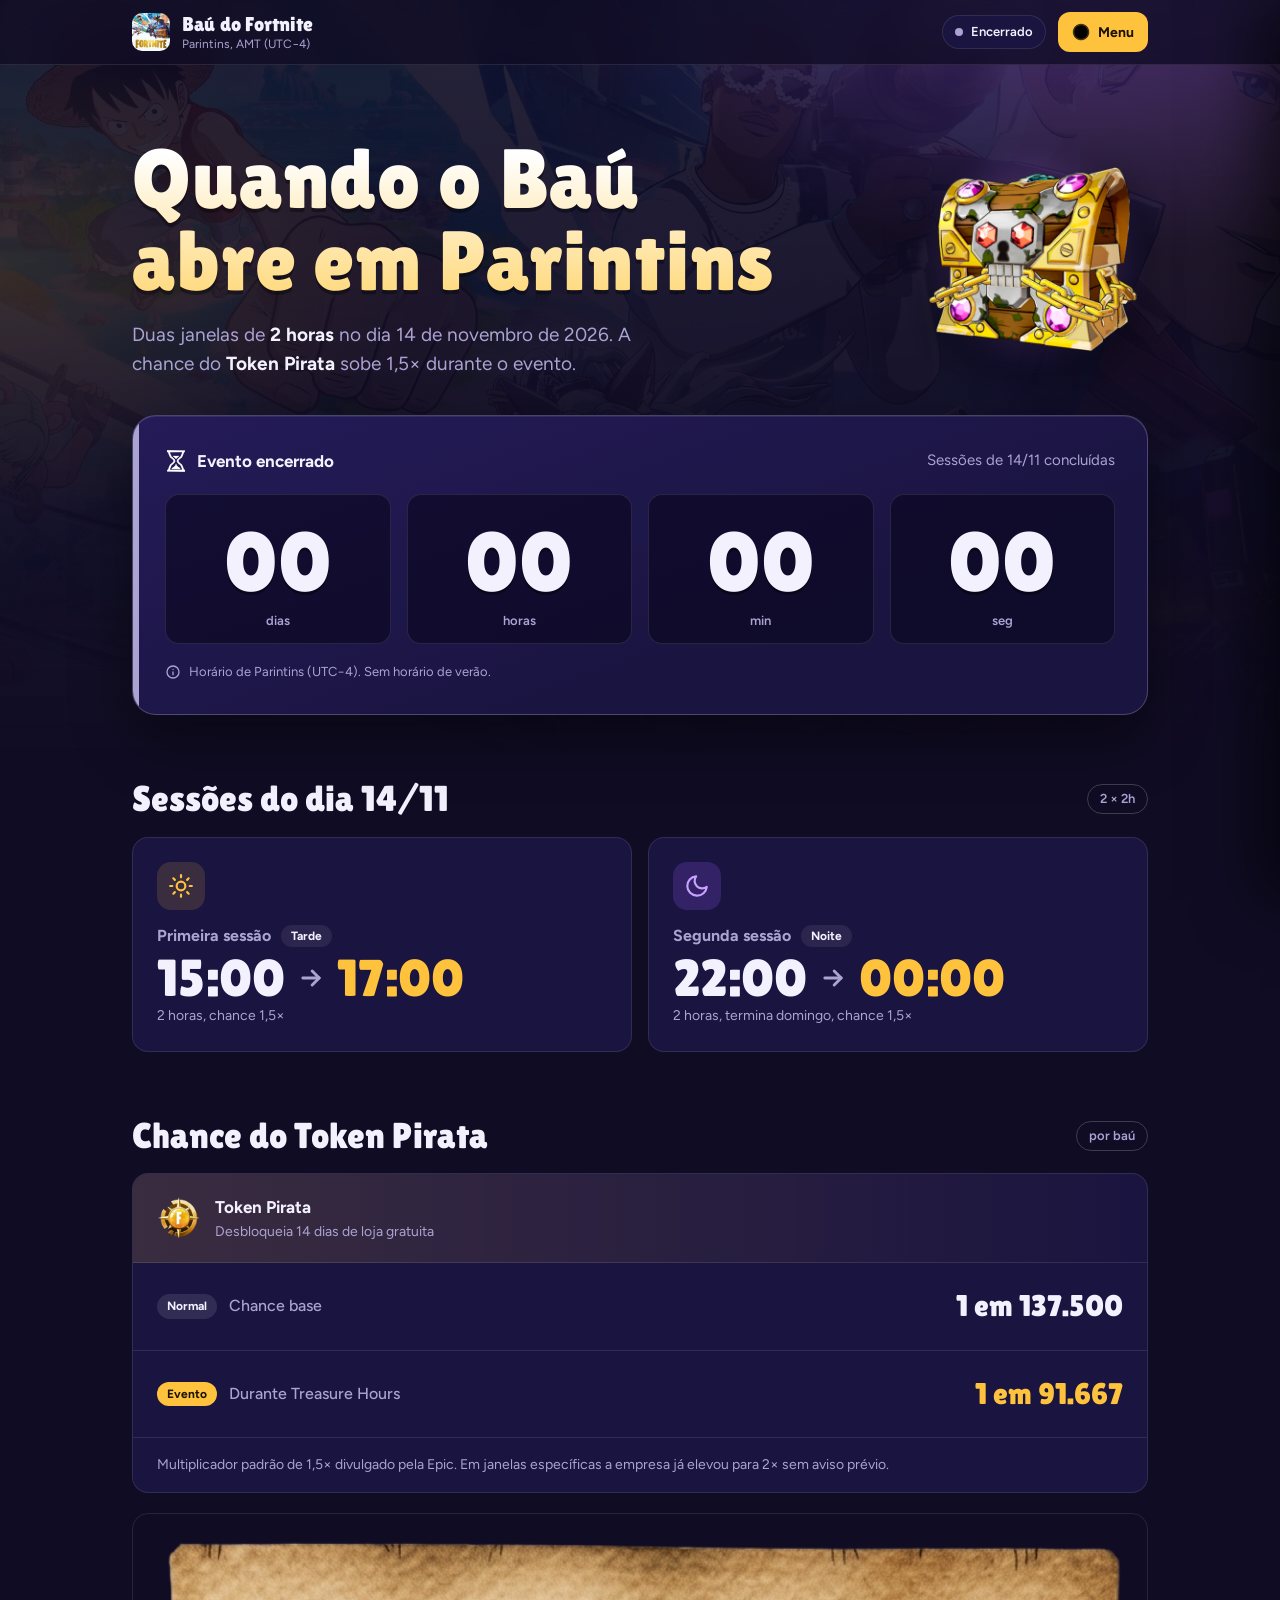
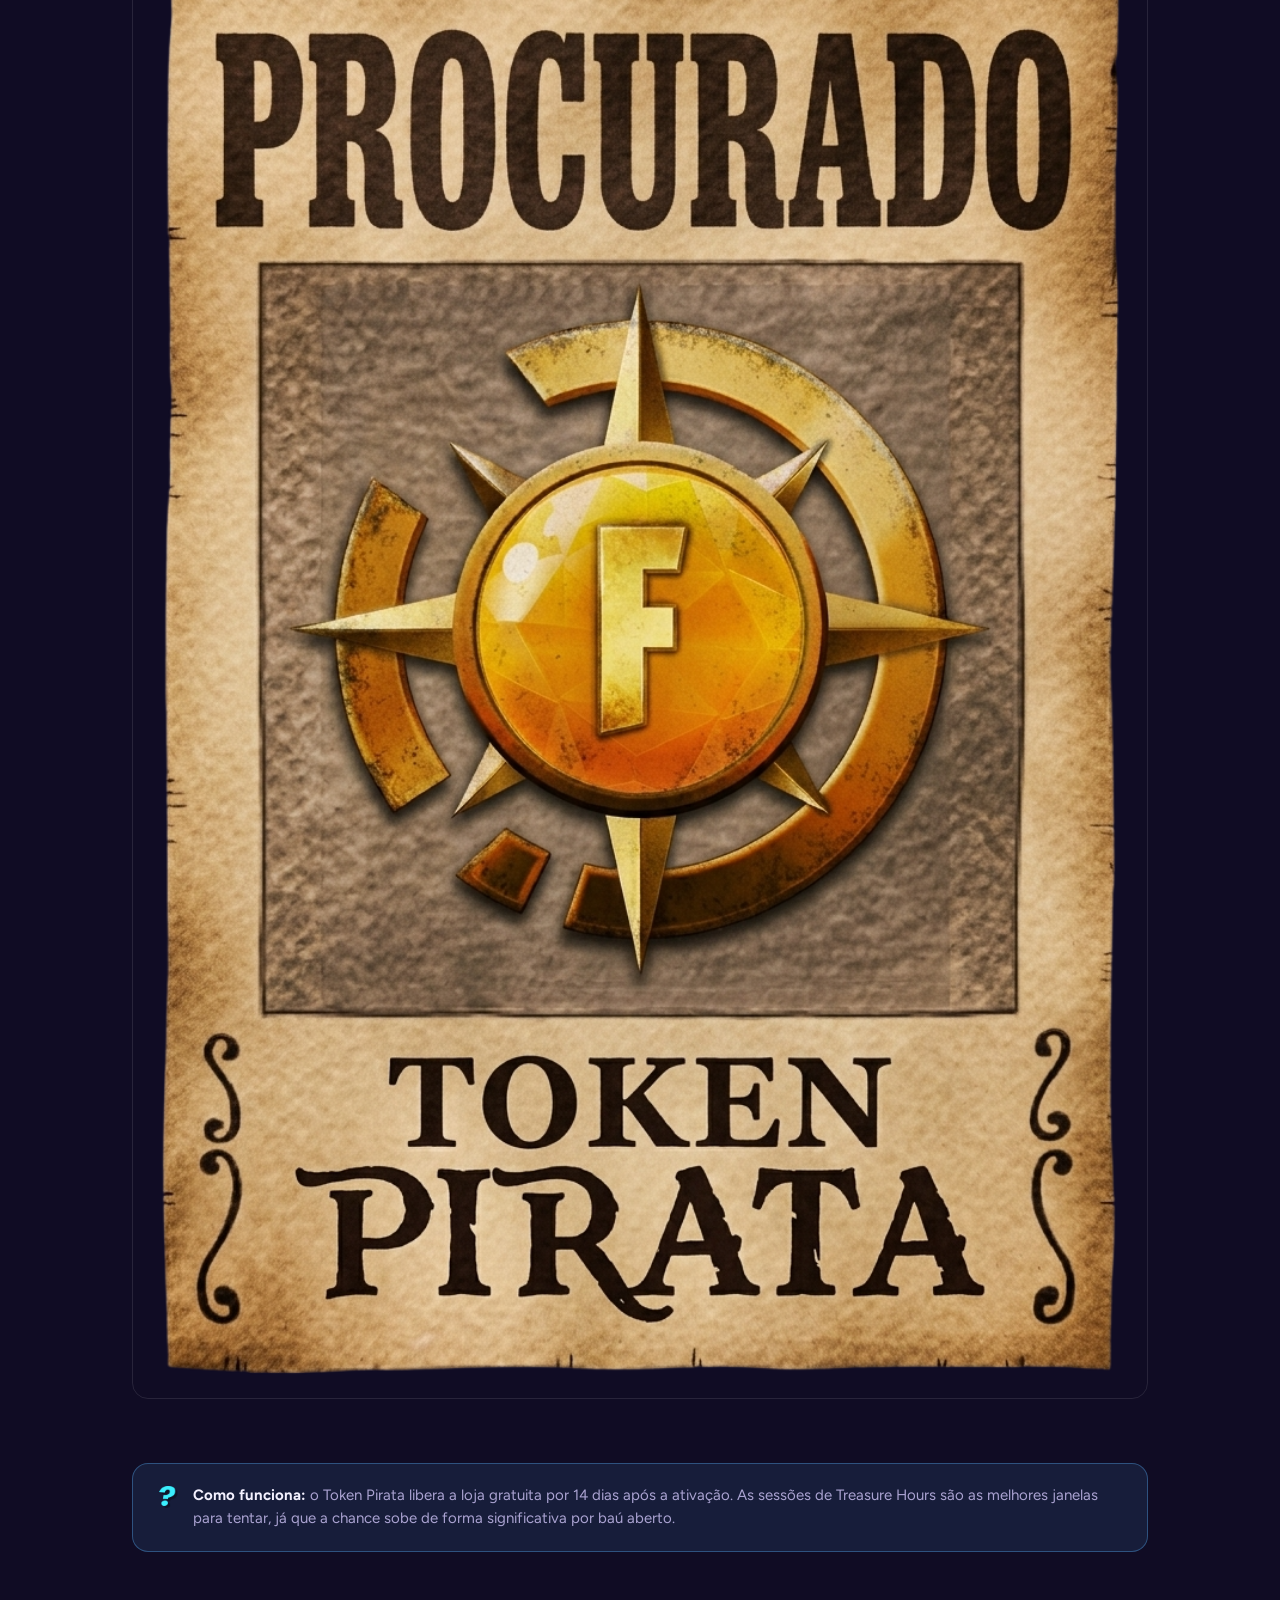
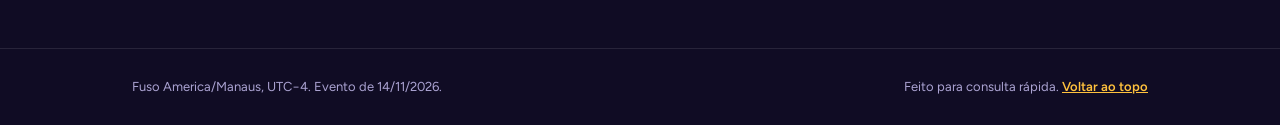
==== index.html @ 921da8bb "Subindo todos os arquivos do site" ====
<!DOCTYPE html>
<html lang="pt-BR">
<head>
<meta charset="UTF-8">
<meta name="viewport" content="width=device-width, initial-scale=1.0, viewport-fit=cover">
<title>Baú do Fortnite — Treasure Hours em Parintins</title>
<link rel="icon" type="image/x-icon" href="icone.ico">
<link rel="icon" type="image/png" href="icone.jpg">
<link rel="apple-touch-icon" href="icone.jpg">
<meta name="theme-color" content="#100C24">
<meta name="description" content="Horários do Baú do Fortnite (Treasure Hours) no fuso de Parintins, com contagem regressiva e chances do Token Pirata.">
<link rel="preconnect" href="https://fonts.googleapis.com">
<link rel="preconnect" href="https://fonts.gstatic.com" crossorigin>
<link href="https://fonts.googleapis.com/css2?family=Figtree:wght@400;500;600;700&family=Lilita+One&display=swap" rel="stylesheet">
<style>
* { margin: 0; padding: 0; box-sizing: border-box; }

:root {
    --bg: #100C24;
    --panel: #1A1440;
    --panel-2: #241B58;
    --line: rgba(255, 255, 255, 0.1);
    --line-strong: rgba(255, 255, 255, 0.2);
    --text: #F4F1FF;
    --muted: #ABA3D2;
    --gold: #FFC23D;
    --gold-deep: #E39A0B;
    --violet: #9B5CFF;
    --live: #3DDC97;
    --blue: #5BB5FF;
    --display: 'Lilita One', 'Figtree', system-ui, sans-serif;
    --body: 'Figtree', system-ui, -apple-system, 'Segoe UI', sans-serif;
    --r: 16px;
    --drawer-w: 360px;
}

html { scroll-behavior: smooth; scroll-padding-top: 80px; }
body {
    font-family: var(--body);
    font-size: 16px;
    line-height: 1.55;
    background: var(--bg);
    color: var(--text);
    min-height: 100dvh;
    -webkit-font-smoothing: antialiased;
    overflow-x: hidden;
}
body.drawer-open { overflow: hidden; }
img { max-width: 100%; }
:focus-visible { outline: 3px solid var(--gold); outline-offset: 2px; }

/* Icones PNG: os arquivos tem cores diferentes (brancos, pretos, azul).
   Tudo e normalizado para branco (brightness(0) deixa preto, invert deixa branco). */
.ic { filter: brightness(0) invert(1); display: block; flex-shrink: 0; }
.ic-dark { filter: brightness(0); }

/* Fundo */
.parallax-wrap { position: fixed; inset: 0; z-index: -3; overflow: hidden; pointer-events: none; }
.parallax-layer {
    position: absolute; top: -10%; left: 0; right: 0; height: 120%;
    background: url('background.jpg') center / cover no-repeat;
    opacity: 0.22; will-change: transform;
}
.parallax-layer.no-image { background: none; opacity: 1; }
.parallax-tint {
    position: fixed; inset: 0; z-index: -2; pointer-events: none;
    background:
        radial-gradient(900px 500px at 85% -5%, rgba(155, 92, 255, 0.35), transparent 60%),
        radial-gradient(700px 420px at 0% 30%, rgba(255, 194, 61, 0.12), transparent 60%),
        linear-gradient(180deg, rgba(16, 12, 36, 0.55), var(--bg) 85%);
}
@media (max-width: 768px) {
    .parallax-layer { transform: none !important; top: 0; height: 100%; opacity: 0.14; }
}

.container { width: 100%; max-width: 1080px; margin: 0 auto; padding: 0 clamp(16px, 4vw, 32px); }

/* Header */
.site-header {
    position: sticky; top: 0; z-index: 40;
    background: rgba(16, 12, 36, 0.78);
    backdrop-filter: blur(14px); -webkit-backdrop-filter: blur(14px);
    border-bottom: 1px solid var(--line);
    padding-top: env(safe-area-inset-top, 0px);
}
.header-inner { display: flex; align-items: center; gap: 12px; height: 64px; }
.header-logo { width: 38px; height: 38px; border-radius: 10px; object-fit: cover; flex-shrink: 0; }
.header-title { font-family: var(--display); font-size: 20px; line-height: 1.1; letter-spacing: 0.01em; }
.header-sub { font-size: 12px; color: var(--muted); line-height: 1.2; margin-top: 2px; }
.header-status {
    margin-left: auto; display: flex; align-items: center; gap: 8px;
    font-size: 13px; font-weight: 600; color: var(--text);
    padding: 6px 12px; border-radius: 999px;
    background: var(--panel); border: 1px solid var(--line);
    white-space: nowrap;
}
.status-dot { width: 8px; height: 8px; border-radius: 50%; background: var(--live); box-shadow: 0 0 0 0 rgba(61, 220, 151, 0.6); animation: pulse 1.8s infinite; }
.status-dot.waiting { background: var(--gold); box-shadow: none; animation: none; }
.status-dot.ended { background: var(--muted); box-shadow: none; animation: none; }
@keyframes pulse { 70% { box-shadow: 0 0 0 8px rgba(61, 220, 151, 0); } 100% { box-shadow: 0 0 0 0 rgba(61, 220, 151, 0); } }

.drawer-toggle {
    display: flex; align-items: center; gap: 8px;
    height: 40px; padding: 0 14px; border-radius: 12px;
    background: var(--gold); color: #1B1200; border: 0;
    font: 700 14px var(--body); cursor: pointer;
    transition: transform 0.15s ease, background 0.15s ease;
}
.drawer-toggle:hover { background: #FFD066; }
.drawer-toggle:active { transform: scale(0.96); }
.drawer-toggle img { filter: brightness(0); }

/* Hero */
.hero {
    display: grid; grid-template-columns: 1fr auto; align-items: center; gap: 24px;
    padding: clamp(32px, 7vw, 72px) 0 clamp(20px, 4vw, 36px);
}
.hero-title {
    font-family: var(--display); font-weight: 400;
    font-size: clamp(40px, 8vw, 84px); line-height: 0.98; letter-spacing: 0.01em;
    text-wrap: balance;
    background: linear-gradient(180deg, #FFFFFF 10%, #FFD878 100%);
    -webkit-background-clip: text; background-clip: text; color: transparent;
    filter: drop-shadow(0 4px 0 rgba(0, 0, 0, 0.35));
}
.hero-desc { margin-top: 18px; max-width: 46ch; font-size: clamp(16px, 2.2vw, 19px); color: var(--muted); }
.hero-desc strong { color: var(--text); font-weight: 700; }

.bau-trigger {
    position: relative; background: none; border: 0; cursor: pointer;
    width: clamp(120px, 24vw, 230px); aspect-ratio: 1;
    display: grid; place-items: center; border-radius: 50%;
    -webkit-tap-highlight-color: transparent;
}
.bau-trigger::before {
    content: ''; position: absolute; inset: 6%; border-radius: 50%; z-index: -1;
    background: radial-gradient(circle, rgba(255, 194, 61, 0.55), rgba(155, 92, 255, 0.25) 60%, transparent 72%);
    filter: blur(14px);
}
.hero-bau { width: 100%; height: 100%; object-fit: contain; filter: drop-shadow(0 14px 24px rgba(0, 0, 0, 0.5)); transition: transform 0.2s ease; }
.bau-trigger:hover .hero-bau { transform: scale(1.05) rotate(-2deg); }
.bau-trigger.shake { animation: shake 0.35s; }
@keyframes shake { 20% { transform: translateX(-6px) rotate(-4deg); } 50% { transform: translateX(6px) rotate(4deg); } 80% { transform: translateX(-3px); } }
.bau-click-badge {
    position: absolute; top: 4%; right: 4%; min-width: 30px; height: 30px; padding: 0 8px;
    display: grid; place-items: center; border-radius: 999px;
    background: var(--violet); color: #fff; font: 700 14px var(--body);
    opacity: 0; transform: scale(0.6); transition: 0.2s ease;
}
.bau-click-badge.visible { opacity: 1; transform: scale(1); }

/* Timer */
.timer {
    position: relative; border-radius: 24px; padding: clamp(20px, 4vw, 32px);
    background: linear-gradient(160deg, var(--panel-2), var(--panel) 70%);
    border: 1px solid var(--line-strong);
    box-shadow: 0 24px 60px rgba(0, 0, 0, 0.45), inset 0 1px 0 rgba(255, 255, 255, 0.08);
    overflow: hidden;
}
.timer::before {
    content: ''; position: absolute; left: 0; top: 0; bottom: 0; width: 6px; background: var(--gold);
}
.timer[data-state="live"]::before { background: var(--live); }
.timer[data-state="ended"]::before { background: var(--muted); }
.timer-header { display: flex; flex-wrap: wrap; justify-content: space-between; align-items: center; gap: 8px 16px; margin-bottom: 20px; }
.timer-label { display: flex; align-items: center; gap: 10px; font-size: 17px; font-weight: 700; }
.timer-target { color: var(--muted); font-size: 15px; }
.timer-target strong { color: var(--gold); font-weight: 700; }
.timer[data-state="live"] .timer-target strong { color: var(--live); }

.timer-grid { display: grid; grid-template-columns: repeat(4, 1fr); gap: clamp(8px, 2vw, 16px); }
.timer-cell {
    text-align: center; padding: clamp(14px, 3vw, 24px) 4px 12px;
    background: rgba(8, 5, 24, 0.55); border: 1px solid var(--line); border-radius: 14px;
}
.timer-value {
    font-family: var(--display); font-size: clamp(38px, 9vw, 84px); line-height: 1;
    font-variant-numeric: tabular-nums; color: var(--text);
    text-shadow: 0 3px 0 rgba(0, 0, 0, 0.4);
}
.timer[data-state="live"] .timer-value { color: var(--live); }
.timer-value.tick { animation: tick 0.3s ease; }
@keyframes tick { 0% { transform: translateY(-6px); opacity: 0.4; } 100% { transform: none; opacity: 1; } }
.timer-unit { margin-top: 8px; font-size: 13px; font-weight: 600; color: var(--muted); }
.timer-footnote { display: flex; align-items: center; gap: 8px; margin-top: 18px; font-size: 13px; color: var(--muted); }
.timer-footnote svg { width: 16px; height: 16px; flex-shrink: 0; fill: none; stroke: currentColor; stroke-width: 2; stroke-linecap: round; stroke-linejoin: round; }

/* Secoes */
.section { padding-top: clamp(36px, 6vw, 64px); }
.section-header { display: flex; align-items: center; gap: 12px; margin-bottom: 18px; }
.section-title { font-family: var(--display); font-weight: 400; font-size: clamp(26px, 4.5vw, 36px); line-height: 1.1; }
.section-meta { margin-left: auto; font-size: 13px; font-weight: 600; color: var(--muted); padding: 4px 12px; border: 1px solid var(--line-strong); border-radius: 999px; }

/* Sessoes */
.session-list { display: grid; grid-template-columns: repeat(2, 1fr); gap: 16px; }
.session {
    position: relative; display: flex; flex-direction: column; gap: 14px;
    padding: 24px; border-radius: var(--r);
    background: var(--panel); border: 1px solid var(--line);
    transition: border-color 0.2s ease, box-shadow 0.2s ease;
}
.session[data-active="true"] { border-color: var(--live); box-shadow: 0 0 0 1px var(--live), 0 0 36px rgba(61, 220, 151, 0.22); }
.session-icon-wrap { width: 48px; height: 48px; border-radius: 14px; display: grid; place-items: center; background: rgba(255, 194, 61, 0.14); color: var(--gold); }
.session:nth-child(2) .session-icon-wrap { background: rgba(155, 92, 255, 0.2); color: #C7A2FF; }
.session[data-active="true"] .session-icon-wrap { background: rgba(61, 220, 151, 0.16); color: var(--live); }
.session-icon-wrap svg { width: 26px; height: 26px; fill: none; stroke: currentColor; stroke-width: 2; stroke-linecap: round; stroke-linejoin: round; }
.session-name { display: flex; align-items: center; gap: 10px; font-weight: 700; font-size: 16px; color: var(--muted); }
.session-badge { font-size: 12px; font-weight: 700; padding: 2px 10px; border-radius: 999px; background: rgba(255, 255, 255, 0.08); color: var(--text); }
.session-time { display: flex; align-items: center; gap: 12px; font-family: var(--display); font-size: clamp(36px, 6vw, 52px); line-height: 1.05; margin-top: 2px; }
.session-time .sep svg { width: 28px; height: 28px; fill: none; stroke: var(--muted); stroke-width: 2.5; stroke-linecap: round; stroke-linejoin: round; display: block; }
.session-time .end { color: var(--gold); }
.session[data-active="true"] .session-time .end { color: var(--live); }
.session-note { font-size: 14px; color: var(--muted); }

/* Chances */
.chances { border-radius: var(--r); background: var(--panel); border: 1px solid var(--line); overflow: hidden; }
.token-preview { display: flex; align-items: center; gap: 14px; padding: 20px 24px; background: linear-gradient(90deg, rgba(255, 194, 61, 0.14), transparent); border-bottom: 1px solid var(--line); }
.token-preview img { width: 44px; height: 44px; object-fit: contain; }
.token-preview-text { display: flex; flex-direction: column; font-size: 14px; color: var(--muted); }
.token-preview-text strong { font-size: 17px; color: var(--text); }
.chances-row { display: flex; align-items: center; justify-content: space-between; gap: 16px; padding: 20px 24px; border-bottom: 1px solid var(--line); }
.chances-label { display: flex; align-items: center; gap: 12px; color: var(--muted); font-weight: 500; }
.chances-badge { font-size: 12px; font-weight: 700; padding: 3px 10px; border-radius: 999px; background: rgba(255, 255, 255, 0.1); color: var(--text); }
.chances-badge.event { background: var(--gold); color: #1B1200; }
.chances-value { font-family: var(--display); font-size: clamp(22px, 4vw, 30px); white-space: nowrap; }
.chances-value.highlight { color: var(--gold); }
.chances-note { padding: 16px 24px; font-size: 14px; color: var(--muted); }
.figure { margin-top: 20px; }
.figure.hidden { display: none; }
.figure img { display: block; width: 100%; border-radius: var(--r); border: 1px solid var(--line); }

.info { display: flex; gap: 14px; padding: 20px 24px; border-radius: var(--r); background: rgba(91, 181, 255, 0.1); border: 1px solid rgba(91, 181, 255, 0.35); font-size: 15px; color: var(--muted); }
.info img { width: 22px; height: 22px; margin-top: 2px; flex-shrink: 0; }
.info strong { color: var(--text); }

/* Rodape */
.site-footer { margin-top: clamp(48px, 8vw, 96px); border-top: 1px solid var(--line); padding: 28px 0 calc(28px + env(safe-area-inset-bottom, 0px)); font-size: 13px; color: var(--muted); }
.footer-inner { display: flex; flex-wrap: wrap; justify-content: space-between; gap: 8px 24px; }
.site-footer a { color: var(--gold); font-weight: 600; }

/* Gaveta */
.drawer-overlay { position: fixed; inset: 0; z-index: 50; background: rgba(5, 3, 15, 0.65); backdrop-filter: blur(3px); opacity: 0; transition: opacity 0.25s ease; }
.drawer-overlay.open { opacity: 1; }
.drawer-overlay[hidden] { display: none; }
.drawer {
    position: fixed; top: 0; right: 0; bottom: 0; z-index: 60;
    width: min(var(--drawer-w), 92vw);
    background: var(--panel); border-left: 1px solid var(--line-strong);
    box-shadow: -20px 0 60px rgba(0, 0, 0, 0.6);
    transform: translateX(100%); transition: transform 0.28s cubic-bezier(0.2, 0.8, 0.2, 1);
    display: flex; flex-direction: column;
    padding-top: env(safe-area-inset-top, 0px); padding-bottom: env(safe-area-inset-bottom, 0px);
}
.drawer.open { transform: none; }
.drawer-header { display: flex; align-items: center; gap: 12px; padding: 18px 20px; border-bottom: 1px solid var(--line); }
.drawer-title { font-family: var(--display); font-size: 22px; }
.drawer-close { margin-left: auto; width: 40px; height: 40px; border-radius: 12px; border: 1px solid var(--line-strong); background: transparent; color: var(--text); font-size: 24px; line-height: 1; cursor: pointer; }
.drawer-close:hover { background: rgba(255, 255, 255, 0.08); }
.drawer-body { flex: 1; overflow-y: auto; padding: 20px; }
.drawer-section-title { font-size: 13px; font-weight: 700; color: var(--muted); margin: 8px 4px 12px; }
.drawer-section-title:not(:first-child) { margin-top: 28px; }
.drawer-card { border-radius: 14px; border: 1px solid var(--line); background: rgba(8, 5, 24, 0.5); overflow: hidden; margin-bottom: 14px; }
.drawer-card-header { display: flex; align-items: center; gap: 8px; padding: 12px 14px; font-weight: 700; font-size: 14px; }
.drawer-map { display: block; width: 100%; }
.drawer-links { display: flex; flex-direction: column; gap: 8px; }
.drawer-link {
    display: flex; align-items: center; gap: 14px; width: 100%; text-align: left;
    padding: 12px 14px; border-radius: 14px; border: 1px solid var(--line);
    background: rgba(255, 255, 255, 0.03); color: var(--text); text-decoration: none;
    font: 600 15px var(--body); cursor: pointer;
    transition: background 0.15s ease, border-color 0.15s ease;
}
.drawer-link:hover { background: rgba(255, 255, 255, 0.08); border-color: var(--line-strong); }
.drawer-icon-box { width: 38px; height: 38px; border-radius: 11px; display: grid; place-items: center; background: var(--panel-2); flex-shrink: 0; transition: background 0.15s ease; }
.drawer-icon-box .ic { width: 18px; height: 18px; }
.drawer-link-text { flex: 1; }
.drawer-link-meta { font-size: 12px; font-weight: 600; color: var(--muted); }
.drawer-link[aria-pressed="true"] { border-color: var(--gold); }
.drawer-link[aria-pressed="true"] .drawer-icon-box { background: var(--gold); }
.drawer-link[aria-pressed="true"] .ic, .drawer-link.done .ic { filter: brightness(0); }
.drawer-link[aria-pressed="true"] .drawer-link-meta { color: var(--gold); }
.drawer-link.done .drawer-icon-box { background: var(--live); }

.drawer-toast {
    position: fixed; left: 50%; bottom: calc(24px + env(safe-area-inset-bottom, 0px)); z-index: 90;
    transform: translate(-50%, 20px); opacity: 0; pointer-events: none;
    background: var(--gold); color: #1B1200; font-weight: 700; font-size: 14px;
    padding: 12px 20px; border-radius: 999px; box-shadow: 0 10px 30px rgba(0, 0, 0, 0.5);
    transition: 0.25s ease; max-width: 90vw; text-align: center;
}
.drawer-toast.show { opacity: 1; transform: translate(-50%, 0); }

/* Lightbox e modal */
.lightbox, .bau-modal { position: fixed; inset: 0; z-index: 100; display: none; align-items: center; justify-content: center; padding: 20px; background: rgba(5, 3, 15, 0.88); }
.lightbox.open, .bau-modal.open { display: flex; }
.lightbox img { max-width: 100%; max-height: 90dvh; border-radius: 12px; }
.lightbox-close { position: absolute; top: calc(16px + env(safe-area-inset-top, 0px)); right: 16px; width: 44px; height: 44px; border-radius: 50%; border: 0; background: var(--gold); color: #1B1200; font-size: 26px; cursor: pointer; }
.bau-modal-content { width: min(420px, 100%); border-radius: 24px; overflow: hidden; background: var(--panel-2); border: 1px solid var(--line-strong); box-shadow: 0 30px 80px rgba(0, 0, 0, 0.6); }
.bau-modal-image { display: block; width: 100%; max-height: 260px; object-fit: cover; }
.bau-modal-body { padding: 24px; }
.bau-modal-title { font-family: var(--display); font-size: 28px; line-height: 1.1; }
.bau-modal-text { margin-top: 10px; color: var(--muted); }
.bau-modal-btn { margin-top: 20px; width: 100%; height: 48px; border: 0; border-radius: 14px; background: var(--gold); color: #1B1200; font: 700 16px var(--body); cursor: pointer; }
.bau-modal-btn:hover { background: #FFD066; }

@media (max-width: 640px) {
    .header-sub { display: none; }
    .hero { grid-template-columns: 1fr; }
    .bau-trigger { order: -1; width: 120px; }
    .session-list { grid-template-columns: 1fr; }
    .chances-row { flex-direction: column; align-items: flex-start; gap: 8px; }
    .drawer-toggle-label { display: none; }
    .drawer-toggle { padding: 0 12px; }
}
@media (prefers-reduced-motion: reduce) {
    html { scroll-behavior: auto; }
    *, *::before, *::after { animation-duration: 0.01ms !important; animation-iteration-count: 1 !important; transition-duration: 0.01ms !important; }
    .parallax-layer { transform: none !important; }
}
</style>
</head>
<body id="top">

<div class="parallax-wrap" aria-hidden="true"><div class="parallax-layer" id="parallaxLayer"></div></div>
<div class="parallax-tint" aria-hidden="true"></div>

<header class="site-header">
    <div class="container">
        <div class="header-inner">
            <img src="icone.jpg" alt="" class="header-logo" width="38" height="38" onerror="this.style.display='none'">
            <div>
                <div class="header-title">Baú do Fortnite</div>
                <div class="header-sub">Parintins, AMT (UTC−4)</div>
            </div>
            <div class="header-status">
                <span class="status-dot waiting" id="headerDot"></span>
                <span id="headerStatus">Aguardando</span>
            </div>
            <button class="drawer-toggle" id="drawerToggle" type="button" aria-label="Abrir menu lateral" aria-expanded="false" aria-controls="drawer">
                <img src="barra_lateral.png" alt="" width="18" height="18" onerror="this.style.display='none'">
                <span class="drawer-toggle-label">Menu</span>
            </button>
        </div>
    </div>
</header>

<main class="site-main">
    <div class="container">

        <section class="hero">
            <div class="hero-content">
                <h1 class="hero-title">Quando o Baú abre em Parintins</h1>
                <p class="hero-desc">
                    Duas janelas de <strong>2 horas</strong> no dia 14 de novembro de 2026.
                    A chance do <strong>Token Pirata</strong> sobe 1,5× durante o evento.
                </p>
            </div>
            <button class="bau-trigger" id="bauTrigger" type="button" aria-label="Abrir baú surpresa">
                <img src="bau_1.png" alt="" class="hero-bau" width="230" height="230" onerror="this.parentElement.style.display='none'">
                <span class="bau-click-badge" id="bauClickBadge">0</span>
            </button>
        </section>

        <section class="timer-section" aria-label="Contagem regressiva">
            <div class="timer" id="timer" data-state="waiting">
                <div class="timer-header">
                    <div class="timer-label">
                        <img class="ic" src="temporizador.png" alt="" width="22" height="22" onerror="this.style.display='none'">
                        <span id="timerLabel">Próxima sessão em</span>
                    </div>
                    <div class="timer-target" id="timerTarget">14/11 às <strong>15:00</strong></div>
                </div>
                <div class="timer-grid" role="timer" aria-live="off">
                    <div class="timer-cell"><div class="timer-value" id="tmDays">00</div><div class="timer-unit">dias</div></div>
                    <div class="timer-cell"><div class="timer-value" id="tmHours">00</div><div class="timer-unit">horas</div></div>
                    <div class="timer-cell"><div class="timer-value" id="tmMinutes">00</div><div class="timer-unit">min</div></div>
                    <div class="timer-cell"><div class="timer-value" id="tmSeconds">00</div><div class="timer-unit">seg</div></div>
                </div>
                <div class="timer-footnote">
                    <svg viewBox="0 0 24 24" aria-hidden="true"><circle cx="12" cy="12" r="9"/><path d="M12 16v-4"/><path d="M12 8h.01"/></svg>
                    <span>Horário de Parintins (UTC−4). Sem horário de verão.</span>
                </div>
            </div>
        </section>

        <section class="section" aria-labelledby="sessions-title">
            <div class="section-header">
                <h2 class="section-title" id="sessions-title">Sessões do dia 14/11</h2>
                <span class="section-meta">2 × 2h</span>
            </div>
            <div class="session-list">
                <div class="session" id="session1" data-active="false">
                    <div class="session-icon-wrap">
                        <svg viewBox="0 0 24 24" aria-hidden="true"><circle cx="12" cy="12" r="4"/><path d="M12 2v2"/><path d="M12 20v2"/><path d="M4.93 4.93l1.41 1.41"/><path d="M17.66 17.66l1.41 1.41"/><path d="M2 12h2"/><path d="M20 12h2"/><path d="M4.93 19.07l1.41-1.41"/><path d="M17.66 6.34l1.41-1.41"/></svg>
                    </div>
                    <div class="session-content">
                        <div class="session-name">Primeira sessão <span class="session-badge">Tarde</span></div>
                        <div class="session-time">15:00 <span class="sep"><svg viewBox="0 0 24 24" aria-hidden="true"><path d="M5 12h14"/><path d="M13 6l6 6-6 6"/></svg></span> <span class="end">17:00</span></div>
                        <div class="session-note">2 horas, chance 1,5×</div>
                    </div>
                </div>
                <div class="session" id="session2" data-active="false">
                    <div class="session-icon-wrap">
                        <svg viewBox="0 0 24 24" aria-hidden="true"><path d="M21 12.8A9 9 0 1 1 11.2 3a7 7 0 0 0 9.8 9.8Z"/></svg>
                    </div>
                    <div class="session-content">
                        <div class="session-name">Segunda sessão <span class="session-badge">Noite</span></div>
                        <div class="session-time">22:00 <span class="sep"><svg viewBox="0 0 24 24" aria-hidden="true"><path d="M5 12h14"/><path d="M13 6l6 6-6 6"/></svg></span> <span class="end">00:00</span></div>
                        <div class="session-note">2 horas, termina domingo, chance 1,5×</div>
                    </div>
                </div>
            </div>
        </section>

        <section class="section" aria-labelledby="chances-title">
            <div class="section-header">
                <h2 class="section-title" id="chances-title">Chance do Token Pirata</h2>
                <span class="section-meta">por baú</span>
            </div>
            <div class="chances">
                <div class="token-preview" id="tokenPreview">
                    <img src="token.png" alt="" width="44" height="44" onerror="this.parentElement.style.display='none'">
                    <div class="token-preview-text">
                        <strong>Token Pirata</strong>
                        <span>Desbloqueia 14 dias de loja gratuita</span>
                    </div>
                </div>
                <div class="chances-row">
                    <div class="chances-label"><span class="chances-badge">Normal</span> Chance base</div>
                    <div class="chances-value">1 em 137.500</div>
                </div>
                <div class="chances-row">
                    <div class="chances-label"><span class="chances-badge event">Evento</span> Durante Treasure Hours</div>
                    <div class="chances-value highlight">1 em 91.667</div>
                </div>
                <div class="chances-note">
                    Multiplicador padrão de 1,5× divulgado pela Epic. Em janelas específicas a empresa já elevou para 2× sem aviso prévio.
                </div>
            </div>
            <figure class="figure hidden" id="figureCartas">
                <img src="cartas_token_procurado.png" alt="Cartaz de procurado do Token Pirata" loading="lazy" data-zoomable onerror="this.parentElement.style.display='none'">
            </figure>
        </section>

        <section class="section">
            <div class="info">
                <img src="interrogação.png" alt="" width="22" height="22" onerror="this.style.display='none'">
                <div><strong>Como funciona:</strong> o Token Pirata libera a loja gratuita por 14 dias após a ativação. As sessões de Treasure Hours são as melhores janelas para tentar, já que a chance sobe de forma significativa por baú aberto.</div>
            </div>
        </section>

    </div>
</main>

<div class="drawer-overlay" id="drawerOverlay" hidden></div>

<aside class="drawer" id="drawer" role="dialog" aria-modal="true" aria-labelledby="drawerTitle" aria-hidden="true">
    <div class="drawer-header">
        <img class="ic" src="barra_lateral.png" alt="" width="20" height="20" onerror="this.style.display='none'">
        <span class="drawer-title" id="drawerTitle">Menu do baú</span>
        <button class="drawer-close" id="drawerClose" type="button" aria-label="Fechar menu">&times;</button>
    </div>
    <div class="drawer-body">
        <div class="drawer-section-title">Ferramentas</div>

        <div class="drawer-card">
            <div class="drawer-card-header">Mapa da temporada</div>
            <img src="mapa_temporada.png" alt="Mapa da temporada atual do Fortnite" class="drawer-map" data-zoomable onerror="this.parentElement.style.display='none'">
        </div>

        <div class="drawer-links">
            <a href="#sessions-title" class="drawer-link" data-drawer-link>
                <span class="drawer-icon-box"><img class="ic" src="calendario.png" alt="" width="18" height="18" onerror="this.style.display='none'"></span>
                <span class="drawer-link-text">Sessões do dia</span>
                <span class="drawer-link-meta">2 janelas</span>
            </a>
            <a href="#chances-title" class="drawer-link" data-drawer-link>
                <span class="drawer-icon-box"><img class="ic" src="checklist.png" alt="" width="18" height="18" onerror="this.style.display='none'"></span>
                <span class="drawer-link-text">Chances do Token</span>
                <span class="drawer-link-meta">1,5×</span>
            </a>
        </div>

        <div class="drawer-section-title">Funcionalidades</div>

        <div class="drawer-links">
            <button class="drawer-link drawer-action" id="notifBtn" type="button" aria-pressed="false">
                <span class="drawer-icon-box"><img class="ic" src="notificação.png" alt="" width="18" height="18" onerror="this.style.display='none'"></span>
                <span class="drawer-link-text">Ativar notificações</span>
                <span class="drawer-link-meta" id="notifStatus">desligado</span>
            </button>
            <button class="drawer-link drawer-action" id="squadBtn" type="button">
                <span class="drawer-icon-box"><img class="ic" src="squad.png" alt="" width="18" height="18" onerror="this.style.display='none'"></span>
                <span class="drawer-link-text">Convidar squad</span>
                <span class="drawer-link-meta">compartilhar</span>
            </button>
            <button class="drawer-link drawer-action" id="likeBtn" type="button" aria-pressed="false">
                <span class="drawer-icon-box"><img class="ic" src="like.png" alt="" width="18" height="18" onerror="this.style.display='none'"></span>
                <span class="drawer-link-text">Curtir a página</span>
                <span class="drawer-link-meta" id="likeCount">0</span>
            </button>
            <button class="drawer-link drawer-action" id="playBtn" type="button">
                <span class="drawer-icon-box"><img class="ic" src="jogar.png" alt="" width="18" height="18" onerror="this.style.display='none'"></span>
                <span class="drawer-link-text">Abrir Fortnite</span>
                <span class="drawer-link-meta">jogar agora</span>
            </button>
            <button class="drawer-link drawer-action" id="helpBtn" type="button">
                <span class="drawer-icon-box"><img class="ic" src="interrogação.png" alt="" width="18" height="18" onerror="this.style.display='none'"></span>
                <span class="drawer-link-text">Como funciona</span>
                <span class="drawer-link-meta">ajuda</span>
            </button>
            <button class="drawer-link drawer-action" id="checkinBtn" type="button" aria-pressed="false">
                <span class="drawer-icon-box"><img class="ic" src="temporizador.png" alt="" width="18" height="18" onerror="this.style.display='none'"></span>
                <span class="drawer-link-text">Marcar presença</span>
                <span class="drawer-link-meta">check-in</span>
            </button>
        </div>
    </div>
</aside>

<div class="drawer-toast" id="drawerToast" role="status" aria-live="polite"></div>

<footer class="site-footer">
    <div class="container">
        <div class="footer-inner">
            <span>Fuso America/Manaus, UTC−4. Evento de 14/11/2026.</span>
            <span>Feito para consulta rápida. <a href="#top">Voltar ao topo</a></span>
        </div>
    </div>
</footer>

<div class="lightbox" id="lightbox" role="dialog" aria-label="Imagem ampliada" aria-hidden="true">
    <button class="lightbox-close" id="lightboxClose" aria-label="Fechar">&times;</button>
    <img src="" alt="" id="lightboxImg">
</div>

<div class="bau-modal" id="bauModal" role="dialog" aria-modal="true" aria-labelledby="bauModalTitle" aria-hidden="true">
    <div class="bau-modal-content">
        <img src="voce_nao_encontrou_nada.png" alt="" class="bau-modal-image" id="bauModalImage" onerror="this.style.display='none'">
        <div class="bau-modal-body">
            <div class="bau-modal-title" id="bauModalTitle">Você não encontrou nada ainda</div>
            <p class="bau-modal-text">O baú estava vazio. Tente nas próximas sessões, a chance do Token Pirata sobe 1,5× durante o evento.</p>
            <button class="bau-modal-btn" id="bauModalClose" type="button">Fechar</button>
        </div>
    </div>
</div>

<script>
(function () {
    'use strict';

    // PARALLAX
    (function initParallax() {
        var layer = document.getElementById('parallaxLayer');
        if (!layer) return;
        var img = new Image();
        img.onerror = function () { layer.classList.add('no-image'); };
        img.src = 'background.jpg';
        var prefersReduced = window.matchMedia('(prefers-reduced-motion: reduce)').matches;
        var isMobile = window.matchMedia('(max-width: 768px)').matches;
        if (prefersReduced || isMobile) return;
        var ticking = false;
        function update() {
            var y = window.scrollY || window.pageYOffset;
            var offset = Math.min(y * 0.15, window.innerHeight * 0.5);
            layer.style.transform = 'translate3d(0, ' + (-offset) + 'px, 0)';
            ticking = false;
        }
        window.addEventListener('scroll', function () {
            if (!ticking) { window.requestAnimationFrame(update); ticking = true; }
        }, { passive: true });
        update();
    })();

    // IMAGENS OPCIONAIS
    var probe = new Image();
    probe.onload = function () {
        var f = document.getElementById('figureCartas');
        if (f) f.classList.remove('hidden');
    };
    probe.src = 'cartas_token_procurado.png';

    // GAVETA
    var drawer = document.getElementById('drawer');
    var drawerOverlay = document.getElementById('drawerOverlay');
    var drawerToggle = document.getElementById('drawerToggle');
    var drawerClose = document.getElementById('drawerClose');
    var drawerToast = document.getElementById('drawerToast');
    var toastTimer = null;
    var lastFocused = null;

    function showToast(msg) {
        if (!drawerToast) return;
        drawerToast.textContent = msg;
        drawerToast.classList.add('show');
        if (toastTimer) clearTimeout(toastTimer);
        toastTimer = setTimeout(function () { drawerToast.classList.remove('show'); }, 2200);
    }

    function openDrawer() {
        lastFocused = document.activeElement;
        drawerOverlay.hidden = false;
        void drawerOverlay.offsetWidth;
        drawer.classList.add('open');
        drawerOverlay.classList.add('open');
        drawer.setAttribute('aria-hidden', 'false');
        drawerToggle.setAttribute('aria-expanded', 'true');
        document.body.classList.add('drawer-open');
        setTimeout(function () { drawerClose.focus(); }, 50);
    }

    function closeDrawer() {
        drawer.classList.remove('open');
        drawerOverlay.classList.remove('open');
        drawer.setAttribute('aria-hidden', 'true');
        drawerToggle.setAttribute('aria-expanded', 'false');
        document.body.classList.remove('drawer-open');
        setTimeout(function () {
            if (!drawer.classList.contains('open')) drawerOverlay.hidden = true;
        }, 260);
        if (lastFocused && typeof lastFocused.focus === 'function') lastFocused.focus();
    }

    drawerToggle.addEventListener('click', function () {
        if (drawer.classList.contains('open')) closeDrawer(); else openDrawer();
    });
    drawerClose.addEventListener('click', closeDrawer);
    drawerOverlay.addEventListener('click', closeDrawer);
    document.addEventListener('keydown', function (e) {
        if (e.key === 'Escape' && drawer.classList.contains('open')) closeDrawer();
    });
    document.querySelectorAll('[data-drawer-link]').forEach(function (link) {
        link.addEventListener('click', closeDrawer);
    });

    // ACOES DA GAVETA
    var notifBtn = document.getElementById('notifBtn');
    var notifStatus = document.getElementById('notifStatus');
    notifBtn.addEventListener('click', function () {
        if (!('Notification' in window)) { showToast('Seu navegador não suporta notificações.'); return; }
        if (Notification.permission === 'granted') {
            var enabled = notifBtn.getAttribute('aria-pressed') !== 'true';
            notifBtn.setAttribute('aria-pressed', enabled ? 'true' : 'false');
            notifStatus.textContent = enabled ? 'ligado' : 'desligado';
            showToast(enabled ? 'Notificações ativadas.' : 'Notificações desativadas.');
            return;
        }
        Notification.requestPermission().then(function (perm) {
            if (perm === 'granted') {
                notifBtn.setAttribute('aria-pressed', 'true');
                notifStatus.textContent = 'ligado';
                showToast('Notificações ativadas.');
            } else {
                showToast('Permissão negada.');
            }
        });
    });

    document.getElementById('squadBtn').addEventListener('click', function () {
        var url = window.location.href;
        var text = 'Treasure Hours do Baú do Fortnite em Parintins. Confere os horários: ' + url;
        if (navigator.share) {
            navigator.share({ title: 'Baú do Fortnite', text: text, url: url }).catch(function () {});
        } else if (navigator.clipboard && navigator.clipboard.writeText) {
            navigator.clipboard.writeText(text).then(function () {
                showToast('Link copiado para convidar o squad.');
            }).catch(function () { showToast('Não foi possível copiar o link.'); });
        } else {
            showToast(url);
        }
    });

    var likeBtn = document.getElementById('likeBtn');
    var likeCountEl = document.getElementById('likeCount');
    var STORAGE_LIKE = 'bau_fortnite_liked';
    try {
        if (localStorage.getItem(STORAGE_LIKE) === '1') {
            likeBtn.setAttribute('aria-pressed', 'true');
            likeCountEl.textContent = '1';
        }
    } catch (e) {}
    likeBtn.addEventListener('click', function () {
        var liked = likeBtn.getAttribute('aria-pressed') !== 'true';
        likeBtn.setAttribute('aria-pressed', liked ? 'true' : 'false');
        likeCountEl.textContent = liked ? '1' : '0';
        try { localStorage.setItem(STORAGE_LIKE, liked ? '1' : '0'); } catch (e) {}
        showToast(liked ? 'Valeu pela curtida.' : 'Curtida removida.');
    });

    document.getElementById('playBtn').addEventListener('click', function () {
        showToast('Abrindo o Fortnite...');
        setTimeout(function () { window.open('https://www.fortnite.com/', '_blank', 'noopener'); }, 400);
    });

    document.getElementById('helpBtn').addEventListener('click', function () {
        closeDrawer();
        var chances = document.getElementById('chances-title');
        if (chances) chances.scrollIntoView({ behavior: 'smooth', block: 'start' });
        showToast('Veja a seção Chance do Token Pirata.');
    });

    var checkinBtn = document.getElementById('checkinBtn');
    var STORAGE_CHECKIN = 'bau_fortnite_checkin';
    try {
        if (localStorage.getItem(STORAGE_CHECKIN) === '1') {
            checkinBtn.setAttribute('aria-pressed', 'true');
            checkinBtn.classList.add('done');
        }
    } catch (e) {}
    checkinBtn.addEventListener('click', function () {
        var done = checkinBtn.getAttribute('aria-pressed') !== 'true';
        checkinBtn.setAttribute('aria-pressed', done ? 'true' : 'false');
        checkinBtn.classList.toggle('done', done);
        try { localStorage.setItem(STORAGE_CHECKIN, done ? '1' : '0'); } catch (e) {}
        showToast(done ? 'Presença marcada.' : 'Check-in desfeito.');
    });

    // LIGHTBOX
    var lightbox = document.getElementById('lightbox');
    var lightboxImg = document.getElementById('lightboxImg');
    function openLightbox(src, alt) {
        lightboxImg.src = src;
        lightboxImg.alt = alt || '';
        lightbox.classList.add('open');
        lightbox.setAttribute('aria-hidden', 'false');
        document.body.style.overflow = 'hidden';
    }
    function closeLightbox() {
        lightbox.classList.remove('open');
        lightbox.setAttribute('aria-hidden', 'true');
        document.body.style.overflow = '';
    }
    document.querySelectorAll('[data-zoomable]').forEach(function (el) {
        el.addEventListener('click', function () { openLightbox(el.src, el.alt); });
        el.style.cursor = 'zoom-in';
    });
    document.getElementById('lightboxClose').addEventListener('click', closeLightbox);
    lightbox.addEventListener('click', function (e) { if (e.target === lightbox) closeLightbox(); });
    document.addEventListener('keydown', function (e) {
        if (e.key === 'Escape' && lightbox.classList.contains('open')) closeLightbox();
    });

    // BAU (EASTER EGG)
    var bauTrigger = document.getElementById('bauTrigger');
    var bauClickBadge = document.getElementById('bauClickBadge');
    var bauModal = document.getElementById('bauModal');
    var bauModalClose = document.getElementById('bauModalClose');
    var clickCount = 0;
    var REQUIRED_CLICKS = 5;
    var resetTimer = null;

    function resetBadge() {
        clickCount = 0;
        bauClickBadge.classList.remove('visible');
        bauClickBadge.textContent = '0';
    }
    function openBauModal() {
        bauModal.classList.add('open');
        bauModal.setAttribute('aria-hidden', 'false');
        document.body.style.overflow = 'hidden';
        bauModalClose.focus();
    }
    function closeBauModal() {
        bauModal.classList.remove('open');
        bauModal.setAttribute('aria-hidden', 'true');
        document.body.style.overflow = '';
        resetBadge();
        if (resetTimer) clearTimeout(resetTimer);
    }
    bauTrigger.addEventListener('click', function () {
        clickCount++;
        bauClickBadge.textContent = clickCount;
        bauClickBadge.classList.add('visible');
        bauTrigger.classList.remove('shake');
        void bauTrigger.offsetWidth;
        bauTrigger.classList.add('shake');
        if (navigator.vibrate) navigator.vibrate(30);
        if (resetTimer) clearTimeout(resetTimer);
        resetTimer = setTimeout(resetBadge, 2000);
        if (clickCount >= REQUIRED_CLICKS) openBauModal();
    });
    bauModalClose.addEventListener('click', closeBauModal);
    bauModal.addEventListener('click', function (e) { if (e.target === bauModal) closeBauModal(); });
    document.addEventListener('keydown', function (e) {
        if (e.key === 'Escape' && bauModal.classList.contains('open')) closeBauModal();
    });

    // TIMER
    var sessoes = [
        { id: 'session1', inicio: new Date(2026, 10, 14, 15, 0, 0), fim: new Date(2026, 10, 14, 17, 0, 0), rotuloInicio: '15:00', rotuloFim: '17:00' },
        { id: 'session2', inicio: new Date(2026, 10, 14, 22, 0, 0), fim: new Date(2026, 10, 15, 0, 0, 0), rotuloInicio: '22:00', rotuloFim: '00:00' }
    ];

    var el = {
        timer: document.getElementById('timer'),
        label: document.getElementById('timerLabel'),
        target: document.getElementById('timerTarget'),
        days: document.getElementById('tmDays'),
        hours: document.getElementById('tmHours'),
        minutes: document.getElementById('tmMinutes'),
        seconds: document.getElementById('tmSeconds'),
        headerDot: document.getElementById('headerDot'),
        headerStatus: document.getElementById('headerStatus')
    };

    var ultimoSegundo = -1;
    var estadoAnterior = null;

    function pad(n) { return n < 10 ? '0' + n : String(n); }

    function tickAnim(node) {
        node.classList.remove('tick');
        void node.offsetWidth;
        node.classList.add('tick');
    }

    function setState(state) {
        el.timer.setAttribute('data-state', state);
        var dotClass = 'status-dot';
        if (state === 'waiting') dotClass += ' waiting';
        if (state === 'ended') dotClass += ' ended';
        el.headerDot.className = dotClass;
        if (state === 'live') el.headerStatus.textContent = 'Ao vivo';
        else if (state === 'waiting') el.headerStatus.textContent = 'Aguardando';
        else el.headerStatus.textContent = 'Encerrado';
    }

    function atualizar() {
        var agora = new Date();
        var proxima = null;
        var ativa = null;

        for (var i = 0; i < sessoes.length; i++) {
            var s = sessoes[i];
            if (agora >= s.inicio && agora < s.fim) { ativa = s; break; }
            if (agora < s.inicio && !proxima) proxima = s;
        }

        for (var j = 0; j < sessoes.length; j++) {
            var node = document.getElementById(sessoes[j].id);
            if (node) node.setAttribute('data-active', 'false');
        }

        var alvo, estado;

        if (ativa) {
            alvo = ativa.fim;
            estado = 'live';
            var ativoNode = document.getElementById(ativa.id);
            if (ativoNode) ativoNode.setAttribute('data-active', 'true');
            el.label.textContent = 'Sessão em andamento, termina em';
            el.target.innerHTML = '14/11 às <strong>' + ativa.rotuloFim + '</strong>';
        } else if (proxima) {
            alvo = proxima.inicio;
            estado = 'waiting';
            el.label.textContent = 'Próxima sessão em';
            el.target.innerHTML = '14/11 às <strong>' + proxima.rotuloInicio + '</strong>';
        } else {
            estado = 'ended';
            el.label.textContent = 'Evento encerrado';
            el.target.innerHTML = 'Sessões de 14/11 concluídas';
            el.days.textContent = el.hours.textContent = el.minutes.textContent = el.seconds.textContent = '00';
            setState(estado);
            return;
        }

        setState(estado);

        if (estadoAnterior !== null && estadoAnterior !== estado && estado === 'live') {
            if (navigator.vibrate) navigator.vibrate([200, 100, 200]);
        }
        estadoAnterior = estado;

        var total = Math.floor(Math.max(0, alvo.getTime() - agora.getTime()) / 1000);
        var dias = Math.min(99, Math.floor(total / 86400));
        el.days.textContent = pad(dias);
        el.hours.textContent = pad(Math.floor((total % 86400) / 3600));
        el.minutes.textContent = pad(Math.floor((total % 3600) / 60));
        var seg = total % 60;
        if (seg !== ultimoSegundo) {
            el.seconds.textContent = pad(seg);
            tickAnim(el.seconds);
            ultimoSegundo = seg;
        }
    }

    atualizar();
    setInterval(atualizar, 1000);
})();
</script>
</body>
</html>
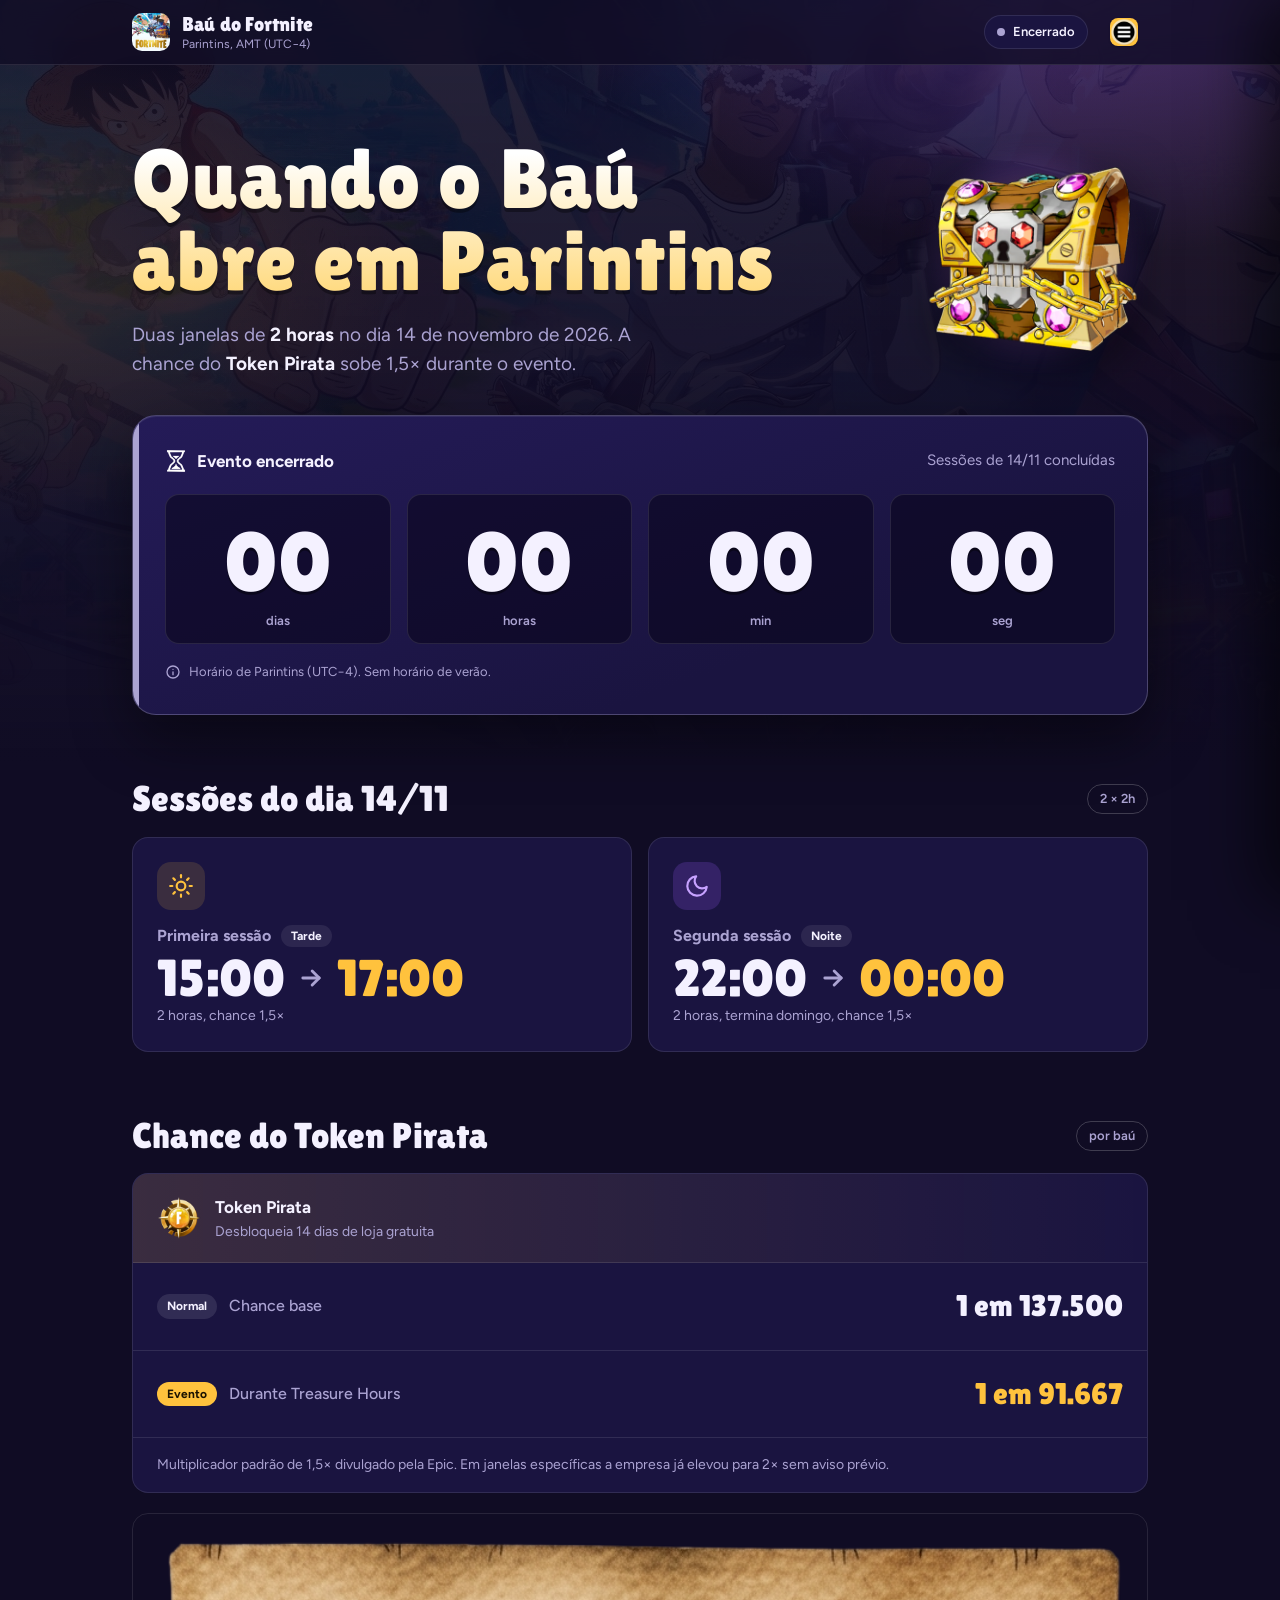
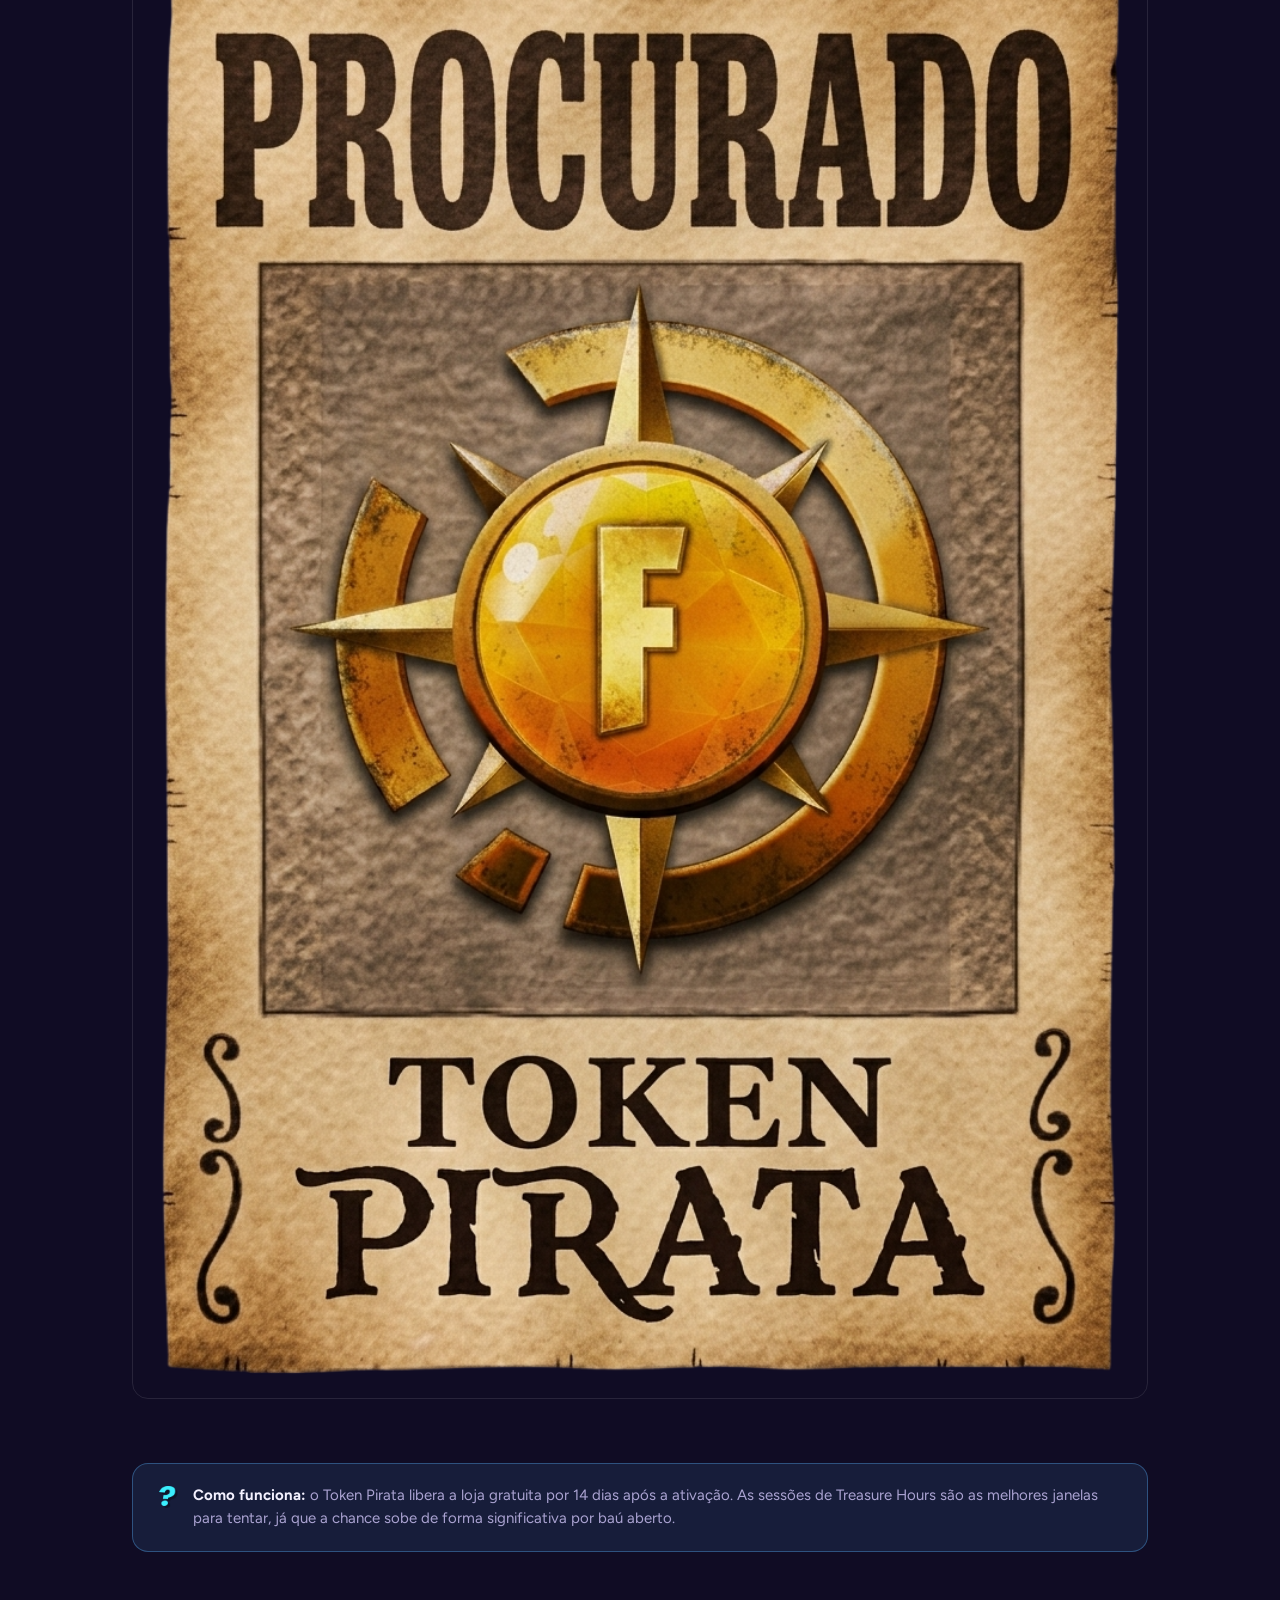
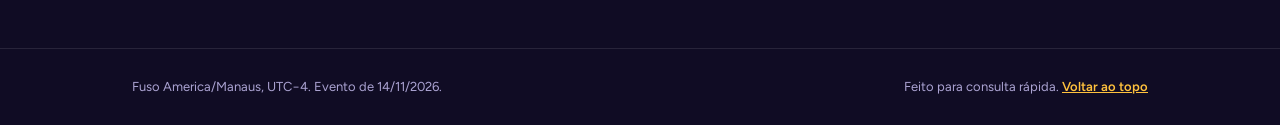
==== commit 2d48bc81: "Ajusta header: status Aguardando com ponto pulsante e menu ao lado" ====
--- a/index.html
+++ b/index.html
@@ -49,10 +49,29 @@
 img { max-width: 100%; }
 :focus-visible { outline: 3px solid var(--gold); outline-offset: 2px; }
 
-/* Icones PNG: os arquivos tem cores diferentes (brancos, pretos, azul).
-   Tudo e normalizado para branco (brightness(0) deixa preto, invert deixa branco). */
+/* Icones PNG: normalizados para branco por padrao */
 .ic { filter: brightness(0) invert(1); display: block; flex-shrink: 0; }
 .ic-dark { filter: brightness(0); }
+
+/* MOLDURA AMARELA do icone: para icones pretos com simbolos brancos */
+.icon-plate {
+    display: inline-grid;
+    place-items: center;
+    width: 28px;
+    height: 28px;
+    border-radius: 8px;
+    background: var(--gold);
+    flex-shrink: 0;
+    box-shadow: 0 1px 2px rgba(0, 0, 0, 0.25);
+    overflow: hidden;
+}
+.icon-plate img {
+    width: 100%;
+    height: 100%;
+    object-fit: contain;
+    display: block;
+    filter: none;
+}
 
 /* Fundo */
 .parallax-wrap { position: fixed; inset: 0; z-index: -3; overflow: hidden; pointer-events: none; }
@@ -87,6 +106,8 @@
 .header-logo { width: 38px; height: 38px; border-radius: 10px; object-fit: cover; flex-shrink: 0; }
 .header-title { font-family: var(--display); font-size: 20px; line-height: 1.1; letter-spacing: 0.01em; }
 .header-sub { font-size: 12px; color: var(--muted); line-height: 1.2; margin-top: 2px; }
+
+/* Status "Aguardando" com fundo do painel e pontinho piscando */
 .header-status {
     margin-left: auto; display: flex; align-items: center; gap: 8px;
     font-size: 13px; font-weight: 600; color: var(--text);
@@ -94,21 +115,35 @@
     background: var(--panel); border: 1px solid var(--line);
     white-space: nowrap;
 }
-.status-dot { width: 8px; height: 8px; border-radius: 50%; background: var(--live); box-shadow: 0 0 0 0 rgba(61, 220, 151, 0.6); animation: pulse 1.8s infinite; }
-.status-dot.waiting { background: var(--gold); box-shadow: none; animation: none; }
-.status-dot.ended { background: var(--muted); box-shadow: none; animation: none; }
-@keyframes pulse { 70% { box-shadow: 0 0 0 8px rgba(61, 220, 151, 0); } 100% { box-shadow: 0 0 0 0 rgba(61, 220, 151, 0); } }
-
+.status-dot {
+    width: 8px; height: 8px; border-radius: 50%;
+    background: var(--gold);
+    animation: pulse-gold 1.8s infinite;
+}
+.status-dot.live { background: var(--live); animation: pulse-live 1.8s infinite; }
+.status-dot.ended { background: var(--muted); animation: none; box-shadow: none; }
+@keyframes pulse-gold {
+    0%   { box-shadow: 0 0 0 0 rgba(255, 194, 61, 0.65); }
+    70%  { box-shadow: 0 0 0 8px rgba(255, 194, 61, 0); }
+    100% { box-shadow: 0 0 0 0 rgba(255, 194, 61, 0); }
+}
+@keyframes pulse-live {
+    0%   { box-shadow: 0 0 0 0 rgba(61, 220, 151, 0.65); }
+    70%  { box-shadow: 0 0 0 8px rgba(61, 220, 151, 0); }
+    100% { box-shadow: 0 0 0 0 rgba(61, 220, 151, 0); }
+}
+
+/* Botao do menu: sem fundo (transparente), so o icone na moldura amarela */
 .drawer-toggle {
     display: flex; align-items: center; gap: 8px;
-    height: 40px; padding: 0 14px; border-radius: 12px;
-    background: var(--gold); color: #1B1200; border: 0;
+    height: 40px; padding: 0 10px; border-radius: 999px;
+    background: transparent; color: var(--text);
+    border: 0;
     font: 700 14px var(--body); cursor: pointer;
     transition: transform 0.15s ease, background 0.15s ease;
 }
-.drawer-toggle:hover { background: #FFD066; }
+.drawer-toggle:hover { background: rgba(255, 255, 255, 0.08); }
 .drawer-toggle:active { transform: scale(0.96); }
-.drawer-toggle img { filter: brightness(0); }
 
 /* Hero */
 .hero {
@@ -309,8 +344,8 @@
     .bau-trigger { order: -1; width: 120px; }
     .session-list { grid-template-columns: 1fr; }
     .chances-row { flex-direction: column; align-items: flex-start; gap: 8px; }
-    .drawer-toggle-label { display: none; }
-    .drawer-toggle { padding: 0 12px; }
+    .drawer-toggle { padding: 0 8px; }
+    .header-status span:last-child { display: none; }
 }
 @media (prefers-reduced-motion: reduce) {
     html { scroll-behavior: auto; }
@@ -333,12 +368,13 @@
                 <div class="header-sub">Parintins, AMT (UTC−4)</div>
             </div>
             <div class="header-status">
-                <span class="status-dot waiting" id="headerDot"></span>
+                <span class="status-dot" id="headerDot"></span>
                 <span id="headerStatus">Aguardando</span>
             </div>
             <button class="drawer-toggle" id="drawerToggle" type="button" aria-label="Abrir menu lateral" aria-expanded="false" aria-controls="drawer">
-                <img src="barra_lateral.png" alt="" width="18" height="18" onerror="this.style.display='none'">
-                <span class="drawer-toggle-label">Menu</span>
+                <span class="icon-plate">
+                    <img src="barra_lateral.png" alt="" width="28" height="28" onerror="this.parentElement.style.display='none'">
+                </span>
             </button>
         </div>
     </div>
@@ -456,7 +492,9 @@
 
 <aside class="drawer" id="drawer" role="dialog" aria-modal="true" aria-labelledby="drawerTitle" aria-hidden="true">
     <div class="drawer-header">
-        <img class="ic" src="barra_lateral.png" alt="" width="20" height="20" onerror="this.style.display='none'">
+        <span class="icon-plate">
+            <img src="barra_lateral.png" alt="" width="28" height="28" onerror="this.parentElement.style.display='none'">
+        </span>
         <span class="drawer-title" id="drawerTitle">Menu do baú</span>
         <button class="drawer-close" id="drawerClose" type="button" aria-label="Fechar menu">&times;</button>
     </div>
@@ -817,7 +855,7 @@
     function setState(state) {
         el.timer.setAttribute('data-state', state);
         var dotClass = 'status-dot';
-        if (state === 'waiting') dotClass += ' waiting';
+        if (state === 'live') dotClass += ' live';
         if (state === 'ended') dotClass += ' ended';
         el.headerDot.className = dotClass;
         if (state === 'live') el.headerStatus.textContent = 'Ao vivo';
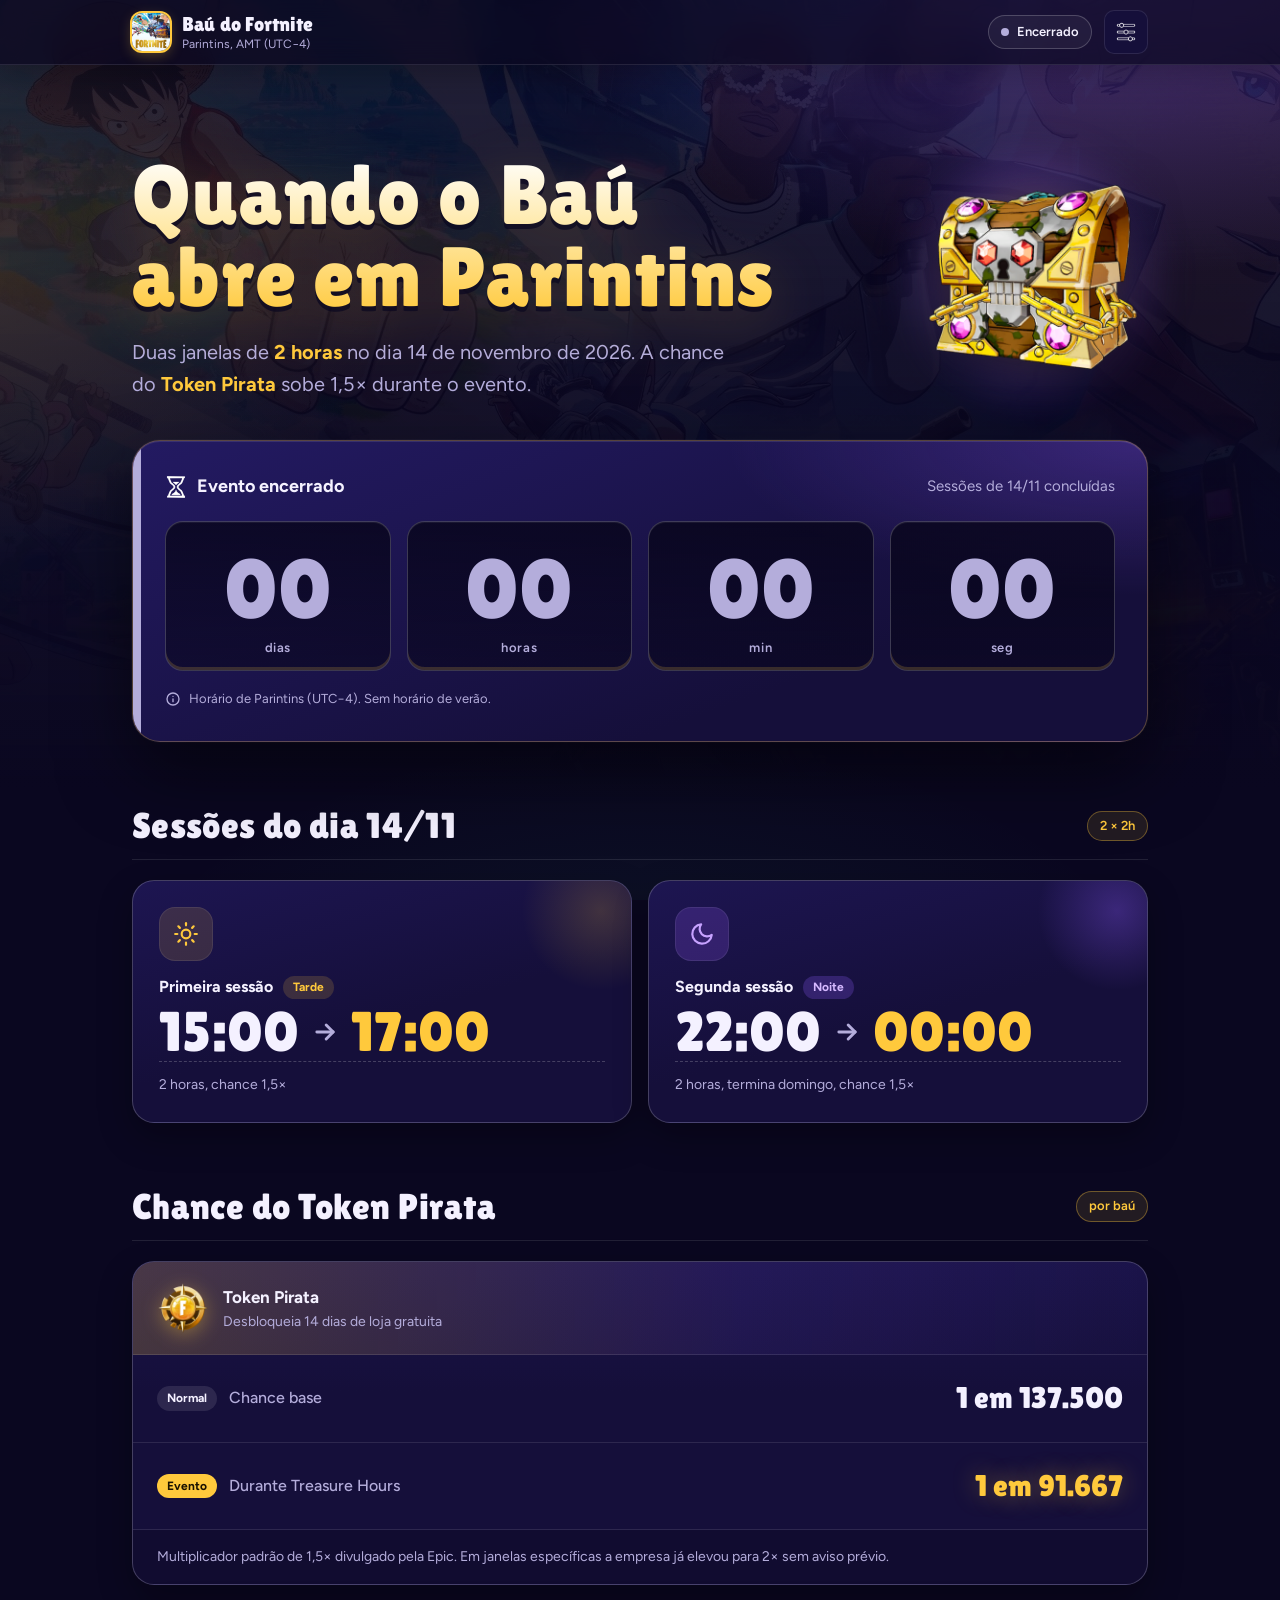
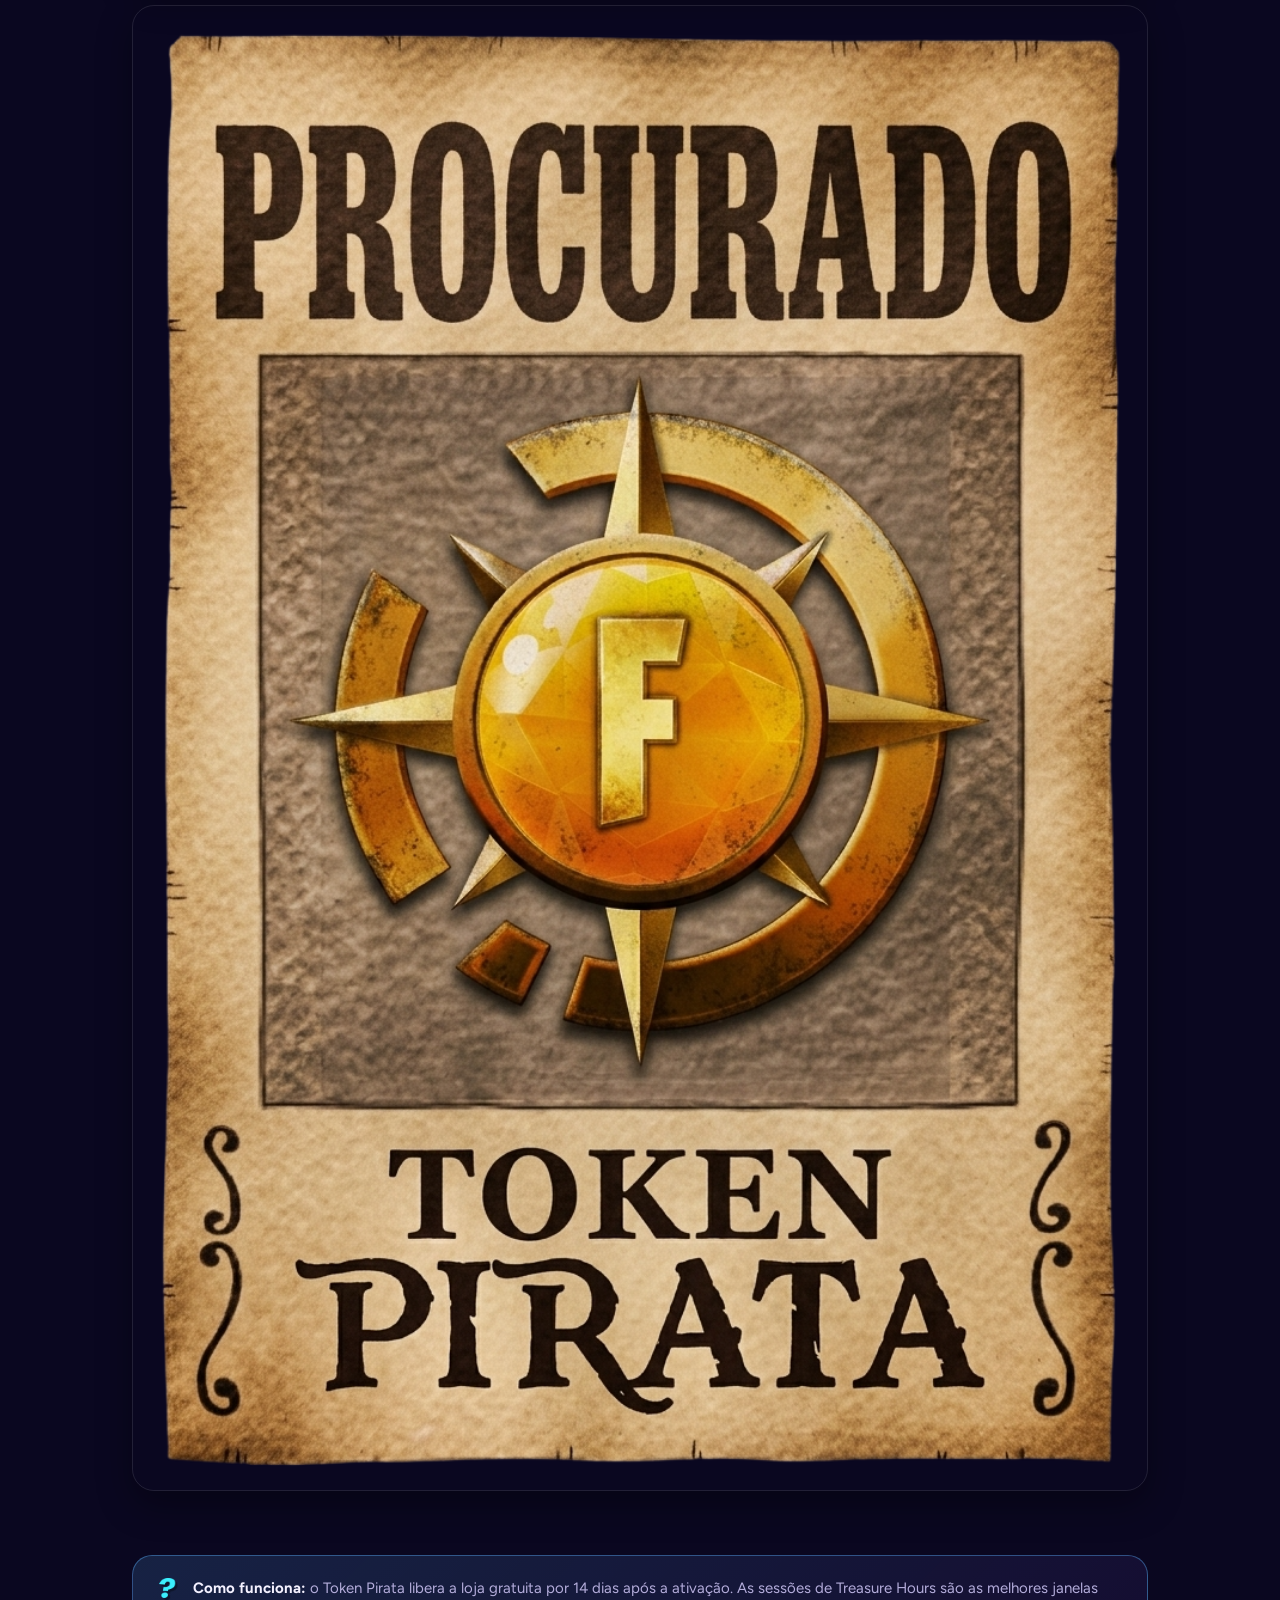
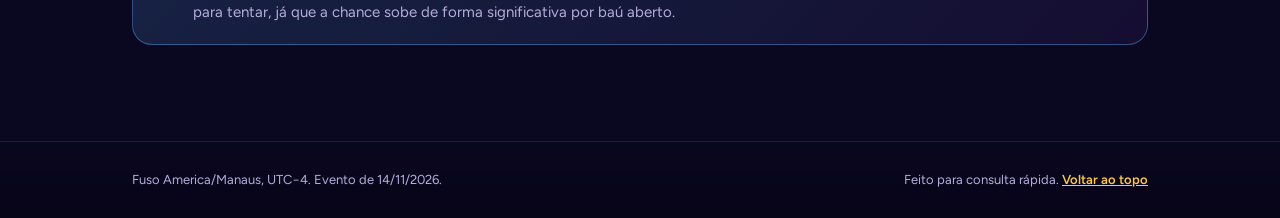
==== commit 7492c2ff: "Atualiza layout quadrado, novo icone de fechar e assets" ====
--- a/index.html
+++ b/index.html
@@ -5,10 +5,15 @@
 <meta name="viewport" content="width=device-width, initial-scale=1.0, viewport-fit=cover">
 <title>Baú do Fortnite — Treasure Hours em Parintins</title>
 <link rel="icon" type="image/x-icon" href="icone.ico">
-<link rel="icon" type="image/png" href="icone.jpg">
+<link rel="icon" type="image/jpeg" href="icone.jpg">
 <link rel="apple-touch-icon" href="icone.jpg">
-<meta name="theme-color" content="#100C24">
+<meta name="theme-color" content="#0A0720">
+<meta name="color-scheme" content="dark">
 <meta name="description" content="Horários do Baú do Fortnite (Treasure Hours) no fuso de Parintins, com contagem regressiva e chances do Token Pirata.">
+<meta property="og:type" content="website">
+<meta property="og:locale" content="pt_BR">
+<meta property="og:title" content="Baú do Fortnite — Treasure Hours em Parintins">
+<meta property="og:description" content="Horários do Baú do Fortnite no fuso de Parintins, com contagem regressiva e chances do Token Pirata.">
 <link rel="preconnect" href="https://fonts.googleapis.com">
 <link rel="preconnect" href="https://fonts.gstatic.com" crossorigin>
 <link href="https://fonts.googleapis.com/css2?family=Figtree:wght@400;500;600;700&family=Lilita+One&display=swap" rel="stylesheet">
@@ -16,25 +21,26 @@
 * { margin: 0; padding: 0; box-sizing: border-box; }
 
 :root {
-    --bg: #100C24;
-    --panel: #1A1440;
-    --panel-2: #241B58;
+    --bg: #0A0720;
+    --panel: #150F3A;
+    --panel-2: #231A62;
     --line: rgba(255, 255, 255, 0.1);
     --line-strong: rgba(255, 255, 255, 0.2);
     --text: #F4F1FF;
-    --muted: #ABA3D2;
-    --gold: #FFC23D;
+    --muted: #B4ADDB;
+    --gold: #FFC93C;
     --gold-deep: #E39A0B;
-    --violet: #9B5CFF;
+    --violet: #8E5BFF;
     --live: #3DDC97;
     --blue: #5BB5FF;
     --display: 'Lilita One', 'Figtree', system-ui, sans-serif;
     --body: 'Figtree', system-ui, -apple-system, 'Segoe UI', sans-serif;
     --r: 16px;
     --drawer-w: 360px;
-}
-
-html { scroll-behavior: smooth; scroll-padding-top: 80px; }
+    color-scheme: dark;
+}
+
+html { scroll-behavior: smooth; scroll-padding-top: calc(80px + env(safe-area-inset-top, 0px)); -webkit-text-size-adjust: 100%; }
 body {
     font-family: var(--body);
     font-size: 16px;
@@ -53,24 +59,24 @@
 .ic { filter: brightness(0) invert(1); display: block; flex-shrink: 0; }
 .ic-dark { filter: brightness(0); }
 
-/* MOLDURA AMARELA do icone: para icones pretos com simbolos brancos */
-.icon-plate {
+/* Containers quadrados de icone: fundo do painel, borda sutil, icone branco */
+.icon-square {
     display: inline-grid;
     place-items: center;
-    width: 28px;
-    height: 28px;
-    border-radius: 8px;
-    background: var(--gold);
+    width: 44px;
+    height: 44px;
+    border-radius: 10px;
+    background: var(--panel);
+    border: 1px solid var(--line);
     flex-shrink: 0;
-    box-shadow: 0 1px 2px rgba(0, 0, 0, 0.25);
     overflow: hidden;
 }
-.icon-plate img {
-    width: 100%;
-    height: 100%;
+.icon-square img {
+    width: 24px;
+    height: 24px;
     object-fit: contain;
     display: block;
-    filter: none;
+    filter: brightness(0) invert(1);
 }
 
 /* Fundo */
@@ -133,17 +139,22 @@
     100% { box-shadow: 0 0 0 0 rgba(61, 220, 151, 0); }
 }
 
-/* Botao do menu: sem fundo (transparente), so o icone na moldura amarela */
+/* Botao do menu: quadrado, mesma cor do badge "Aguardando", icone branco */
 .drawer-toggle {
-    display: flex; align-items: center; gap: 8px;
-    height: 40px; padding: 0 10px; border-radius: 999px;
-    background: transparent; color: var(--text);
-    border: 0;
+    display: flex; align-items: center; justify-content: center;
+    height: 44px; min-width: 44px; padding: 0 10px; border-radius: 10px;
+    background: var(--panel); color: var(--text);
+    border: 1px solid var(--line);
     font: 700 14px var(--body); cursor: pointer;
-    transition: transform 0.15s ease, background 0.15s ease;
-}
-.drawer-toggle:hover { background: rgba(255, 255, 255, 0.08); }
+    transition: transform 0.15s ease, background 0.15s ease, border-color 0.15s ease;
+    flex-shrink: 0;
+}
+.drawer-toggle:hover { background: var(--panel-2); border-color: var(--line-strong); }
 .drawer-toggle:active { transform: scale(0.96); }
+.drawer-toggle img {
+    width: 22px; height: 22px; object-fit: contain; display: block;
+    filter: brightness(0) invert(1);
+}
 
 /* Hero */
 .hero {
@@ -158,7 +169,7 @@
     -webkit-background-clip: text; background-clip: text; color: transparent;
     filter: drop-shadow(0 4px 0 rgba(0, 0, 0, 0.35));
 }
-.hero-desc { margin-top: 18px; max-width: 46ch; font-size: clamp(16px, 2.2vw, 19px); color: var(--muted); }
+.hero-desc { margin-top: 18px; max-width: 46ch; text-wrap: pretty; font-size: clamp(16px, 2.2vw, 19px); color: var(--muted); }
 .hero-desc strong { color: var(--text); font-weight: 700; }
 
 .bau-trigger {
@@ -173,7 +184,7 @@
     filter: blur(14px);
 }
 .hero-bau { width: 100%; height: 100%; object-fit: contain; filter: drop-shadow(0 14px 24px rgba(0, 0, 0, 0.5)); transition: transform 0.2s ease; }
-.bau-trigger:hover .hero-bau { transform: scale(1.05) rotate(-2deg); }
+@media (hover: hover) { .bau-trigger:hover .hero-bau { transform: scale(1.05) rotate(-2deg); } }
 .bau-trigger.shake { animation: shake 0.35s; }
 @keyframes shake { 20% { transform: translateX(-6px) rotate(-4deg); } 50% { transform: translateX(6px) rotate(4deg); } 80% { transform: translateX(-3px); } }
 .bau-click-badge {
@@ -282,16 +293,27 @@
     width: min(var(--drawer-w), 92vw);
     background: var(--panel); border-left: 1px solid var(--line-strong);
     box-shadow: -20px 0 60px rgba(0, 0, 0, 0.6);
-    transform: translateX(100%); transition: transform 0.28s cubic-bezier(0.2, 0.8, 0.2, 1);
+    transform: translateX(100%); visibility: hidden;
+    transition: transform 0.28s cubic-bezier(0.2, 0.8, 0.2, 1), visibility 0s linear 0.28s;
     display: flex; flex-direction: column;
     padding-top: env(safe-area-inset-top, 0px); padding-bottom: env(safe-area-inset-bottom, 0px);
 }
-.drawer.open { transform: none; }
+.drawer.open { transform: none; visibility: visible; transition-delay: 0s; }
 .drawer-header { display: flex; align-items: center; gap: 12px; padding: 18px 20px; border-bottom: 1px solid var(--line); }
 .drawer-title { font-family: var(--display); font-size: 22px; }
-.drawer-close { margin-left: auto; width: 40px; height: 40px; border-radius: 12px; border: 1px solid var(--line-strong); background: transparent; color: var(--text); font-size: 24px; line-height: 1; cursor: pointer; }
-.drawer-close:hover { background: rgba(255, 255, 255, 0.08); }
-.drawer-body { flex: 1; overflow-y: auto; padding: 20px; }
+.drawer-close {
+    margin-left: auto; width: 44px; height: 44px; padding: 0;
+    border-radius: 10px; border: 1px solid var(--line);
+    background: var(--panel); color: var(--text); cursor: pointer;
+    display: grid; place-items: center;
+    transition: background 0.15s ease, border-color 0.15s ease;
+}
+.drawer-close:hover { background: var(--panel-2); border-color: var(--line-strong); }
+.drawer-close img {
+    width: 24px; height: 24px; object-fit: contain; display: block;
+    filter: brightness(0) invert(1);
+}
+.drawer-body { flex: 1; overflow-y: auto; overscroll-behavior: contain; padding: 20px; }
 .drawer-section-title { font-size: 13px; font-weight: 700; color: var(--muted); margin: 8px 4px 12px; }
 .drawer-section-title:not(:first-child) { margin-top: 28px; }
 .drawer-card { border-radius: 14px; border: 1px solid var(--line); background: rgba(8, 5, 24, 0.5); overflow: hidden; margin-bottom: 14px; }
@@ -329,7 +351,19 @@
 .lightbox, .bau-modal { position: fixed; inset: 0; z-index: 100; display: none; align-items: center; justify-content: center; padding: 20px; background: rgba(5, 3, 15, 0.88); }
 .lightbox.open, .bau-modal.open { display: flex; }
 .lightbox img { max-width: 100%; max-height: 90dvh; border-radius: 12px; }
-.lightbox-close { position: absolute; top: calc(16px + env(safe-area-inset-top, 0px)); right: 16px; width: 44px; height: 44px; border-radius: 50%; border: 0; background: var(--gold); color: #1B1200; font-size: 26px; cursor: pointer; }
+.lightbox-close {
+    position: absolute; top: calc(16px + env(safe-area-inset-top, 0px)); right: 16px;
+    width: 44px; height: 44px; border-radius: 10px; border: 1px solid var(--line);
+    background: var(--panel); color: var(--text); cursor: pointer;
+    display: grid; place-items: center;
+    transition: background 0.15s ease, border-color 0.15s ease;
+    padding: 0;
+}
+.lightbox-close:hover { background: var(--panel-2); border-color: var(--line-strong); }
+.lightbox-close img {
+    width: 24px; height: 24px; object-fit: contain; display: block;
+    filter: brightness(0) invert(1);
+}
 .bau-modal-content { width: min(420px, 100%); border-radius: 24px; overflow: hidden; background: var(--panel-2); border: 1px solid var(--line-strong); box-shadow: 0 30px 80px rgba(0, 0, 0, 0.6); }
 .bau-modal-image { display: block; width: 100%; max-height: 260px; object-fit: cover; }
 .bau-modal-body { padding: 24px; }
@@ -345,12 +379,132 @@
     .session-list { grid-template-columns: 1fr; }
     .chances-row { flex-direction: column; align-items: flex-start; gap: 8px; }
     .drawer-toggle { padding: 0 8px; }
-    .header-status span:last-child { display: none; }
+    .header-status span:last-child { position: absolute; width: 1px; height: 1px; overflow: hidden; clip: rect(0 0 0 0); white-space: nowrap; }
 }
 @media (prefers-reduced-motion: reduce) {
     html { scroll-behavior: auto; }
     *, *::before, *::after { animation-duration: 0.01ms !important; animation-iteration-count: 1 !important; transition-duration: 0.01ms !important; }
     .parallax-layer { transform: none !important; }
+}
+
+/* ===== REFINAMENTOS VISUAIS ===== */
+::selection { background: var(--gold); color: #1B1200; }
+body { background: var(--bg); }
+.parallax-tint {
+    background:
+        radial-gradient(1000px 560px at 88% -8%, rgba(142, 91, 255, 0.42), transparent 62%),
+        radial-gradient(760px 480px at -4% 28%, rgba(255, 201, 60, 0.14), transparent 62%),
+        radial-gradient(900px 500px at 50% 115%, rgba(61, 220, 151, 0.07), transparent 60%),
+        linear-gradient(180deg, rgba(10, 7, 32, 0.5), var(--bg) 88%);
+}
+
+.site-header { background: rgba(10, 7, 32, 0.72); box-shadow: 0 8px 30px rgba(0, 0, 0, 0.25); }
+.header-logo { box-shadow: 0 0 0 2px var(--gold), 0 4px 14px rgba(255, 201, 60, 0.3); }
+.header-status { background: rgba(255, 255, 255, 0.05); border-color: var(--line-strong); }
+
+.hero { padding: clamp(36px, 8vw, 88px) 0 clamp(24px, 4vw, 40px); }
+.hero-title {
+    background: linear-gradient(180deg, #FFFFFF 0%, #FFE9A8 45%, #FFC93C 100%);
+    -webkit-background-clip: text; background-clip: text; color: transparent;
+    filter: drop-shadow(0 5px 0 rgba(10, 7, 32, 0.7)) drop-shadow(0 12px 28px rgba(255, 201, 60, 0.18));
+}
+.hero-desc { font-size: clamp(16px, 2.2vw, 20px); line-height: 1.6; }
+.hero-desc strong { color: var(--gold); }
+.bau-trigger::before {
+    inset: -4%;
+    background: radial-gradient(circle, rgba(255, 201, 60, 0.6), rgba(142, 91, 255, 0.3) 55%, transparent 72%);
+    filter: blur(22px);
+    animation: bau-glow 3.6s ease-in-out infinite;
+}
+@keyframes bau-glow { 0%, 100% { opacity: 0.75; transform: scale(0.96); } 50% { opacity: 1; transform: scale(1.06); } }
+.hero-bau { animation: bau-float 4.2s ease-in-out infinite; }
+@keyframes bau-float { 0%, 100% { translate: 0 0; } 50% { translate: 0 -8px; } }
+.bau-click-badge { background: var(--gold); color: #1B1200; box-shadow: 0 4px 12px rgba(0, 0, 0, 0.4); }
+
+.timer {
+    border-radius: 28px;
+    background:
+        radial-gradient(600px 220px at 100% 0%, rgba(142, 91, 255, 0.28), transparent 70%),
+        linear-gradient(160deg, var(--panel-2), var(--panel) 72%);
+    border: 1px solid rgba(255, 201, 60, 0.28);
+    box-shadow: 0 30px 70px rgba(0, 0, 0, 0.5), 0 0 0 1px rgba(255, 255, 255, 0.03), inset 0 1px 0 rgba(255, 255, 255, 0.1);
+}
+.timer[data-state="live"] { border-color: rgba(61, 220, 151, 0.5); box-shadow: 0 30px 70px rgba(0, 0, 0, 0.5), 0 0 60px rgba(61, 220, 151, 0.18); }
+.timer::before { width: 8px; background: linear-gradient(180deg, var(--gold), var(--gold-deep)); }
+.timer[data-state="live"]::before { background: linear-gradient(180deg, #6BF0B6, var(--live)); }
+.timer-label { font-size: 18px; }
+.timer-cell {
+    background: linear-gradient(180deg, rgba(6, 4, 22, 0.75), rgba(6, 4, 22, 0.5));
+    border: 1px solid var(--line-strong);
+    border-radius: 18px;
+    box-shadow: inset 0 -3px 0 rgba(255, 201, 60, 0.18), inset 0 1px 0 rgba(255, 255, 255, 0.06);
+}
+.timer-value {
+    background: linear-gradient(180deg, #FFFFFF 15%, #FFD66B 100%);
+    -webkit-background-clip: text; background-clip: text; color: transparent;
+    text-shadow: none; filter: drop-shadow(0 3px 0 rgba(0, 0, 0, 0.45));
+}
+.timer[data-state="live"] .timer-value { background: linear-gradient(180deg, #D8FFEC 10%, var(--live) 100%); -webkit-background-clip: text; background-clip: text; color: transparent; }
+.timer[data-state="ended"] .timer-value { background: none; color: var(--muted); filter: none; }
+.timer-unit { font-size: 13px; letter-spacing: 0.04em; }
+.timer-bar { height: 6px; margin-top: 20px; border-radius: 999px; background: rgba(255, 255, 255, 0.08); overflow: hidden; }
+.timer-bar span { display: block; height: 100%; width: 0; border-radius: inherit; background: linear-gradient(90deg, #6BF0B6, var(--live)); transition: width 1s linear; }
+.timer[data-state="waiting"] .timer-bar, .timer[data-state="ended"] .timer-bar { display: none; }
+
+.section-title { letter-spacing: 0.01em; }
+.section-header { padding-bottom: 14px; border-bottom: 1px solid var(--line); margin-bottom: 20px; }
+.section-meta { background: rgba(255, 201, 60, 0.1); border-color: rgba(255, 201, 60, 0.35); color: var(--gold); }
+
+.session {
+    padding: 26px; border-radius: 22px; overflow: hidden;
+    background: linear-gradient(165deg, var(--panel-2) -40%, var(--panel) 55%);
+    border: 1px solid var(--line-strong);
+    box-shadow: 0 14px 34px rgba(0, 0, 0, 0.3);
+}
+.session::after {
+    content: ''; position: absolute; right: -50px; top: -50px; width: 160px; height: 160px; border-radius: 50%;
+    background: radial-gradient(circle, rgba(255, 201, 60, 0.18), transparent 70%); pointer-events: none;
+}
+.session:nth-child(2)::after { background: radial-gradient(circle, rgba(142, 91, 255, 0.3), transparent 70%); }
+.session[data-active="true"]::after { background: radial-gradient(circle, rgba(61, 220, 151, 0.28), transparent 70%); }
+.session-icon-wrap { width: 54px; height: 54px; border-radius: 16px; box-shadow: inset 0 0 0 1px rgba(255, 255, 255, 0.08); }
+.session-name { color: var(--text); }
+.session-badge { background: rgba(255, 201, 60, 0.16); color: var(--gold); }
+.session:nth-child(2) .session-badge { background: rgba(142, 91, 255, 0.24); color: #D5B9FF; }
+.session-time { font-size: clamp(38px, 6vw, 56px); }
+.session-note { padding-top: 12px; border-top: 1px dashed var(--line-strong); }
+
+.chances { border-radius: 22px; border: 1px solid var(--line-strong); background: linear-gradient(180deg, var(--panel-2) -60%, var(--panel) 40%); box-shadow: 0 14px 34px rgba(0, 0, 0, 0.3); }
+.token-preview { background: linear-gradient(90deg, rgba(255, 201, 60, 0.2), rgba(142, 91, 255, 0.08) 60%, transparent); }
+.token-preview img { width: 52px; height: 52px; filter: drop-shadow(0 4px 10px rgba(255, 201, 60, 0.4)); }
+.chances-row:last-of-type { background: linear-gradient(90deg, rgba(255, 201, 60, 0.08), transparent 70%); }
+.chances-value.highlight { text-shadow: 0 0 24px rgba(255, 201, 60, 0.4); }
+.chances-note { background: rgba(0, 0, 0, 0.18); }
+.figure img { border-radius: 22px; box-shadow: 0 14px 34px rgba(0, 0, 0, 0.35); transition: transform 0.2s ease; }
+@media (hover: hover) { .figure img:hover { transform: scale(1.01); } }
+
+.info { border-radius: 20px; background: linear-gradient(135deg, rgba(91, 181, 255, 0.16), rgba(142, 91, 255, 0.08)); border-color: rgba(91, 181, 255, 0.4); line-height: 1.6; }
+
+.site-footer { background: linear-gradient(180deg, transparent, rgba(0, 0, 0, 0.25)); }
+
+.drawer { background: linear-gradient(180deg, var(--panel-2) -30%, var(--panel) 30%); }
+.drawer-card, .drawer-link { border-radius: 16px; }
+.drawer-link:hover { transform: translateX(-2px); }
+.drawer-link[aria-pressed="true"] { background: rgba(255, 201, 60, 0.08); }
+.drawer-link.done { border-color: var(--live); background: rgba(61, 220, 151, 0.08); }
+.drawer-toast { box-shadow: 0 10px 30px rgba(0, 0, 0, 0.5), 0 0 0 2px rgba(10, 7, 32, 0.6); }
+.bau-modal-content { border-radius: 28px; border-color: rgba(255, 201, 60, 0.35); }
+.bau-modal-btn { box-shadow: 0 4px 0 var(--gold-deep); transition: transform 0.1s ease, box-shadow 0.1s ease; }
+.bau-modal-btn:active { transform: translateY(3px); box-shadow: 0 1px 0 var(--gold-deep); }
+.lightbox, .bau-modal { backdrop-filter: blur(6px); background: rgba(5, 3, 15, 0.82); }
+
+@media (max-width: 640px) {
+    .timer { border-radius: 22px; }
+    .timer-cell { border-radius: 14px; }
+    .session { padding: 22px; }
+}
+@media (prefers-reduced-motion: reduce) {
+    .hero-bau, .bau-trigger::before { animation: none; }
 }
 </style>
 </head>
@@ -372,9 +526,7 @@
                 <span id="headerStatus">Aguardando</span>
             </div>
             <button class="drawer-toggle" id="drawerToggle" type="button" aria-label="Abrir menu lateral" aria-expanded="false" aria-controls="drawer">
-                <span class="icon-plate">
-                    <img src="barra_lateral.png" alt="" width="28" height="28" onerror="this.parentElement.style.display='none'">
-                </span>
+                <img src="barra_lateral.png" alt="" width="22" height="22" onerror="this.style.display='none';this.parentElement.textContent='☰'">
             </button>
         </div>
     </div>
@@ -406,12 +558,13 @@
                     </div>
                     <div class="timer-target" id="timerTarget">14/11 às <strong>15:00</strong></div>
                 </div>
-                <div class="timer-grid" role="timer" aria-live="off">
+                <div class="timer-grid" role="timer" aria-live="off" aria-label="Tempo restante">
                     <div class="timer-cell"><div class="timer-value" id="tmDays">00</div><div class="timer-unit">dias</div></div>
                     <div class="timer-cell"><div class="timer-value" id="tmHours">00</div><div class="timer-unit">horas</div></div>
                     <div class="timer-cell"><div class="timer-value" id="tmMinutes">00</div><div class="timer-unit">min</div></div>
                     <div class="timer-cell"><div class="timer-value" id="tmSeconds">00</div><div class="timer-unit">seg</div></div>
                 </div>
+                <div class="timer-bar" aria-hidden="true"><span id="timerBar"></span></div>
                 <div class="timer-footnote">
                     <svg viewBox="0 0 24 24" aria-hidden="true"><circle cx="12" cy="12" r="9"/><path d="M12 16v-4"/><path d="M12 8h.01"/></svg>
                     <span>Horário de Parintins (UTC−4). Sem horário de verão.</span>
@@ -478,7 +631,7 @@
             </figure>
         </section>
 
-        <section class="section">
+        <section class="section" id="como-funciona">
             <div class="info">
                 <img src="interrogação.png" alt="" width="22" height="22" onerror="this.style.display='none'">
                 <div><strong>Como funciona:</strong> o Token Pirata libera a loja gratuita por 14 dias após a ativação. As sessões de Treasure Hours são as melhores janelas para tentar, já que a chance sobe de forma significativa por baú aberto.</div>
@@ -492,18 +645,20 @@
 
 <aside class="drawer" id="drawer" role="dialog" aria-modal="true" aria-labelledby="drawerTitle" aria-hidden="true">
     <div class="drawer-header">
-        <span class="icon-plate">
-            <img src="barra_lateral.png" alt="" width="28" height="28" onerror="this.parentElement.style.display='none'">
+        <span class="icon-square">
+            <img src="barra_lateral.png" alt="" width="24" height="24" onerror="this.style.display='none'">
         </span>
         <span class="drawer-title" id="drawerTitle">Menu do baú</span>
-        <button class="drawer-close" id="drawerClose" type="button" aria-label="Fechar menu">&times;</button>
+        <button class="drawer-close" id="drawerClose" type="button" aria-label="Fechar menu">
+            <img src="x_fechar.png" alt="" width="24" height="24" onerror="this.style.display='none';this.parentElement.textContent='×'">
+        </button>
     </div>
     <div class="drawer-body">
         <div class="drawer-section-title">Ferramentas</div>
 
         <div class="drawer-card">
             <div class="drawer-card-header">Mapa da temporada</div>
-            <img src="mapa_temporada.png" alt="Mapa da temporada atual do Fortnite" class="drawer-map" data-zoomable onerror="this.parentElement.style.display='none'">
+            <img src="mapa_temporada.png" alt="Mapa da temporada atual do Fortnite" class="drawer-map" loading="lazy" decoding="async" data-zoomable onerror="this.parentElement.style.display='none'">
         </div>
 
         <div class="drawer-links">
@@ -568,13 +723,15 @@
 </footer>
 
 <div class="lightbox" id="lightbox" role="dialog" aria-label="Imagem ampliada" aria-hidden="true">
-    <button class="lightbox-close" id="lightboxClose" aria-label="Fechar">&times;</button>
+    <button class="lightbox-close" id="lightboxClose" aria-label="Fechar">
+        <img src="x_fechar.png" alt="" width="24" height="24" onerror="this.style.display='none';this.parentElement.textContent='×'">
+    </button>
     <img src="" alt="" id="lightboxImg">
 </div>
 
 <div class="bau-modal" id="bauModal" role="dialog" aria-modal="true" aria-labelledby="bauModalTitle" aria-hidden="true">
     <div class="bau-modal-content">
-        <img src="voce_nao_encontrou_nada.png" alt="" class="bau-modal-image" id="bauModalImage" onerror="this.style.display='none'">
+        <img src="voce_nao_encontrou_nada.png" alt="" class="bau-modal-image" decoding="async" id="bauModalImage" onerror="this.style.display='none'">
         <div class="bau-modal-body">
             <div class="bau-modal-title" id="bauModalTitle">Você não encontrou nada ainda</div>
             <p class="bau-modal-text">O baú estava vazio. Tente nas próximas sessões, a chance do Token Pirata sobe 1,5× durante o evento.</p>
@@ -665,7 +822,14 @@
     drawerClose.addEventListener('click', closeDrawer);
     drawerOverlay.addEventListener('click', closeDrawer);
     document.addEventListener('keydown', function (e) {
-        if (e.key === 'Escape' && drawer.classList.contains('open')) closeDrawer();
+        if (!drawer.classList.contains('open')) return;
+        if (e.key === 'Escape') { closeDrawer(); return; }
+        if (e.key !== 'Tab') return;
+        var focaveis = drawer.querySelectorAll('a[href], button:not([disabled])');
+        if (!focaveis.length) return;
+        var primeiro = focaveis[0], ultimo = focaveis[focaveis.length - 1];
+        if (e.shiftKey && document.activeElement === primeiro) { e.preventDefault(); ultimo.focus(); }
+        else if (!e.shiftKey && document.activeElement === ultimo) { e.preventDefault(); primeiro.focus(); }
     });
     document.querySelectorAll('[data-drawer-link]').forEach(function (link) {
         link.addEventListener('click', closeDrawer);
@@ -732,9 +896,9 @@
 
     document.getElementById('helpBtn').addEventListener('click', function () {
         closeDrawer();
-        var chances = document.getElementById('chances-title');
-        if (chances) chances.scrollIntoView({ behavior: 'smooth', block: 'start' });
-        showToast('Veja a seção Chance do Token Pirata.');
+        var ajuda = document.getElementById('como-funciona');
+        if (ajuda) ajuda.scrollIntoView({ behavior: 'smooth', block: 'start' });
+        showToast('Veja a seção Como funciona.');
     });
 
     var checkinBtn = document.getElementById('checkinBtn');
@@ -786,6 +950,7 @@
     var clickCount = 0;
     var REQUIRED_CLICKS = 5;
     var resetTimer = null;
+    var bauLastFocused = null;
 
     function resetBadge() {
         clickCount = 0;
@@ -793,6 +958,7 @@
         bauClickBadge.textContent = '0';
     }
     function openBauModal() {
+        bauLastFocused = document.activeElement;
         bauModal.classList.add('open');
         bauModal.setAttribute('aria-hidden', 'false');
         document.body.style.overflow = 'hidden';
@@ -804,6 +970,7 @@
         document.body.style.overflow = '';
         resetBadge();
         if (resetTimer) clearTimeout(resetTimer);
+        if (bauLastFocused && typeof bauLastFocused.focus === 'function') bauLastFocused.focus();
     }
     bauTrigger.addEventListener('click', function () {
         clickCount++;
@@ -825,8 +992,9 @@
 
     // TIMER
     var sessoes = [
-        { id: 'session1', inicio: new Date(2026, 10, 14, 15, 0, 0), fim: new Date(2026, 10, 14, 17, 0, 0), rotuloInicio: '15:00', rotuloFim: '17:00' },
-        { id: 'session2', inicio: new Date(2026, 10, 14, 22, 0, 0), fim: new Date(2026, 10, 15, 0, 0, 0), rotuloInicio: '22:00', rotuloFim: '00:00' }
+        // Horários de Parintins (UTC-4) convertidos para UTC, para a contagem não depender do fuso do aparelho
+        { id: 'session1', inicio: new Date(Date.UTC(2026, 10, 14, 19, 0, 0)), fim: new Date(Date.UTC(2026, 10, 14, 21, 0, 0)), rotuloInicio: '15:00', rotuloFim: '17:00' },
+        { id: 'session2', inicio: new Date(Date.UTC(2026, 10, 15, 2, 0, 0)), fim: new Date(Date.UTC(2026, 10, 15, 4, 0, 0)), rotuloInicio: '22:00', rotuloFim: '00:00' }
     ];
 
     var el = {
@@ -838,7 +1006,8 @@
         minutes: document.getElementById('tmMinutes'),
         seconds: document.getElementById('tmSeconds'),
         headerDot: document.getElementById('headerDot'),
-        headerStatus: document.getElementById('headerStatus')
+        headerStatus: document.getElementById('headerStatus'),
+        bar: document.getElementById('timerBar')
     };
 
     var ultimoSegundo = -1;
@@ -887,7 +1056,7 @@
             var ativoNode = document.getElementById(ativa.id);
             if (ativoNode) ativoNode.setAttribute('data-active', 'true');
             el.label.textContent = 'Sessão em andamento, termina em';
-            el.target.innerHTML = '14/11 às <strong>' + ativa.rotuloFim + '</strong>';
+            el.target.innerHTML = (ativa.id === 'session2' ? '15/11' : '14/11') + ' às <strong>' + ativa.rotuloFim + '</strong>';
         } else if (proxima) {
             alvo = proxima.inicio;
             estado = 'waiting';
@@ -898,6 +1067,7 @@
             el.label.textContent = 'Evento encerrado';
             el.target.innerHTML = 'Sessões de 14/11 concluídas';
             el.days.textContent = el.hours.textContent = el.minutes.textContent = el.seconds.textContent = '00';
+            if (el.bar) el.bar.style.width = '0%';
             setState(estado);
             return;
         }
@@ -910,6 +1080,10 @@
         estadoAnterior = estado;
 
         var total = Math.floor(Math.max(0, alvo.getTime() - agora.getTime()) / 1000);
+        if (el.bar) {
+            var pct = estado === 'live' ? 100 - (total * 1000 / (ativa.fim - ativa.inicio)) * 100 : 0;
+            el.bar.style.width = Math.max(0, Math.min(100, pct)) + '%';
+        }
         var dias = Math.min(99, Math.floor(total / 86400));
         el.days.textContent = pad(dias);
         el.hours.textContent = pad(Math.floor((total % 86400) / 3600));
@@ -923,7 +1097,10 @@
     }
 
     atualizar();
-    setInterval(atualizar, 1000);
+    var intervalo = setInterval(function () {
+        atualizar();
+        if (el.timer.getAttribute('data-state') === 'ended') clearInterval(intervalo);
+    }, 1000);
 })();
 </script>
 </body>
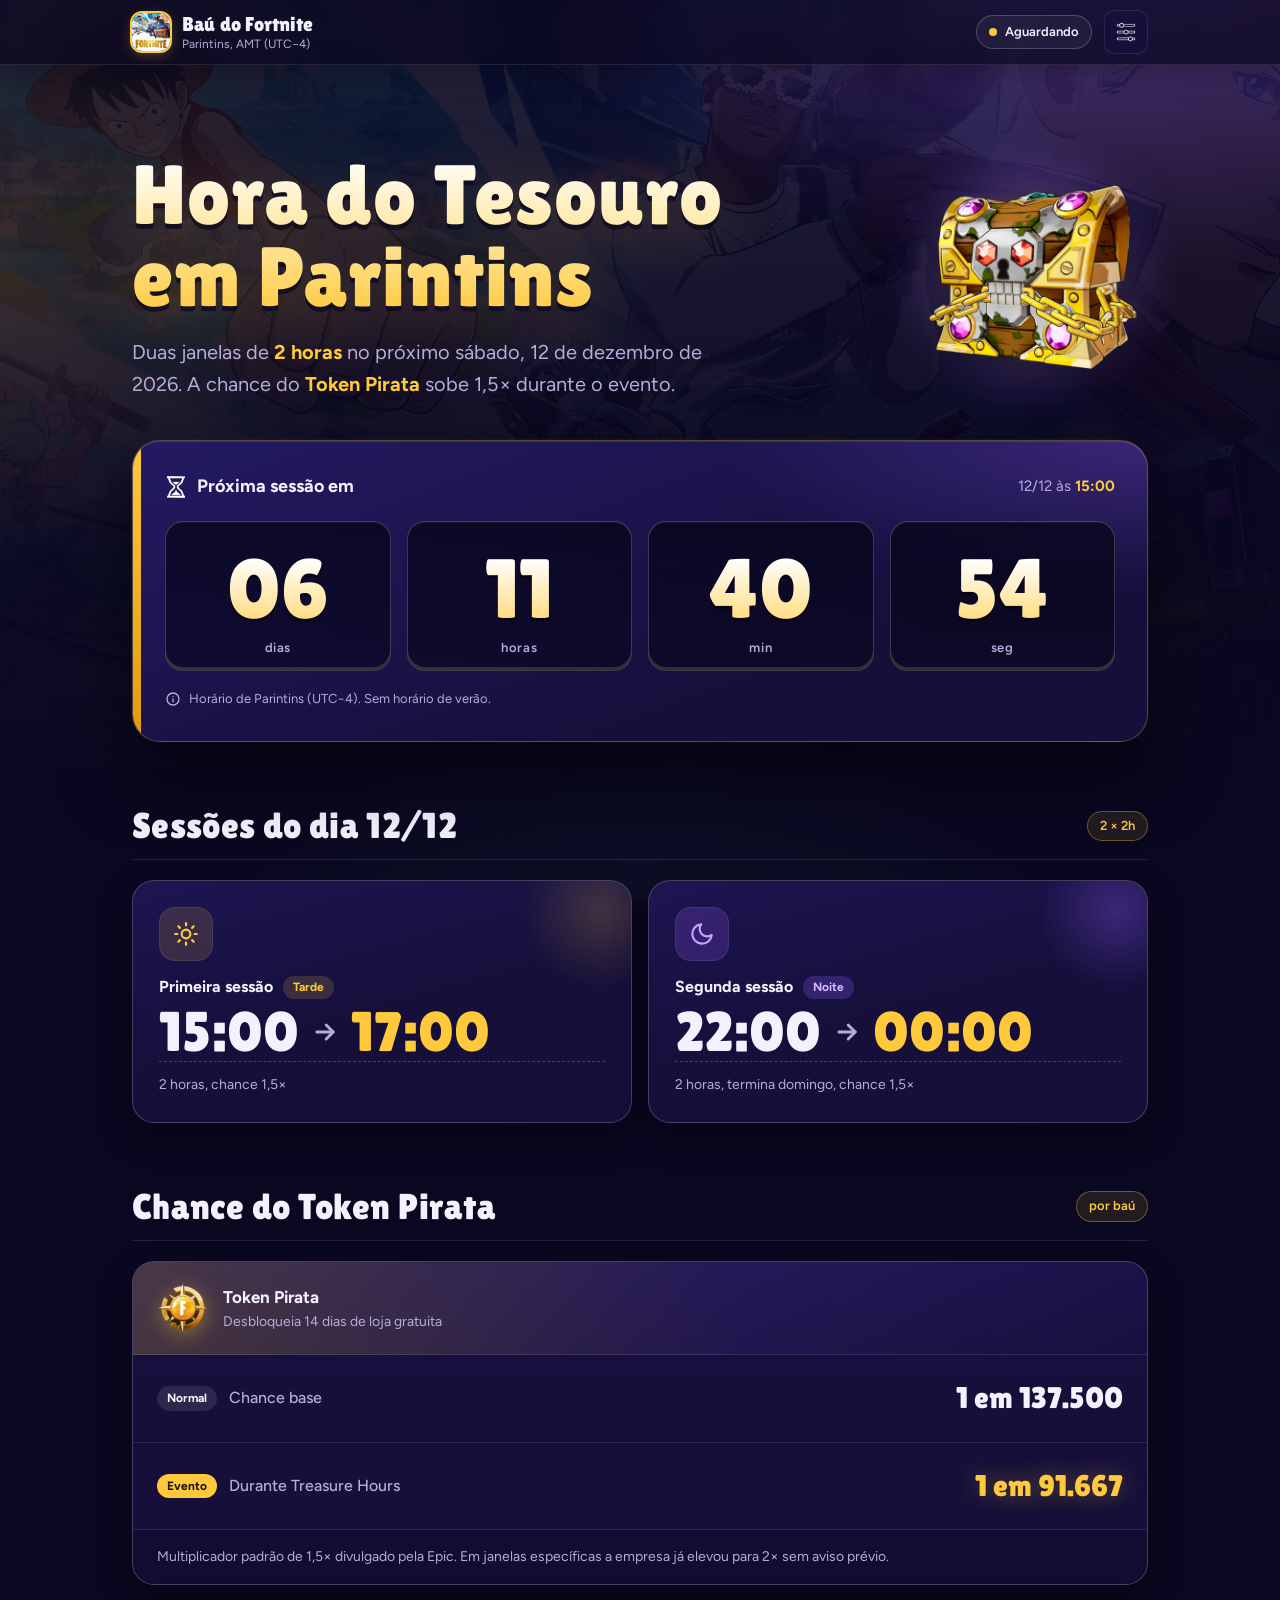
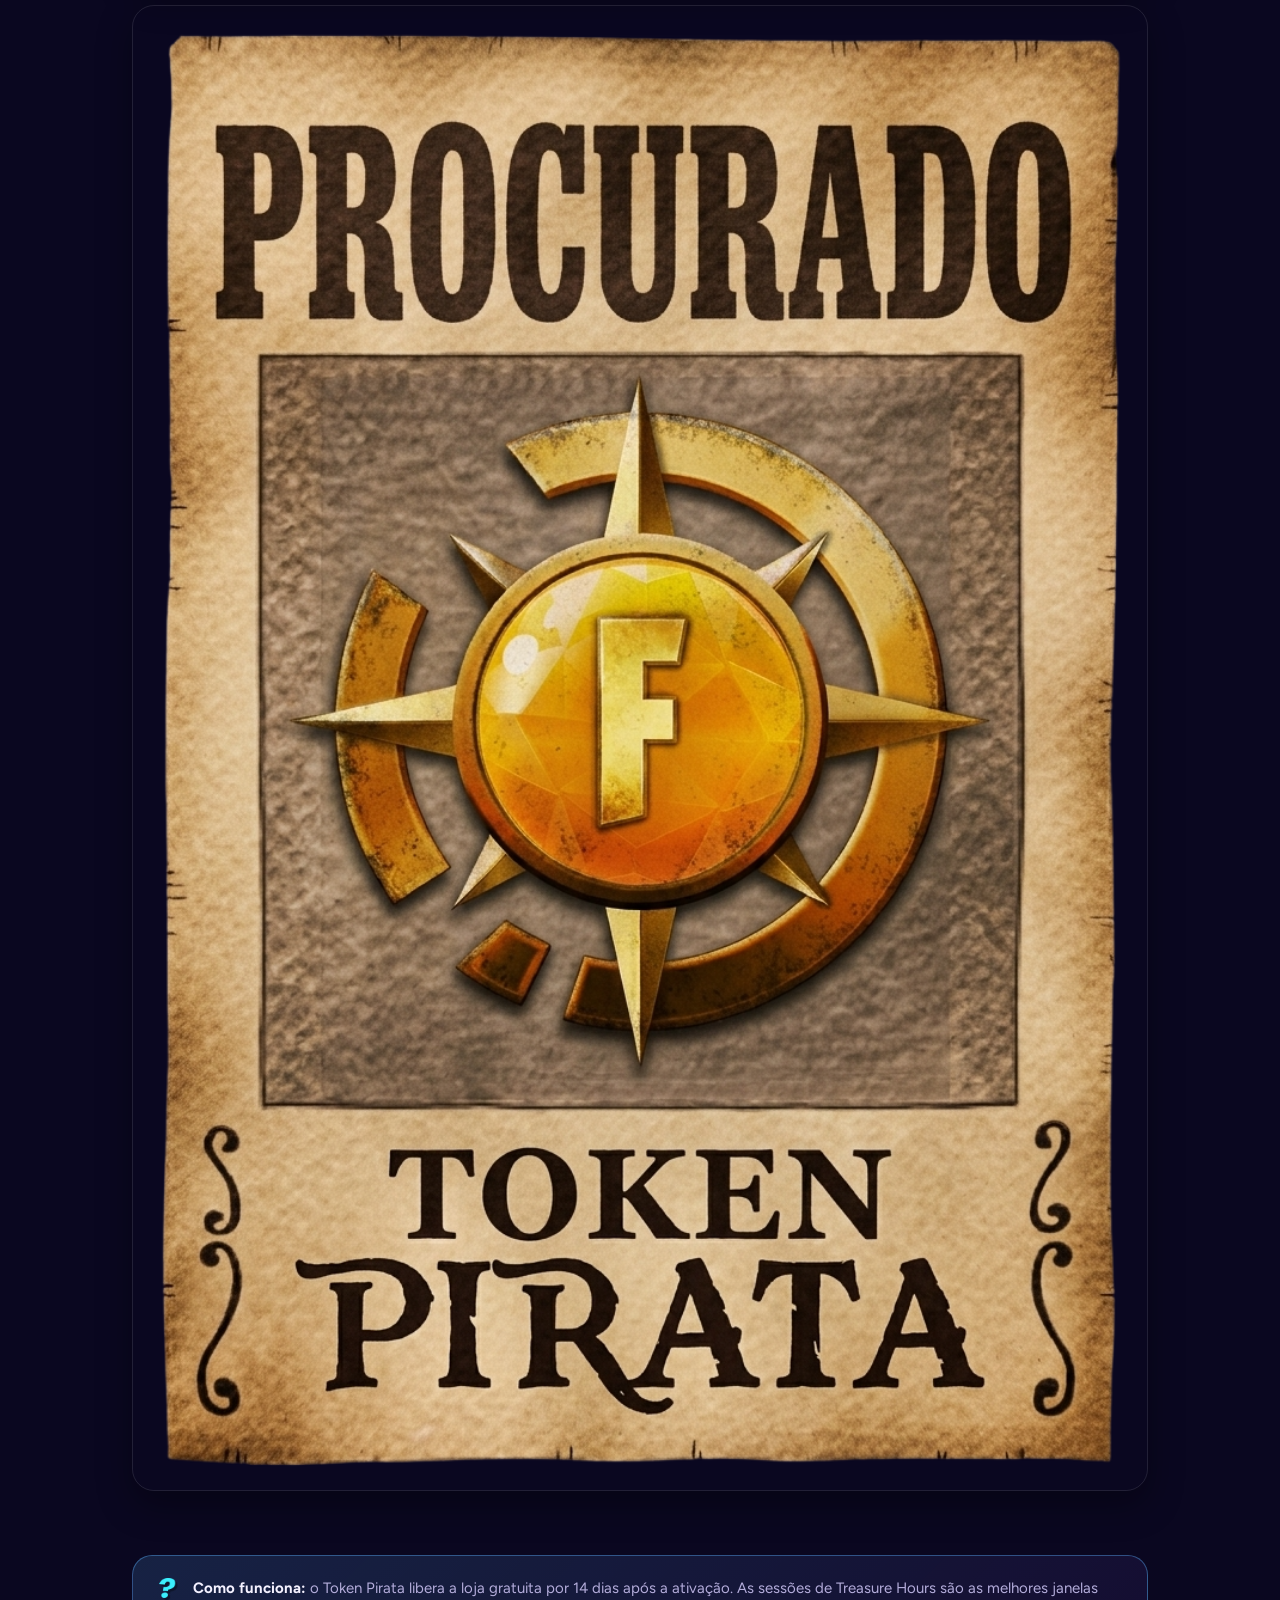
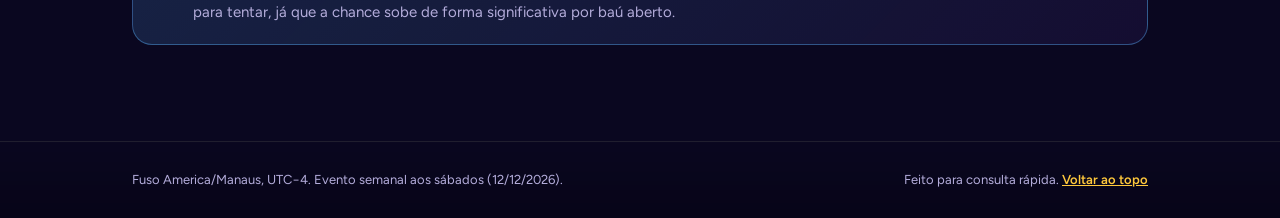
==== commit 609dd913: "Atualiza agenda semanal, separa assets/CSS/JS, melhora timer OBS e adiciona bot Discord com dashboar" ====
--- a/index.html
+++ b/index.html
@@ -4,9 +4,9 @@
 <meta charset="UTF-8">
 <meta name="viewport" content="width=device-width, initial-scale=1.0, viewport-fit=cover">
 <title>Baú do Fortnite — Treasure Hours em Parintins</title>
-<link rel="icon" type="image/x-icon" href="icone.ico">
-<link rel="icon" type="image/jpeg" href="icone.jpg">
-<link rel="apple-touch-icon" href="icone.jpg">
+<link rel="icon" type="image/x-icon" href="assets/icone.ico">
+<link rel="icon" type="image/jpeg" href="assets/icone.jpg">
+<link rel="apple-touch-icon" href="assets/icone.jpg">
 <meta name="theme-color" content="#0A0720">
 <meta name="color-scheme" content="dark">
 <meta name="description" content="Horários do Baú do Fortnite (Treasure Hours) no fuso de Parintins, com contagem regressiva e chances do Token Pirata.">
@@ -17,496 +17,7 @@
 <link rel="preconnect" href="https://fonts.googleapis.com">
 <link rel="preconnect" href="https://fonts.gstatic.com" crossorigin>
 <link href="https://fonts.googleapis.com/css2?family=Figtree:wght@400;500;600;700&family=Lilita+One&display=swap" rel="stylesheet">
-<style>
-* { margin: 0; padding: 0; box-sizing: border-box; }
-
-:root {
-    --bg: #0A0720;
-    --panel: #150F3A;
-    --panel-2: #231A62;
-    --line: rgba(255, 255, 255, 0.1);
-    --line-strong: rgba(255, 255, 255, 0.2);
-    --text: #F4F1FF;
-    --muted: #B4ADDB;
-    --gold: #FFC93C;
-    --gold-deep: #E39A0B;
-    --violet: #8E5BFF;
-    --live: #3DDC97;
-    --blue: #5BB5FF;
-    --display: 'Lilita One', 'Figtree', system-ui, sans-serif;
-    --body: 'Figtree', system-ui, -apple-system, 'Segoe UI', sans-serif;
-    --r: 16px;
-    --drawer-w: 360px;
-    color-scheme: dark;
-}
-
-html { scroll-behavior: smooth; scroll-padding-top: calc(80px + env(safe-area-inset-top, 0px)); -webkit-text-size-adjust: 100%; }
-body {
-    font-family: var(--body);
-    font-size: 16px;
-    line-height: 1.55;
-    background: var(--bg);
-    color: var(--text);
-    min-height: 100dvh;
-    -webkit-font-smoothing: antialiased;
-    overflow-x: hidden;
-}
-body.drawer-open { overflow: hidden; }
-img { max-width: 100%; }
-:focus-visible { outline: 3px solid var(--gold); outline-offset: 2px; }
-
-/* Icones PNG: normalizados para branco por padrao */
-.ic { filter: brightness(0) invert(1); display: block; flex-shrink: 0; }
-.ic-dark { filter: brightness(0); }
-
-/* Containers quadrados de icone: fundo do painel, borda sutil, icone branco */
-.icon-square {
-    display: inline-grid;
-    place-items: center;
-    width: 44px;
-    height: 44px;
-    border-radius: 10px;
-    background: var(--panel);
-    border: 1px solid var(--line);
-    flex-shrink: 0;
-    overflow: hidden;
-}
-.icon-square img {
-    width: 24px;
-    height: 24px;
-    object-fit: contain;
-    display: block;
-    filter: brightness(0) invert(1);
-}
-
-/* Fundo */
-.parallax-wrap { position: fixed; inset: 0; z-index: -3; overflow: hidden; pointer-events: none; }
-.parallax-layer {
-    position: absolute; top: -10%; left: 0; right: 0; height: 120%;
-    background: url('background.jpg') center / cover no-repeat;
-    opacity: 0.22; will-change: transform;
-}
-.parallax-layer.no-image { background: none; opacity: 1; }
-.parallax-tint {
-    position: fixed; inset: 0; z-index: -2; pointer-events: none;
-    background:
-        radial-gradient(900px 500px at 85% -5%, rgba(155, 92, 255, 0.35), transparent 60%),
-        radial-gradient(700px 420px at 0% 30%, rgba(255, 194, 61, 0.12), transparent 60%),
-        linear-gradient(180deg, rgba(16, 12, 36, 0.55), var(--bg) 85%);
-}
-@media (max-width: 768px) {
-    .parallax-layer { transform: none !important; top: 0; height: 100%; opacity: 0.14; }
-}
-
-.container { width: 100%; max-width: 1080px; margin: 0 auto; padding: 0 clamp(16px, 4vw, 32px); }
-
-/* Header */
-.site-header {
-    position: sticky; top: 0; z-index: 40;
-    background: rgba(16, 12, 36, 0.78);
-    backdrop-filter: blur(14px); -webkit-backdrop-filter: blur(14px);
-    border-bottom: 1px solid var(--line);
-    padding-top: env(safe-area-inset-top, 0px);
-}
-.header-inner { display: flex; align-items: center; gap: 12px; height: 64px; }
-.header-logo { width: 38px; height: 38px; border-radius: 10px; object-fit: cover; flex-shrink: 0; }
-.header-title { font-family: var(--display); font-size: 20px; line-height: 1.1; letter-spacing: 0.01em; }
-.header-sub { font-size: 12px; color: var(--muted); line-height: 1.2; margin-top: 2px; }
-
-/* Status "Aguardando" com fundo do painel e pontinho piscando */
-.header-status {
-    margin-left: auto; display: flex; align-items: center; gap: 8px;
-    font-size: 13px; font-weight: 600; color: var(--text);
-    padding: 6px 12px; border-radius: 999px;
-    background: var(--panel); border: 1px solid var(--line);
-    white-space: nowrap;
-}
-.status-dot {
-    width: 8px; height: 8px; border-radius: 50%;
-    background: var(--gold);
-    animation: pulse-gold 1.8s infinite;
-}
-.status-dot.live { background: var(--live); animation: pulse-live 1.8s infinite; }
-.status-dot.ended { background: var(--muted); animation: none; box-shadow: none; }
-@keyframes pulse-gold {
-    0%   { box-shadow: 0 0 0 0 rgba(255, 194, 61, 0.65); }
-    70%  { box-shadow: 0 0 0 8px rgba(255, 194, 61, 0); }
-    100% { box-shadow: 0 0 0 0 rgba(255, 194, 61, 0); }
-}
-@keyframes pulse-live {
-    0%   { box-shadow: 0 0 0 0 rgba(61, 220, 151, 0.65); }
-    70%  { box-shadow: 0 0 0 8px rgba(61, 220, 151, 0); }
-    100% { box-shadow: 0 0 0 0 rgba(61, 220, 151, 0); }
-}
-
-/* Botao do menu: quadrado, mesma cor do badge "Aguardando", icone branco */
-.drawer-toggle {
-    display: flex; align-items: center; justify-content: center;
-    height: 44px; min-width: 44px; padding: 0 10px; border-radius: 10px;
-    background: var(--panel); color: var(--text);
-    border: 1px solid var(--line);
-    font: 700 14px var(--body); cursor: pointer;
-    transition: transform 0.15s ease, background 0.15s ease, border-color 0.15s ease;
-    flex-shrink: 0;
-}
-.drawer-toggle:hover { background: var(--panel-2); border-color: var(--line-strong); }
-.drawer-toggle:active { transform: scale(0.96); }
-.drawer-toggle img {
-    width: 22px; height: 22px; object-fit: contain; display: block;
-    filter: brightness(0) invert(1);
-}
-
-/* Hero */
-.hero {
-    display: grid; grid-template-columns: 1fr auto; align-items: center; gap: 24px;
-    padding: clamp(32px, 7vw, 72px) 0 clamp(20px, 4vw, 36px);
-}
-.hero-title {
-    font-family: var(--display); font-weight: 400;
-    font-size: clamp(40px, 8vw, 84px); line-height: 0.98; letter-spacing: 0.01em;
-    text-wrap: balance;
-    background: linear-gradient(180deg, #FFFFFF 10%, #FFD878 100%);
-    -webkit-background-clip: text; background-clip: text; color: transparent;
-    filter: drop-shadow(0 4px 0 rgba(0, 0, 0, 0.35));
-}
-.hero-desc { margin-top: 18px; max-width: 46ch; text-wrap: pretty; font-size: clamp(16px, 2.2vw, 19px); color: var(--muted); }
-.hero-desc strong { color: var(--text); font-weight: 700; }
-
-.bau-trigger {
-    position: relative; background: none; border: 0; cursor: pointer;
-    width: clamp(120px, 24vw, 230px); aspect-ratio: 1;
-    display: grid; place-items: center; border-radius: 50%;
-    -webkit-tap-highlight-color: transparent;
-}
-.bau-trigger::before {
-    content: ''; position: absolute; inset: 6%; border-radius: 50%; z-index: -1;
-    background: radial-gradient(circle, rgba(255, 194, 61, 0.55), rgba(155, 92, 255, 0.25) 60%, transparent 72%);
-    filter: blur(14px);
-}
-.hero-bau { width: 100%; height: 100%; object-fit: contain; filter: drop-shadow(0 14px 24px rgba(0, 0, 0, 0.5)); transition: transform 0.2s ease; }
-@media (hover: hover) { .bau-trigger:hover .hero-bau { transform: scale(1.05) rotate(-2deg); } }
-.bau-trigger.shake { animation: shake 0.35s; }
-@keyframes shake { 20% { transform: translateX(-6px) rotate(-4deg); } 50% { transform: translateX(6px) rotate(4deg); } 80% { transform: translateX(-3px); } }
-.bau-click-badge {
-    position: absolute; top: 4%; right: 4%; min-width: 30px; height: 30px; padding: 0 8px;
-    display: grid; place-items: center; border-radius: 999px;
-    background: var(--violet); color: #fff; font: 700 14px var(--body);
-    opacity: 0; transform: scale(0.6); transition: 0.2s ease;
-}
-.bau-click-badge.visible { opacity: 1; transform: scale(1); }
-
-/* Timer */
-.timer {
-    position: relative; border-radius: 24px; padding: clamp(20px, 4vw, 32px);
-    background: linear-gradient(160deg, var(--panel-2), var(--panel) 70%);
-    border: 1px solid var(--line-strong);
-    box-shadow: 0 24px 60px rgba(0, 0, 0, 0.45), inset 0 1px 0 rgba(255, 255, 255, 0.08);
-    overflow: hidden;
-}
-.timer::before {
-    content: ''; position: absolute; left: 0; top: 0; bottom: 0; width: 6px; background: var(--gold);
-}
-.timer[data-state="live"]::before { background: var(--live); }
-.timer[data-state="ended"]::before { background: var(--muted); }
-.timer-header { display: flex; flex-wrap: wrap; justify-content: space-between; align-items: center; gap: 8px 16px; margin-bottom: 20px; }
-.timer-label { display: flex; align-items: center; gap: 10px; font-size: 17px; font-weight: 700; }
-.timer-target { color: var(--muted); font-size: 15px; }
-.timer-target strong { color: var(--gold); font-weight: 700; }
-.timer[data-state="live"] .timer-target strong { color: var(--live); }
-
-.timer-grid { display: grid; grid-template-columns: repeat(4, 1fr); gap: clamp(8px, 2vw, 16px); }
-.timer-cell {
-    text-align: center; padding: clamp(14px, 3vw, 24px) 4px 12px;
-    background: rgba(8, 5, 24, 0.55); border: 1px solid var(--line); border-radius: 14px;
-}
-.timer-value {
-    font-family: var(--display); font-size: clamp(38px, 9vw, 84px); line-height: 1;
-    font-variant-numeric: tabular-nums; color: var(--text);
-    text-shadow: 0 3px 0 rgba(0, 0, 0, 0.4);
-}
-.timer[data-state="live"] .timer-value { color: var(--live); }
-.timer-value.tick { animation: tick 0.3s ease; }
-@keyframes tick { 0% { transform: translateY(-6px); opacity: 0.4; } 100% { transform: none; opacity: 1; } }
-.timer-unit { margin-top: 8px; font-size: 13px; font-weight: 600; color: var(--muted); }
-.timer-footnote { display: flex; align-items: center; gap: 8px; margin-top: 18px; font-size: 13px; color: var(--muted); }
-.timer-footnote svg { width: 16px; height: 16px; flex-shrink: 0; fill: none; stroke: currentColor; stroke-width: 2; stroke-linecap: round; stroke-linejoin: round; }
-
-/* Secoes */
-.section { padding-top: clamp(36px, 6vw, 64px); }
-.section-header { display: flex; align-items: center; gap: 12px; margin-bottom: 18px; }
-.section-title { font-family: var(--display); font-weight: 400; font-size: clamp(26px, 4.5vw, 36px); line-height: 1.1; }
-.section-meta { margin-left: auto; font-size: 13px; font-weight: 600; color: var(--muted); padding: 4px 12px; border: 1px solid var(--line-strong); border-radius: 999px; }
-
-/* Sessoes */
-.session-list { display: grid; grid-template-columns: repeat(2, 1fr); gap: 16px; }
-.session {
-    position: relative; display: flex; flex-direction: column; gap: 14px;
-    padding: 24px; border-radius: var(--r);
-    background: var(--panel); border: 1px solid var(--line);
-    transition: border-color 0.2s ease, box-shadow 0.2s ease;
-}
-.session[data-active="true"] { border-color: var(--live); box-shadow: 0 0 0 1px var(--live), 0 0 36px rgba(61, 220, 151, 0.22); }
-.session-icon-wrap { width: 48px; height: 48px; border-radius: 14px; display: grid; place-items: center; background: rgba(255, 194, 61, 0.14); color: var(--gold); }
-.session:nth-child(2) .session-icon-wrap { background: rgba(155, 92, 255, 0.2); color: #C7A2FF; }
-.session[data-active="true"] .session-icon-wrap { background: rgba(61, 220, 151, 0.16); color: var(--live); }
-.session-icon-wrap svg { width: 26px; height: 26px; fill: none; stroke: currentColor; stroke-width: 2; stroke-linecap: round; stroke-linejoin: round; }
-.session-name { display: flex; align-items: center; gap: 10px; font-weight: 700; font-size: 16px; color: var(--muted); }
-.session-badge { font-size: 12px; font-weight: 700; padding: 2px 10px; border-radius: 999px; background: rgba(255, 255, 255, 0.08); color: var(--text); }
-.session-time { display: flex; align-items: center; gap: 12px; font-family: var(--display); font-size: clamp(36px, 6vw, 52px); line-height: 1.05; margin-top: 2px; }
-.session-time .sep svg { width: 28px; height: 28px; fill: none; stroke: var(--muted); stroke-width: 2.5; stroke-linecap: round; stroke-linejoin: round; display: block; }
-.session-time .end { color: var(--gold); }
-.session[data-active="true"] .session-time .end { color: var(--live); }
-.session-note { font-size: 14px; color: var(--muted); }
-
-/* Chances */
-.chances { border-radius: var(--r); background: var(--panel); border: 1px solid var(--line); overflow: hidden; }
-.token-preview { display: flex; align-items: center; gap: 14px; padding: 20px 24px; background: linear-gradient(90deg, rgba(255, 194, 61, 0.14), transparent); border-bottom: 1px solid var(--line); }
-.token-preview img { width: 44px; height: 44px; object-fit: contain; }
-.token-preview-text { display: flex; flex-direction: column; font-size: 14px; color: var(--muted); }
-.token-preview-text strong { font-size: 17px; color: var(--text); }
-.chances-row { display: flex; align-items: center; justify-content: space-between; gap: 16px; padding: 20px 24px; border-bottom: 1px solid var(--line); }
-.chances-label { display: flex; align-items: center; gap: 12px; color: var(--muted); font-weight: 500; }
-.chances-badge { font-size: 12px; font-weight: 700; padding: 3px 10px; border-radius: 999px; background: rgba(255, 255, 255, 0.1); color: var(--text); }
-.chances-badge.event { background: var(--gold); color: #1B1200; }
-.chances-value { font-family: var(--display); font-size: clamp(22px, 4vw, 30px); white-space: nowrap; }
-.chances-value.highlight { color: var(--gold); }
-.chances-note { padding: 16px 24px; font-size: 14px; color: var(--muted); }
-.figure { margin-top: 20px; }
-.figure.hidden { display: none; }
-.figure img { display: block; width: 100%; border-radius: var(--r); border: 1px solid var(--line); }
-
-.info { display: flex; gap: 14px; padding: 20px 24px; border-radius: var(--r); background: rgba(91, 181, 255, 0.1); border: 1px solid rgba(91, 181, 255, 0.35); font-size: 15px; color: var(--muted); }
-.info img { width: 22px; height: 22px; margin-top: 2px; flex-shrink: 0; }
-.info strong { color: var(--text); }
-
-/* Rodape */
-.site-footer { margin-top: clamp(48px, 8vw, 96px); border-top: 1px solid var(--line); padding: 28px 0 calc(28px + env(safe-area-inset-bottom, 0px)); font-size: 13px; color: var(--muted); }
-.footer-inner { display: flex; flex-wrap: wrap; justify-content: space-between; gap: 8px 24px; }
-.site-footer a { color: var(--gold); font-weight: 600; }
-
-/* Gaveta */
-.drawer-overlay { position: fixed; inset: 0; z-index: 50; background: rgba(5, 3, 15, 0.65); backdrop-filter: blur(3px); opacity: 0; transition: opacity 0.25s ease; }
-.drawer-overlay.open { opacity: 1; }
-.drawer-overlay[hidden] { display: none; }
-.drawer {
-    position: fixed; top: 0; right: 0; bottom: 0; z-index: 60;
-    width: min(var(--drawer-w), 92vw);
-    background: var(--panel); border-left: 1px solid var(--line-strong);
-    box-shadow: -20px 0 60px rgba(0, 0, 0, 0.6);
-    transform: translateX(100%); visibility: hidden;
-    transition: transform 0.28s cubic-bezier(0.2, 0.8, 0.2, 1), visibility 0s linear 0.28s;
-    display: flex; flex-direction: column;
-    padding-top: env(safe-area-inset-top, 0px); padding-bottom: env(safe-area-inset-bottom, 0px);
-}
-.drawer.open { transform: none; visibility: visible; transition-delay: 0s; }
-.drawer-header { display: flex; align-items: center; gap: 12px; padding: 18px 20px; border-bottom: 1px solid var(--line); }
-.drawer-title { font-family: var(--display); font-size: 22px; }
-.drawer-close {
-    margin-left: auto; width: 44px; height: 44px; padding: 0;
-    border-radius: 10px; border: 1px solid var(--line);
-    background: var(--panel); color: var(--text); cursor: pointer;
-    display: grid; place-items: center;
-    transition: background 0.15s ease, border-color 0.15s ease;
-}
-.drawer-close:hover { background: var(--panel-2); border-color: var(--line-strong); }
-.drawer-close img {
-    width: 24px; height: 24px; object-fit: contain; display: block;
-    filter: brightness(0) invert(1);
-}
-.drawer-body { flex: 1; overflow-y: auto; overscroll-behavior: contain; padding: 20px; }
-.drawer-section-title { font-size: 13px; font-weight: 700; color: var(--muted); margin: 8px 4px 12px; }
-.drawer-section-title:not(:first-child) { margin-top: 28px; }
-.drawer-card { border-radius: 14px; border: 1px solid var(--line); background: rgba(8, 5, 24, 0.5); overflow: hidden; margin-bottom: 14px; }
-.drawer-card-header { display: flex; align-items: center; gap: 8px; padding: 12px 14px; font-weight: 700; font-size: 14px; }
-.drawer-map { display: block; width: 100%; }
-.drawer-links { display: flex; flex-direction: column; gap: 8px; }
-.drawer-link {
-    display: flex; align-items: center; gap: 14px; width: 100%; text-align: left;
-    padding: 12px 14px; border-radius: 14px; border: 1px solid var(--line);
-    background: rgba(255, 255, 255, 0.03); color: var(--text); text-decoration: none;
-    font: 600 15px var(--body); cursor: pointer;
-    transition: background 0.15s ease, border-color 0.15s ease;
-}
-.drawer-link:hover { background: rgba(255, 255, 255, 0.08); border-color: var(--line-strong); }
-.drawer-icon-box { width: 38px; height: 38px; border-radius: 11px; display: grid; place-items: center; background: var(--panel-2); flex-shrink: 0; transition: background 0.15s ease; }
-.drawer-icon-box .ic { width: 18px; height: 18px; }
-.drawer-link-text { flex: 1; }
-.drawer-link-meta { font-size: 12px; font-weight: 600; color: var(--muted); }
-.drawer-link[aria-pressed="true"] { border-color: var(--gold); }
-.drawer-link[aria-pressed="true"] .drawer-icon-box { background: var(--gold); }
-.drawer-link[aria-pressed="true"] .ic, .drawer-link.done .ic { filter: brightness(0); }
-.drawer-link[aria-pressed="true"] .drawer-link-meta { color: var(--gold); }
-.drawer-link.done .drawer-icon-box { background: var(--live); }
-
-.drawer-toast {
-    position: fixed; left: 50%; bottom: calc(24px + env(safe-area-inset-bottom, 0px)); z-index: 90;
-    transform: translate(-50%, 20px); opacity: 0; pointer-events: none;
-    background: var(--gold); color: #1B1200; font-weight: 700; font-size: 14px;
-    padding: 12px 20px; border-radius: 999px; box-shadow: 0 10px 30px rgba(0, 0, 0, 0.5);
-    transition: 0.25s ease; max-width: 90vw; text-align: center;
-}
-.drawer-toast.show { opacity: 1; transform: translate(-50%, 0); }
-
-/* Lightbox e modal */
-.lightbox, .bau-modal { position: fixed; inset: 0; z-index: 100; display: none; align-items: center; justify-content: center; padding: 20px; background: rgba(5, 3, 15, 0.88); }
-.lightbox.open, .bau-modal.open { display: flex; }
-.lightbox img { max-width: 100%; max-height: 90dvh; border-radius: 12px; }
-.lightbox-close {
-    position: absolute; top: calc(16px + env(safe-area-inset-top, 0px)); right: 16px;
-    width: 44px; height: 44px; border-radius: 10px; border: 1px solid var(--line);
-    background: var(--panel); color: var(--text); cursor: pointer;
-    display: grid; place-items: center;
-    transition: background 0.15s ease, border-color 0.15s ease;
-    padding: 0;
-}
-.lightbox-close:hover { background: var(--panel-2); border-color: var(--line-strong); }
-.lightbox-close img {
-    width: 24px; height: 24px; object-fit: contain; display: block;
-    filter: brightness(0) invert(1);
-}
-.bau-modal-content { width: min(420px, 100%); border-radius: 24px; overflow: hidden; background: var(--panel-2); border: 1px solid var(--line-strong); box-shadow: 0 30px 80px rgba(0, 0, 0, 0.6); }
-.bau-modal-image { display: block; width: 100%; max-height: 260px; object-fit: cover; }
-.bau-modal-body { padding: 24px; }
-.bau-modal-title { font-family: var(--display); font-size: 28px; line-height: 1.1; }
-.bau-modal-text { margin-top: 10px; color: var(--muted); }
-.bau-modal-btn { margin-top: 20px; width: 100%; height: 48px; border: 0; border-radius: 14px; background: var(--gold); color: #1B1200; font: 700 16px var(--body); cursor: pointer; }
-.bau-modal-btn:hover { background: #FFD066; }
-
-@media (max-width: 640px) {
-    .header-sub { display: none; }
-    .hero { grid-template-columns: 1fr; }
-    .bau-trigger { order: -1; width: 120px; }
-    .session-list { grid-template-columns: 1fr; }
-    .chances-row { flex-direction: column; align-items: flex-start; gap: 8px; }
-    .drawer-toggle { padding: 0 8px; }
-    .header-status span:last-child { position: absolute; width: 1px; height: 1px; overflow: hidden; clip: rect(0 0 0 0); white-space: nowrap; }
-}
-@media (prefers-reduced-motion: reduce) {
-    html { scroll-behavior: auto; }
-    *, *::before, *::after { animation-duration: 0.01ms !important; animation-iteration-count: 1 !important; transition-duration: 0.01ms !important; }
-    .parallax-layer { transform: none !important; }
-}
-
-/* ===== REFINAMENTOS VISUAIS ===== */
-::selection { background: var(--gold); color: #1B1200; }
-body { background: var(--bg); }
-.parallax-tint {
-    background:
-        radial-gradient(1000px 560px at 88% -8%, rgba(142, 91, 255, 0.42), transparent 62%),
-        radial-gradient(760px 480px at -4% 28%, rgba(255, 201, 60, 0.14), transparent 62%),
-        radial-gradient(900px 500px at 50% 115%, rgba(61, 220, 151, 0.07), transparent 60%),
-        linear-gradient(180deg, rgba(10, 7, 32, 0.5), var(--bg) 88%);
-}
-
-.site-header { background: rgba(10, 7, 32, 0.72); box-shadow: 0 8px 30px rgba(0, 0, 0, 0.25); }
-.header-logo { box-shadow: 0 0 0 2px var(--gold), 0 4px 14px rgba(255, 201, 60, 0.3); }
-.header-status { background: rgba(255, 255, 255, 0.05); border-color: var(--line-strong); }
-
-.hero { padding: clamp(36px, 8vw, 88px) 0 clamp(24px, 4vw, 40px); }
-.hero-title {
-    background: linear-gradient(180deg, #FFFFFF 0%, #FFE9A8 45%, #FFC93C 100%);
-    -webkit-background-clip: text; background-clip: text; color: transparent;
-    filter: drop-shadow(0 5px 0 rgba(10, 7, 32, 0.7)) drop-shadow(0 12px 28px rgba(255, 201, 60, 0.18));
-}
-.hero-desc { font-size: clamp(16px, 2.2vw, 20px); line-height: 1.6; }
-.hero-desc strong { color: var(--gold); }
-.bau-trigger::before {
-    inset: -4%;
-    background: radial-gradient(circle, rgba(255, 201, 60, 0.6), rgba(142, 91, 255, 0.3) 55%, transparent 72%);
-    filter: blur(22px);
-    animation: bau-glow 3.6s ease-in-out infinite;
-}
-@keyframes bau-glow { 0%, 100% { opacity: 0.75; transform: scale(0.96); } 50% { opacity: 1; transform: scale(1.06); } }
-.hero-bau { animation: bau-float 4.2s ease-in-out infinite; }
-@keyframes bau-float { 0%, 100% { translate: 0 0; } 50% { translate: 0 -8px; } }
-.bau-click-badge { background: var(--gold); color: #1B1200; box-shadow: 0 4px 12px rgba(0, 0, 0, 0.4); }
-
-.timer {
-    border-radius: 28px;
-    background:
-        radial-gradient(600px 220px at 100% 0%, rgba(142, 91, 255, 0.28), transparent 70%),
-        linear-gradient(160deg, var(--panel-2), var(--panel) 72%);
-    border: 1px solid rgba(255, 201, 60, 0.28);
-    box-shadow: 0 30px 70px rgba(0, 0, 0, 0.5), 0 0 0 1px rgba(255, 255, 255, 0.03), inset 0 1px 0 rgba(255, 255, 255, 0.1);
-}
-.timer[data-state="live"] { border-color: rgba(61, 220, 151, 0.5); box-shadow: 0 30px 70px rgba(0, 0, 0, 0.5), 0 0 60px rgba(61, 220, 151, 0.18); }
-.timer::before { width: 8px; background: linear-gradient(180deg, var(--gold), var(--gold-deep)); }
-.timer[data-state="live"]::before { background: linear-gradient(180deg, #6BF0B6, var(--live)); }
-.timer-label { font-size: 18px; }
-.timer-cell {
-    background: linear-gradient(180deg, rgba(6, 4, 22, 0.75), rgba(6, 4, 22, 0.5));
-    border: 1px solid var(--line-strong);
-    border-radius: 18px;
-    box-shadow: inset 0 -3px 0 rgba(255, 201, 60, 0.18), inset 0 1px 0 rgba(255, 255, 255, 0.06);
-}
-.timer-value {
-    background: linear-gradient(180deg, #FFFFFF 15%, #FFD66B 100%);
-    -webkit-background-clip: text; background-clip: text; color: transparent;
-    text-shadow: none; filter: drop-shadow(0 3px 0 rgba(0, 0, 0, 0.45));
-}
-.timer[data-state="live"] .timer-value { background: linear-gradient(180deg, #D8FFEC 10%, var(--live) 100%); -webkit-background-clip: text; background-clip: text; color: transparent; }
-.timer[data-state="ended"] .timer-value { background: none; color: var(--muted); filter: none; }
-.timer-unit { font-size: 13px; letter-spacing: 0.04em; }
-.timer-bar { height: 6px; margin-top: 20px; border-radius: 999px; background: rgba(255, 255, 255, 0.08); overflow: hidden; }
-.timer-bar span { display: block; height: 100%; width: 0; border-radius: inherit; background: linear-gradient(90deg, #6BF0B6, var(--live)); transition: width 1s linear; }
-.timer[data-state="waiting"] .timer-bar, .timer[data-state="ended"] .timer-bar { display: none; }
-
-.section-title { letter-spacing: 0.01em; }
-.section-header { padding-bottom: 14px; border-bottom: 1px solid var(--line); margin-bottom: 20px; }
-.section-meta { background: rgba(255, 201, 60, 0.1); border-color: rgba(255, 201, 60, 0.35); color: var(--gold); }
-
-.session {
-    padding: 26px; border-radius: 22px; overflow: hidden;
-    background: linear-gradient(165deg, var(--panel-2) -40%, var(--panel) 55%);
-    border: 1px solid var(--line-strong);
-    box-shadow: 0 14px 34px rgba(0, 0, 0, 0.3);
-}
-.session::after {
-    content: ''; position: absolute; right: -50px; top: -50px; width: 160px; height: 160px; border-radius: 50%;
-    background: radial-gradient(circle, rgba(255, 201, 60, 0.18), transparent 70%); pointer-events: none;
-}
-.session:nth-child(2)::after { background: radial-gradient(circle, rgba(142, 91, 255, 0.3), transparent 70%); }
-.session[data-active="true"]::after { background: radial-gradient(circle, rgba(61, 220, 151, 0.28), transparent 70%); }
-.session-icon-wrap { width: 54px; height: 54px; border-radius: 16px; box-shadow: inset 0 0 0 1px rgba(255, 255, 255, 0.08); }
-.session-name { color: var(--text); }
-.session-badge { background: rgba(255, 201, 60, 0.16); color: var(--gold); }
-.session:nth-child(2) .session-badge { background: rgba(142, 91, 255, 0.24); color: #D5B9FF; }
-.session-time { font-size: clamp(38px, 6vw, 56px); }
-.session-note { padding-top: 12px; border-top: 1px dashed var(--line-strong); }
-
-.chances { border-radius: 22px; border: 1px solid var(--line-strong); background: linear-gradient(180deg, var(--panel-2) -60%, var(--panel) 40%); box-shadow: 0 14px 34px rgba(0, 0, 0, 0.3); }
-.token-preview { background: linear-gradient(90deg, rgba(255, 201, 60, 0.2), rgba(142, 91, 255, 0.08) 60%, transparent); }
-.token-preview img { width: 52px; height: 52px; filter: drop-shadow(0 4px 10px rgba(255, 201, 60, 0.4)); }
-.chances-row:last-of-type { background: linear-gradient(90deg, rgba(255, 201, 60, 0.08), transparent 70%); }
-.chances-value.highlight { text-shadow: 0 0 24px rgba(255, 201, 60, 0.4); }
-.chances-note { background: rgba(0, 0, 0, 0.18); }
-.figure img { border-radius: 22px; box-shadow: 0 14px 34px rgba(0, 0, 0, 0.35); transition: transform 0.2s ease; }
-@media (hover: hover) { .figure img:hover { transform: scale(1.01); } }
-
-.info { border-radius: 20px; background: linear-gradient(135deg, rgba(91, 181, 255, 0.16), rgba(142, 91, 255, 0.08)); border-color: rgba(91, 181, 255, 0.4); line-height: 1.6; }
-
-.site-footer { background: linear-gradient(180deg, transparent, rgba(0, 0, 0, 0.25)); }
-
-.drawer { background: linear-gradient(180deg, var(--panel-2) -30%, var(--panel) 30%); }
-.drawer-card, .drawer-link { border-radius: 16px; }
-.drawer-link:hover { transform: translateX(-2px); }
-.drawer-link[aria-pressed="true"] { background: rgba(255, 201, 60, 0.08); }
-.drawer-link.done { border-color: var(--live); background: rgba(61, 220, 151, 0.08); }
-.drawer-toast { box-shadow: 0 10px 30px rgba(0, 0, 0, 0.5), 0 0 0 2px rgba(10, 7, 32, 0.6); }
-.bau-modal-content { border-radius: 28px; border-color: rgba(255, 201, 60, 0.35); }
-.bau-modal-btn { box-shadow: 0 4px 0 var(--gold-deep); transition: transform 0.1s ease, box-shadow 0.1s ease; }
-.bau-modal-btn:active { transform: translateY(3px); box-shadow: 0 1px 0 var(--gold-deep); }
-.lightbox, .bau-modal { backdrop-filter: blur(6px); background: rgba(5, 3, 15, 0.82); }
-
-@media (max-width: 640px) {
-    .timer { border-radius: 22px; }
-    .timer-cell { border-radius: 14px; }
-    .session { padding: 22px; }
-}
-@media (prefers-reduced-motion: reduce) {
-    .hero-bau, .bau-trigger::before { animation: none; }
-}
-</style>
+<link rel="stylesheet" href="css/index.css">
 </head>
 <body id="top">
 
@@ -516,7 +27,7 @@
 <header class="site-header">
     <div class="container">
         <div class="header-inner">
-            <img src="icone.jpg" alt="" class="header-logo" width="38" height="38" onerror="this.style.display='none'">
+            <img src="assets/icone.jpg" alt="" class="header-logo" width="38" height="38" onerror="this.style.display='none'">
             <div>
                 <div class="header-title">Baú do Fortnite</div>
                 <div class="header-sub">Parintins, AMT (UTC−4)</div>
@@ -526,7 +37,7 @@
                 <span id="headerStatus">Aguardando</span>
             </div>
             <button class="drawer-toggle" id="drawerToggle" type="button" aria-label="Abrir menu lateral" aria-expanded="false" aria-controls="drawer">
-                <img src="barra_lateral.png" alt="" width="22" height="22" onerror="this.style.display='none';this.parentElement.textContent='☰'">
+                <img src="assets/barra_lateral.png" alt="" width="22" height="22" onerror="this.style.display='none';this.parentElement.textContent='☰'">
             </button>
         </div>
     </div>
@@ -537,14 +48,14 @@
 
         <section class="hero">
             <div class="hero-content">
-                <h1 class="hero-title">Quando o Baú abre em Parintins</h1>
+                <h1 class="hero-title">Hora do Tesouro em Parintins</h1>
                 <p class="hero-desc">
-                    Duas janelas de <strong>2 horas</strong> no dia 14 de novembro de 2026.
+                    Duas janelas de <strong>2 horas</strong> <span id="heroDate">todo sábado</span>.
                     A chance do <strong>Token Pirata</strong> sobe 1,5× durante o evento.
                 </p>
             </div>
             <button class="bau-trigger" id="bauTrigger" type="button" aria-label="Abrir baú surpresa">
-                <img src="bau_1.png" alt="" class="hero-bau" width="230" height="230" onerror="this.parentElement.style.display='none'">
+                <img src="assets/bau_1.png" alt="" class="hero-bau" width="230" height="230" onerror="this.parentElement.style.display='none'">
                 <span class="bau-click-badge" id="bauClickBadge">0</span>
             </button>
         </section>
@@ -553,10 +64,10 @@
             <div class="timer" id="timer" data-state="waiting">
                 <div class="timer-header">
                     <div class="timer-label">
-                        <img class="ic" src="temporizador.png" alt="" width="22" height="22" onerror="this.style.display='none'">
+                        <img class="ic" src="assets/temporizador.png" alt="" width="22" height="22" onerror="this.style.display='none'">
                         <span id="timerLabel">Próxima sessão em</span>
                     </div>
-                    <div class="timer-target" id="timerTarget">14/11 às <strong>15:00</strong></div>
+                    <div class="timer-target" id="timerTarget">Todo sábado às <strong>15:00</strong></div>
                 </div>
                 <div class="timer-grid" role="timer" aria-live="off" aria-label="Tempo restante">
                     <div class="timer-cell"><div class="timer-value" id="tmDays">00</div><div class="timer-unit">dias</div></div>
@@ -574,7 +85,7 @@
 
         <section class="section" aria-labelledby="sessions-title">
             <div class="section-header">
-                <h2 class="section-title" id="sessions-title">Sessões do dia 14/11</h2>
+                <h2 class="section-title" id="sessions-title">Sessões do sábado</h2>
                 <span class="section-meta">2 × 2h</span>
             </div>
             <div class="session-list">
@@ -608,7 +119,7 @@
             </div>
             <div class="chances">
                 <div class="token-preview" id="tokenPreview">
-                    <img src="token.png" alt="" width="44" height="44" onerror="this.parentElement.style.display='none'">
+                    <img src="assets/token.png" alt="" width="44" height="44" onerror="this.parentElement.style.display='none'">
                     <div class="token-preview-text">
                         <strong>Token Pirata</strong>
                         <span>Desbloqueia 14 dias de loja gratuita</span>
@@ -627,13 +138,13 @@
                 </div>
             </div>
             <figure class="figure hidden" id="figureCartas">
-                <img src="cartas_token_procurado.png" alt="Cartaz de procurado do Token Pirata" loading="lazy" data-zoomable onerror="this.parentElement.style.display='none'">
+                <img src="assets/cartas_token_procurado.png" alt="Cartaz de procurado do Token Pirata" loading="lazy" data-zoomable onerror="this.parentElement.style.display='none'">
             </figure>
         </section>
 
         <section class="section" id="como-funciona">
             <div class="info">
-                <img src="interrogação.png" alt="" width="22" height="22" onerror="this.style.display='none'">
+                <img src="assets/interrogação.png" alt="" width="22" height="22" onerror="this.style.display='none'">
                 <div><strong>Como funciona:</strong> o Token Pirata libera a loja gratuita por 14 dias após a ativação. As sessões de Treasure Hours são as melhores janelas para tentar, já que a chance sobe de forma significativa por baú aberto.</div>
             </div>
         </section>
@@ -646,11 +157,11 @@
 <aside class="drawer" id="drawer" role="dialog" aria-modal="true" aria-labelledby="drawerTitle" aria-hidden="true">
     <div class="drawer-header">
         <span class="icon-square">
-            <img src="barra_lateral.png" alt="" width="24" height="24" onerror="this.style.display='none'">
+            <img src="assets/barra_lateral.png" alt="" width="24" height="24" onerror="this.style.display='none'">
         </span>
         <span class="drawer-title" id="drawerTitle">Menu do baú</span>
         <button class="drawer-close" id="drawerClose" type="button" aria-label="Fechar menu">
-            <img src="x_fechar.png" alt="" width="24" height="24" onerror="this.style.display='none';this.parentElement.textContent='×'">
+            <img src="assets/x_fechar.png" alt="" width="24" height="24">
         </button>
     </div>
     <div class="drawer-body">
@@ -658,17 +169,17 @@
 
         <div class="drawer-card">
             <div class="drawer-card-header">Mapa da temporada</div>
-            <img src="mapa_temporada.png" alt="Mapa da temporada atual do Fortnite" class="drawer-map" loading="lazy" decoding="async" data-zoomable onerror="this.parentElement.style.display='none'">
+            <img src="assets/mapa_temporada.png" alt="Mapa da temporada atual do Fortnite" class="drawer-map" loading="lazy" decoding="async" data-zoomable onerror="this.parentElement.style.display='none'">
         </div>
 
         <div class="drawer-links">
             <a href="#sessions-title" class="drawer-link" data-drawer-link>
-                <span class="drawer-icon-box"><img class="ic" src="calendario.png" alt="" width="18" height="18" onerror="this.style.display='none'"></span>
+                <span class="drawer-icon-box"><img class="ic" src="assets/calendario.png" alt="" width="18" height="18" onerror="this.style.display='none'"></span>
                 <span class="drawer-link-text">Sessões do dia</span>
                 <span class="drawer-link-meta">2 janelas</span>
             </a>
             <a href="#chances-title" class="drawer-link" data-drawer-link>
-                <span class="drawer-icon-box"><img class="ic" src="checklist.png" alt="" width="18" height="18" onerror="this.style.display='none'"></span>
+                <span class="drawer-icon-box"><img class="ic" src="assets/checklist.png" alt="" width="18" height="18" onerror="this.style.display='none'"></span>
                 <span class="drawer-link-text">Chances do Token</span>
                 <span class="drawer-link-meta">1,5×</span>
             </a>
@@ -678,34 +189,34 @@
 
         <div class="drawer-links">
             <button class="drawer-link drawer-action" id="notifBtn" type="button" aria-pressed="false">
-                <span class="drawer-icon-box"><img class="ic" src="notificação.png" alt="" width="18" height="18" onerror="this.style.display='none'"></span>
+                <span class="drawer-icon-box"><img class="ic" src="assets/notificação.png" alt="" width="18" height="18" onerror="this.style.display='none'"></span>
                 <span class="drawer-link-text">Ativar notificações</span>
                 <span class="drawer-link-meta" id="notifStatus">desligado</span>
             </button>
             <button class="drawer-link drawer-action" id="squadBtn" type="button">
-                <span class="drawer-icon-box"><img class="ic" src="squad.png" alt="" width="18" height="18" onerror="this.style.display='none'"></span>
+                <span class="drawer-icon-box"><img class="ic" src="assets/squad.png" alt="" width="18" height="18" onerror="this.style.display='none'"></span>
                 <span class="drawer-link-text">Convidar squad</span>
-                <span class="drawer-link-meta">compartilhar</span>
+                <span class="drawer-link-meta" id="squadStatus">compartilhar</span>
             </button>
             <button class="drawer-link drawer-action" id="likeBtn" type="button" aria-pressed="false">
-                <span class="drawer-icon-box"><img class="ic" src="like.png" alt="" width="18" height="18" onerror="this.style.display='none'"></span>
+                <span class="drawer-icon-box"><img class="ic" src="assets/like.png" alt="" width="18" height="18" onerror="this.style.display='none'"></span>
                 <span class="drawer-link-text">Curtir a página</span>
                 <span class="drawer-link-meta" id="likeCount">0</span>
             </button>
             <button class="drawer-link drawer-action" id="playBtn" type="button">
-                <span class="drawer-icon-box"><img class="ic" src="jogar.png" alt="" width="18" height="18" onerror="this.style.display='none'"></span>
+                <span class="drawer-icon-box"><img class="ic" src="assets/jogar.png" alt="" width="18" height="18" onerror="this.style.display='none'"></span>
                 <span class="drawer-link-text">Abrir Fortnite</span>
                 <span class="drawer-link-meta">jogar agora</span>
             </button>
             <button class="drawer-link drawer-action" id="helpBtn" type="button">
-                <span class="drawer-icon-box"><img class="ic" src="interrogação.png" alt="" width="18" height="18" onerror="this.style.display='none'"></span>
+                <span class="drawer-icon-box"><img class="ic" src="assets/interrogação.png" alt="" width="18" height="18" onerror="this.style.display='none'"></span>
                 <span class="drawer-link-text">Como funciona</span>
                 <span class="drawer-link-meta">ajuda</span>
             </button>
             <button class="drawer-link drawer-action" id="checkinBtn" type="button" aria-pressed="false">
-                <span class="drawer-icon-box"><img class="ic" src="temporizador.png" alt="" width="18" height="18" onerror="this.style.display='none'"></span>
+                <span class="drawer-icon-box"><img class="ic" src="assets/temporizador.png" alt="" width="18" height="18" onerror="this.style.display='none'"></span>
                 <span class="drawer-link-text">Marcar presença</span>
-                <span class="drawer-link-meta">check-in</span>
+                <span class="drawer-link-meta" id="checkinStatus">check-in</span>
             </button>
         </div>
     </div>
@@ -716,7 +227,7 @@
 <footer class="site-footer">
     <div class="container">
         <div class="footer-inner">
-            <span>Fuso America/Manaus, UTC−4. Evento de 14/11/2026.</span>
+            <span id="footerEventDate">Fuso America/Manaus, UTC−4. Evento semanal aos sábados.</span>
             <span>Feito para consulta rápida. <a href="#top">Voltar ao topo</a></span>
         </div>
     </div>
@@ -724,14 +235,14 @@
 
 <div class="lightbox" id="lightbox" role="dialog" aria-label="Imagem ampliada" aria-hidden="true">
     <button class="lightbox-close" id="lightboxClose" aria-label="Fechar">
-        <img src="x_fechar.png" alt="" width="24" height="24" onerror="this.style.display='none';this.parentElement.textContent='×'">
+        <img src="assets/x_fechar.png" alt="" width="24" height="24">
     </button>
     <img src="" alt="" id="lightboxImg">
 </div>
 
 <div class="bau-modal" id="bauModal" role="dialog" aria-modal="true" aria-labelledby="bauModalTitle" aria-hidden="true">
     <div class="bau-modal-content">
-        <img src="voce_nao_encontrou_nada.png" alt="" class="bau-modal-image" decoding="async" id="bauModalImage" onerror="this.style.display='none'">
+        <img src="assets/voce_nao_encontrou_nada.png" alt="" class="bau-modal-image" decoding="async" id="bauModalImage" onerror="this.style.display='none'">
         <div class="bau-modal-body">
             <div class="bau-modal-title" id="bauModalTitle">Você não encontrou nada ainda</div>
             <p class="bau-modal-text">O baú estava vazio. Tente nas próximas sessões, a chance do Token Pirata sobe 1,5× durante o evento.</p>
@@ -740,368 +251,7 @@
     </div>
 </div>
 
-<script>
-(function () {
-    'use strict';
-
-    // PARALLAX
-    (function initParallax() {
-        var layer = document.getElementById('parallaxLayer');
-        if (!layer) return;
-        var img = new Image();
-        img.onerror = function () { layer.classList.add('no-image'); };
-        img.src = 'background.jpg';
-        var prefersReduced = window.matchMedia('(prefers-reduced-motion: reduce)').matches;
-        var isMobile = window.matchMedia('(max-width: 768px)').matches;
-        if (prefersReduced || isMobile) return;
-        var ticking = false;
-        function update() {
-            var y = window.scrollY || window.pageYOffset;
-            var offset = Math.min(y * 0.15, window.innerHeight * 0.5);
-            layer.style.transform = 'translate3d(0, ' + (-offset) + 'px, 0)';
-            ticking = false;
-        }
-        window.addEventListener('scroll', function () {
-            if (!ticking) { window.requestAnimationFrame(update); ticking = true; }
-        }, { passive: true });
-        update();
-    })();
-
-    // IMAGENS OPCIONAIS
-    var probe = new Image();
-    probe.onload = function () {
-        var f = document.getElementById('figureCartas');
-        if (f) f.classList.remove('hidden');
-    };
-    probe.src = 'cartas_token_procurado.png';
-
-    // GAVETA
-    var drawer = document.getElementById('drawer');
-    var drawerOverlay = document.getElementById('drawerOverlay');
-    var drawerToggle = document.getElementById('drawerToggle');
-    var drawerClose = document.getElementById('drawerClose');
-    var drawerToast = document.getElementById('drawerToast');
-    var toastTimer = null;
-    var lastFocused = null;
-
-    function showToast(msg) {
-        if (!drawerToast) return;
-        drawerToast.textContent = msg;
-        drawerToast.classList.add('show');
-        if (toastTimer) clearTimeout(toastTimer);
-        toastTimer = setTimeout(function () { drawerToast.classList.remove('show'); }, 2200);
-    }
-
-    function openDrawer() {
-        lastFocused = document.activeElement;
-        drawerOverlay.hidden = false;
-        void drawerOverlay.offsetWidth;
-        drawer.classList.add('open');
-        drawerOverlay.classList.add('open');
-        drawer.setAttribute('aria-hidden', 'false');
-        drawerToggle.setAttribute('aria-expanded', 'true');
-        document.body.classList.add('drawer-open');
-        setTimeout(function () { drawerClose.focus(); }, 50);
-    }
-
-    function closeDrawer() {
-        drawer.classList.remove('open');
-        drawerOverlay.classList.remove('open');
-        drawer.setAttribute('aria-hidden', 'true');
-        drawerToggle.setAttribute('aria-expanded', 'false');
-        document.body.classList.remove('drawer-open');
-        setTimeout(function () {
-            if (!drawer.classList.contains('open')) drawerOverlay.hidden = true;
-        }, 260);
-        if (lastFocused && typeof lastFocused.focus === 'function') lastFocused.focus();
-    }
-
-    drawerToggle.addEventListener('click', function () {
-        if (drawer.classList.contains('open')) closeDrawer(); else openDrawer();
-    });
-    drawerClose.addEventListener('click', closeDrawer);
-    drawerOverlay.addEventListener('click', closeDrawer);
-    document.addEventListener('keydown', function (e) {
-        if (!drawer.classList.contains('open')) return;
-        if (e.key === 'Escape') { closeDrawer(); return; }
-        if (e.key !== 'Tab') return;
-        var focaveis = drawer.querySelectorAll('a[href], button:not([disabled])');
-        if (!focaveis.length) return;
-        var primeiro = focaveis[0], ultimo = focaveis[focaveis.length - 1];
-        if (e.shiftKey && document.activeElement === primeiro) { e.preventDefault(); ultimo.focus(); }
-        else if (!e.shiftKey && document.activeElement === ultimo) { e.preventDefault(); primeiro.focus(); }
-    });
-    document.querySelectorAll('[data-drawer-link]').forEach(function (link) {
-        link.addEventListener('click', closeDrawer);
-    });
-
-    // ACOES DA GAVETA
-    var notifBtn = document.getElementById('notifBtn');
-    var notifStatus = document.getElementById('notifStatus');
-    notifBtn.addEventListener('click', function () {
-        if (!('Notification' in window)) { showToast('Seu navegador não suporta notificações.'); return; }
-        if (Notification.permission === 'granted') {
-            var enabled = notifBtn.getAttribute('aria-pressed') !== 'true';
-            notifBtn.setAttribute('aria-pressed', enabled ? 'true' : 'false');
-            notifStatus.textContent = enabled ? 'ligado' : 'desligado';
-            showToast(enabled ? 'Notificações ativadas.' : 'Notificações desativadas.');
-            return;
-        }
-        Notification.requestPermission().then(function (perm) {
-            if (perm === 'granted') {
-                notifBtn.setAttribute('aria-pressed', 'true');
-                notifStatus.textContent = 'ligado';
-                showToast('Notificações ativadas.');
-            } else {
-                showToast('Permissão negada.');
-            }
-        });
-    });
-
-    document.getElementById('squadBtn').addEventListener('click', function () {
-        var url = window.location.href;
-        var text = 'Treasure Hours do Baú do Fortnite em Parintins. Confere os horários: ' + url;
-        if (navigator.share) {
-            navigator.share({ title: 'Baú do Fortnite', text: text, url: url }).catch(function () {});
-        } else if (navigator.clipboard && navigator.clipboard.writeText) {
-            navigator.clipboard.writeText(text).then(function () {
-                showToast('Link copiado para convidar o squad.');
-            }).catch(function () { showToast('Não foi possível copiar o link.'); });
-        } else {
-            showToast(url);
-        }
-    });
-
-    var likeBtn = document.getElementById('likeBtn');
-    var likeCountEl = document.getElementById('likeCount');
-    var STORAGE_LIKE = 'bau_fortnite_liked';
-    try {
-        if (localStorage.getItem(STORAGE_LIKE) === '1') {
-            likeBtn.setAttribute('aria-pressed', 'true');
-            likeCountEl.textContent = '1';
-        }
-    } catch (e) {}
-    likeBtn.addEventListener('click', function () {
-        var liked = likeBtn.getAttribute('aria-pressed') !== 'true';
-        likeBtn.setAttribute('aria-pressed', liked ? 'true' : 'false');
-        likeCountEl.textContent = liked ? '1' : '0';
-        try { localStorage.setItem(STORAGE_LIKE, liked ? '1' : '0'); } catch (e) {}
-        showToast(liked ? 'Valeu pela curtida.' : 'Curtida removida.');
-    });
-
-    document.getElementById('playBtn').addEventListener('click', function () {
-        showToast('Abrindo o Fortnite...');
-        setTimeout(function () { window.open('https://www.fortnite.com/', '_blank', 'noopener'); }, 400);
-    });
-
-    document.getElementById('helpBtn').addEventListener('click', function () {
-        closeDrawer();
-        var ajuda = document.getElementById('como-funciona');
-        if (ajuda) ajuda.scrollIntoView({ behavior: 'smooth', block: 'start' });
-        showToast('Veja a seção Como funciona.');
-    });
-
-    var checkinBtn = document.getElementById('checkinBtn');
-    var STORAGE_CHECKIN = 'bau_fortnite_checkin';
-    try {
-        if (localStorage.getItem(STORAGE_CHECKIN) === '1') {
-            checkinBtn.setAttribute('aria-pressed', 'true');
-            checkinBtn.classList.add('done');
-        }
-    } catch (e) {}
-    checkinBtn.addEventListener('click', function () {
-        var done = checkinBtn.getAttribute('aria-pressed') !== 'true';
-        checkinBtn.setAttribute('aria-pressed', done ? 'true' : 'false');
-        checkinBtn.classList.toggle('done', done);
-        try { localStorage.setItem(STORAGE_CHECKIN, done ? '1' : '0'); } catch (e) {}
-        showToast(done ? 'Presença marcada.' : 'Check-in desfeito.');
-    });
-
-    // LIGHTBOX
-    var lightbox = document.getElementById('lightbox');
-    var lightboxImg = document.getElementById('lightboxImg');
-    function openLightbox(src, alt) {
-        lightboxImg.src = src;
-        lightboxImg.alt = alt || '';
-        lightbox.classList.add('open');
-        lightbox.setAttribute('aria-hidden', 'false');
-        document.body.style.overflow = 'hidden';
-    }
-    function closeLightbox() {
-        lightbox.classList.remove('open');
-        lightbox.setAttribute('aria-hidden', 'true');
-        document.body.style.overflow = '';
-    }
-    document.querySelectorAll('[data-zoomable]').forEach(function (el) {
-        el.addEventListener('click', function () { openLightbox(el.src, el.alt); });
-        el.style.cursor = 'zoom-in';
-    });
-    document.getElementById('lightboxClose').addEventListener('click', closeLightbox);
-    lightbox.addEventListener('click', function (e) { if (e.target === lightbox) closeLightbox(); });
-    document.addEventListener('keydown', function (e) {
-        if (e.key === 'Escape' && lightbox.classList.contains('open')) closeLightbox();
-    });
-
-    // BAU (EASTER EGG)
-    var bauTrigger = document.getElementById('bauTrigger');
-    var bauClickBadge = document.getElementById('bauClickBadge');
-    var bauModal = document.getElementById('bauModal');
-    var bauModalClose = document.getElementById('bauModalClose');
-    var clickCount = 0;
-    var REQUIRED_CLICKS = 5;
-    var resetTimer = null;
-    var bauLastFocused = null;
-
-    function resetBadge() {
-        clickCount = 0;
-        bauClickBadge.classList.remove('visible');
-        bauClickBadge.textContent = '0';
-    }
-    function openBauModal() {
-        bauLastFocused = document.activeElement;
-        bauModal.classList.add('open');
-        bauModal.setAttribute('aria-hidden', 'false');
-        document.body.style.overflow = 'hidden';
-        bauModalClose.focus();
-    }
-    function closeBauModal() {
-        bauModal.classList.remove('open');
-        bauModal.setAttribute('aria-hidden', 'true');
-        document.body.style.overflow = '';
-        resetBadge();
-        if (resetTimer) clearTimeout(resetTimer);
-        if (bauLastFocused && typeof bauLastFocused.focus === 'function') bauLastFocused.focus();
-    }
-    bauTrigger.addEventListener('click', function () {
-        clickCount++;
-        bauClickBadge.textContent = clickCount;
-        bauClickBadge.classList.add('visible');
-        bauTrigger.classList.remove('shake');
-        void bauTrigger.offsetWidth;
-        bauTrigger.classList.add('shake');
-        if (navigator.vibrate) navigator.vibrate(30);
-        if (resetTimer) clearTimeout(resetTimer);
-        resetTimer = setTimeout(resetBadge, 2000);
-        if (clickCount >= REQUIRED_CLICKS) openBauModal();
-    });
-    bauModalClose.addEventListener('click', closeBauModal);
-    bauModal.addEventListener('click', function (e) { if (e.target === bauModal) closeBauModal(); });
-    document.addEventListener('keydown', function (e) {
-        if (e.key === 'Escape' && bauModal.classList.contains('open')) closeBauModal();
-    });
-
-    // TIMER
-    var sessoes = [
-        // Horários de Parintins (UTC-4) convertidos para UTC, para a contagem não depender do fuso do aparelho
-        { id: 'session1', inicio: new Date(Date.UTC(2026, 10, 14, 19, 0, 0)), fim: new Date(Date.UTC(2026, 10, 14, 21, 0, 0)), rotuloInicio: '15:00', rotuloFim: '17:00' },
-        { id: 'session2', inicio: new Date(Date.UTC(2026, 10, 15, 2, 0, 0)), fim: new Date(Date.UTC(2026, 10, 15, 4, 0, 0)), rotuloInicio: '22:00', rotuloFim: '00:00' }
-    ];
-
-    var el = {
-        timer: document.getElementById('timer'),
-        label: document.getElementById('timerLabel'),
-        target: document.getElementById('timerTarget'),
-        days: document.getElementById('tmDays'),
-        hours: document.getElementById('tmHours'),
-        minutes: document.getElementById('tmMinutes'),
-        seconds: document.getElementById('tmSeconds'),
-        headerDot: document.getElementById('headerDot'),
-        headerStatus: document.getElementById('headerStatus'),
-        bar: document.getElementById('timerBar')
-    };
-
-    var ultimoSegundo = -1;
-    var estadoAnterior = null;
-
-    function pad(n) { return n < 10 ? '0' + n : String(n); }
-
-    function tickAnim(node) {
-        node.classList.remove('tick');
-        void node.offsetWidth;
-        node.classList.add('tick');
-    }
-
-    function setState(state) {
-        el.timer.setAttribute('data-state', state);
-        var dotClass = 'status-dot';
-        if (state === 'live') dotClass += ' live';
-        if (state === 'ended') dotClass += ' ended';
-        el.headerDot.className = dotClass;
-        if (state === 'live') el.headerStatus.textContent = 'Ao vivo';
-        else if (state === 'waiting') el.headerStatus.textContent = 'Aguardando';
-        else el.headerStatus.textContent = 'Encerrado';
-    }
-
-    function atualizar() {
-        var agora = new Date();
-        var proxima = null;
-        var ativa = null;
-
-        for (var i = 0; i < sessoes.length; i++) {
-            var s = sessoes[i];
-            if (agora >= s.inicio && agora < s.fim) { ativa = s; break; }
-            if (agora < s.inicio && !proxima) proxima = s;
-        }
-
-        for (var j = 0; j < sessoes.length; j++) {
-            var node = document.getElementById(sessoes[j].id);
-            if (node) node.setAttribute('data-active', 'false');
-        }
-
-        var alvo, estado;
-
-        if (ativa) {
-            alvo = ativa.fim;
-            estado = 'live';
-            var ativoNode = document.getElementById(ativa.id);
-            if (ativoNode) ativoNode.setAttribute('data-active', 'true');
-            el.label.textContent = 'Sessão em andamento, termina em';
-            el.target.innerHTML = (ativa.id === 'session2' ? '15/11' : '14/11') + ' às <strong>' + ativa.rotuloFim + '</strong>';
-        } else if (proxima) {
-            alvo = proxima.inicio;
-            estado = 'waiting';
-            el.label.textContent = 'Próxima sessão em';
-            el.target.innerHTML = '14/11 às <strong>' + proxima.rotuloInicio + '</strong>';
-        } else {
-            estado = 'ended';
-            el.label.textContent = 'Evento encerrado';
-            el.target.innerHTML = 'Sessões de 14/11 concluídas';
-            el.days.textContent = el.hours.textContent = el.minutes.textContent = el.seconds.textContent = '00';
-            if (el.bar) el.bar.style.width = '0%';
-            setState(estado);
-            return;
-        }
-
-        setState(estado);
-
-        if (estadoAnterior !== null && estadoAnterior !== estado && estado === 'live') {
-            if (navigator.vibrate) navigator.vibrate([200, 100, 200]);
-        }
-        estadoAnterior = estado;
-
-        var total = Math.floor(Math.max(0, alvo.getTime() - agora.getTime()) / 1000);
-        if (el.bar) {
-            var pct = estado === 'live' ? 100 - (total * 1000 / (ativa.fim - ativa.inicio)) * 100 : 0;
-            el.bar.style.width = Math.max(0, Math.min(100, pct)) + '%';
-        }
-        var dias = Math.min(99, Math.floor(total / 86400));
-        el.days.textContent = pad(dias);
-        el.hours.textContent = pad(Math.floor((total % 86400) / 3600));
-        el.minutes.textContent = pad(Math.floor((total % 3600) / 60));
-        var seg = total % 60;
-        if (seg !== ultimoSegundo) {
-            el.seconds.textContent = pad(seg);
-            tickAnim(el.seconds);
-            ultimoSegundo = seg;
-        }
-    }
-
-    atualizar();
-    var intervalo = setInterval(function () {
-        atualizar();
-        if (el.timer.getAttribute('data-state') === 'ended') clearInterval(intervalo);
-    }, 1000);
-})();
-</script>
+<script src="js/schedule.js"></script>
+<script src="js/index.js"></script>
 </body>
 </html>
--- a/css/index.css
+++ b/css/index.css
@@ -0,0 +1,487 @@
+* { margin: 0; padding: 0; box-sizing: border-box; }
+
+:root {
+    --bg: #0A0720;
+    --panel: #150F3A;
+    --panel-2: #231A62;
+    --line: rgba(255, 255, 255, 0.1);
+    --line-strong: rgba(255, 255, 255, 0.2);
+    --text: #F4F1FF;
+    --muted: #B4ADDB;
+    --gold: #FFC93C;
+    --gold-deep: #E39A0B;
+    --violet: #8E5BFF;
+    --live: #3DDC97;
+    --blue: #5BB5FF;
+    --display: 'Lilita One', 'Figtree', system-ui, sans-serif;
+    --body: 'Figtree', system-ui, -apple-system, 'Segoe UI', sans-serif;
+    --r: 16px;
+    --drawer-w: 360px;
+    color-scheme: dark;
+}
+
+html { scroll-behavior: smooth; scroll-padding-top: calc(80px + env(safe-area-inset-top, 0px)); -webkit-text-size-adjust: 100%; }
+body {
+    font-family: var(--body);
+    font-size: 16px;
+    line-height: 1.55;
+    background: var(--bg);
+    color: var(--text);
+    min-height: 100dvh;
+    -webkit-font-smoothing: antialiased;
+    overflow-x: hidden;
+}
+body.drawer-open { overflow: hidden; }
+img { max-width: 100%; }
+:focus-visible { outline: 3px solid var(--gold); outline-offset: 2px; }
+
+/* Icones PNG: normalizados para branco por padrao */
+.ic { filter: brightness(0) invert(1); display: block; flex-shrink: 0; }
+.ic-dark { filter: brightness(0); }
+
+/* Containers quadrados de icone: fundo do painel, borda sutil, icone branco */
+.icon-square {
+    display: inline-grid;
+    place-items: center;
+    width: 44px;
+    height: 44px;
+    border-radius: 10px;
+    background: var(--panel);
+    border: 1px solid var(--line);
+    flex-shrink: 0;
+    overflow: hidden;
+}
+.icon-square img {
+    width: 24px;
+    height: 24px;
+    object-fit: contain;
+    display: block;
+    filter: brightness(0) invert(1);
+}
+
+/* Fundo */
+.parallax-wrap { position: fixed; inset: 0; z-index: -3; overflow: hidden; pointer-events: none; }
+.parallax-layer {
+    position: absolute; top: -10%; left: 0; right: 0; height: 120%;
+    background: url('../assets/background.jpg') center / cover no-repeat;
+    opacity: 0.22; will-change: transform;
+}
+.parallax-layer.no-image { background: none; opacity: 1; }
+.parallax-tint {
+    position: fixed; inset: 0; z-index: -2; pointer-events: none;
+    background:
+        radial-gradient(900px 500px at 85% -5%, rgba(155, 92, 255, 0.35), transparent 60%),
+        radial-gradient(700px 420px at 0% 30%, rgba(255, 194, 61, 0.12), transparent 60%),
+        linear-gradient(180deg, rgba(16, 12, 36, 0.55), var(--bg) 85%);
+}
+@media (max-width: 768px) {
+    .parallax-layer { transform: none !important; top: 0; height: 100%; opacity: 0.14; }
+}
+
+.container { width: 100%; max-width: 1080px; margin: 0 auto; padding: 0 clamp(16px, 4vw, 32px); }
+
+/* Header */
+.site-header {
+    position: sticky; top: 0; z-index: 40;
+    background: rgba(16, 12, 36, 0.78);
+    backdrop-filter: blur(14px); -webkit-backdrop-filter: blur(14px);
+    border-bottom: 1px solid var(--line);
+    padding-top: env(safe-area-inset-top, 0px);
+}
+.header-inner { display: flex; align-items: center; gap: 12px; height: 64px; }
+.header-logo { width: 38px; height: 38px; border-radius: 10px; object-fit: cover; flex-shrink: 0; }
+.header-title { font-family: var(--display); font-size: 20px; line-height: 1.1; letter-spacing: 0.01em; }
+.header-sub { font-size: 12px; color: var(--muted); line-height: 1.2; margin-top: 2px; }
+
+/* Status "Aguardando" com fundo do painel e pontinho piscando */
+.header-status {
+    margin-left: auto; display: flex; align-items: center; gap: 8px;
+    font-size: 13px; font-weight: 600; color: var(--text);
+    padding: 6px 12px; border-radius: 999px;
+    background: var(--panel); border: 1px solid var(--line);
+    white-space: nowrap;
+}
+.status-dot {
+    width: 8px; height: 8px; border-radius: 50%;
+    background: var(--gold);
+    animation: pulse-gold 1.8s infinite;
+}
+.status-dot.live { background: var(--live); animation: pulse-live 1.8s infinite; }
+.status-dot.ended { background: var(--muted); animation: none; box-shadow: none; }
+@keyframes pulse-gold {
+    0%   { box-shadow: 0 0 0 0 rgba(255, 194, 61, 0.65); }
+    70%  { box-shadow: 0 0 0 8px rgba(255, 194, 61, 0); }
+    100% { box-shadow: 0 0 0 0 rgba(255, 194, 61, 0); }
+}
+@keyframes pulse-live {
+    0%   { box-shadow: 0 0 0 0 rgba(61, 220, 151, 0.65); }
+    70%  { box-shadow: 0 0 0 8px rgba(61, 220, 151, 0); }
+    100% { box-shadow: 0 0 0 0 rgba(61, 220, 151, 0); }
+}
+
+/* Botao do menu: quadrado, mesma cor do badge "Aguardando", icone branco */
+.drawer-toggle {
+    display: flex; align-items: center; justify-content: center;
+    height: 44px; min-width: 44px; padding: 0 10px; border-radius: 10px;
+    background: var(--panel); color: var(--text);
+    border: 1px solid var(--line);
+    font: 700 14px var(--body); cursor: pointer;
+    transition: transform 0.15s ease, background 0.15s ease, border-color 0.15s ease;
+    flex-shrink: 0;
+}
+.drawer-toggle:hover { background: var(--panel-2); border-color: var(--line-strong); }
+.drawer-toggle:active { transform: scale(0.96); }
+.drawer-toggle img {
+    width: 22px; height: 22px; object-fit: contain; display: block;
+    filter: brightness(0) invert(1);
+}
+
+/* Hero */
+.hero {
+    display: grid; grid-template-columns: 1fr auto; align-items: center; gap: 24px;
+    padding: clamp(32px, 7vw, 72px) 0 clamp(20px, 4vw, 36px);
+}
+.hero-title {
+    font-family: var(--display); font-weight: 400;
+    font-size: clamp(40px, 8vw, 84px); line-height: 0.98; letter-spacing: 0.01em;
+    text-wrap: balance;
+    background: linear-gradient(180deg, #FFFFFF 10%, #FFD878 100%);
+    -webkit-background-clip: text; background-clip: text; color: transparent;
+    filter: drop-shadow(0 4px 0 rgba(0, 0, 0, 0.35));
+}
+.hero-desc { margin-top: 18px; max-width: 46ch; text-wrap: pretty; font-size: clamp(16px, 2.2vw, 19px); color: var(--muted); }
+.hero-desc strong { color: var(--text); font-weight: 700; }
+
+.bau-trigger {
+    position: relative; background: none; border: 0; cursor: pointer;
+    width: clamp(120px, 24vw, 230px); aspect-ratio: 1;
+    display: grid; place-items: center; border-radius: 50%;
+    -webkit-tap-highlight-color: transparent;
+}
+.bau-trigger::before {
+    content: ''; position: absolute; inset: 6%; border-radius: 50%; z-index: -1;
+    background: radial-gradient(circle, rgba(255, 194, 61, 0.55), rgba(155, 92, 255, 0.25) 60%, transparent 72%);
+    filter: blur(14px);
+}
+.hero-bau { width: 100%; height: 100%; object-fit: contain; filter: drop-shadow(0 14px 24px rgba(0, 0, 0, 0.5)); transition: transform 0.2s ease; }
+@media (hover: hover) { .bau-trigger:hover .hero-bau { transform: scale(1.05) rotate(-2deg); } }
+.bau-trigger.shake { animation: shake 0.35s; }
+@keyframes shake { 20% { transform: translateX(-6px) rotate(-4deg); } 50% { transform: translateX(6px) rotate(4deg); } 80% { transform: translateX(-3px); } }
+.bau-click-badge {
+    position: absolute; top: 4%; right: 4%; min-width: 30px; height: 30px; padding: 0 8px;
+    display: grid; place-items: center; border-radius: 999px;
+    background: var(--violet); color: #fff; font: 700 14px var(--body);
+    opacity: 0; transform: scale(0.6); transition: 0.2s ease;
+}
+.bau-click-badge.visible { opacity: 1; transform: scale(1); }
+
+/* Timer */
+.timer {
+    position: relative; border-radius: 24px; padding: clamp(20px, 4vw, 32px);
+    background: linear-gradient(160deg, var(--panel-2), var(--panel) 70%);
+    border: 1px solid var(--line-strong);
+    box-shadow: 0 24px 60px rgba(0, 0, 0, 0.45), inset 0 1px 0 rgba(255, 255, 255, 0.08);
+    overflow: hidden;
+}
+.timer::before {
+    content: ''; position: absolute; left: 0; top: 0; bottom: 0; width: 6px; background: var(--gold);
+}
+.timer[data-state="live"]::before { background: var(--live); }
+.timer[data-state="ended"]::before { background: var(--muted); }
+.timer-header { display: flex; flex-wrap: wrap; justify-content: space-between; align-items: center; gap: 8px 16px; margin-bottom: 20px; }
+.timer-label { display: flex; align-items: center; gap: 10px; font-size: 17px; font-weight: 700; }
+.timer-target { color: var(--muted); font-size: 15px; }
+.timer-target strong { color: var(--gold); font-weight: 700; }
+.timer[data-state="live"] .timer-target strong { color: var(--live); }
+
+.timer-grid { display: grid; grid-template-columns: repeat(4, 1fr); gap: clamp(8px, 2vw, 16px); }
+.timer-cell {
+    text-align: center; padding: clamp(14px, 3vw, 24px) 4px 12px;
+    background: rgba(8, 5, 24, 0.55); border: 1px solid var(--line); border-radius: 14px;
+}
+.timer-value {
+    font-family: var(--display); font-size: clamp(38px, 9vw, 84px); line-height: 1;
+    font-variant-numeric: tabular-nums; color: var(--text);
+    text-shadow: 0 3px 0 rgba(0, 0, 0, 0.4);
+}
+.timer[data-state="live"] .timer-value { color: var(--live); }
+.timer-value.tick { animation: tick 0.3s ease; }
+@keyframes tick { 0% { transform: translateY(-6px); opacity: 0.4; } 100% { transform: none; opacity: 1; } }
+.timer-unit { margin-top: 8px; font-size: 13px; font-weight: 600; color: var(--muted); }
+.timer-footnote { display: flex; align-items: center; gap: 8px; margin-top: 18px; font-size: 13px; color: var(--muted); }
+.timer-footnote svg { width: 16px; height: 16px; flex-shrink: 0; fill: none; stroke: currentColor; stroke-width: 2; stroke-linecap: round; stroke-linejoin: round; }
+
+/* Secoes */
+.section { padding-top: clamp(36px, 6vw, 64px); }
+.section-header { display: flex; align-items: center; gap: 12px; margin-bottom: 18px; }
+.section-title { font-family: var(--display); font-weight: 400; font-size: clamp(26px, 4.5vw, 36px); line-height: 1.1; }
+.section-meta { margin-left: auto; font-size: 13px; font-weight: 600; color: var(--muted); padding: 4px 12px; border: 1px solid var(--line-strong); border-radius: 999px; }
+
+/* Sessoes */
+.session-list { display: grid; grid-template-columns: repeat(2, 1fr); gap: 16px; }
+.session {
+    position: relative; display: flex; flex-direction: column; gap: 14px;
+    padding: 24px; border-radius: var(--r);
+    background: var(--panel); border: 1px solid var(--line);
+    transition: border-color 0.2s ease, box-shadow 0.2s ease;
+}
+.session[data-active="true"] { border-color: var(--live); box-shadow: 0 0 0 1px var(--live), 0 0 36px rgba(61, 220, 151, 0.22); }
+.session-icon-wrap { width: 48px; height: 48px; border-radius: 14px; display: grid; place-items: center; background: rgba(255, 194, 61, 0.14); color: var(--gold); }
+.session:nth-child(2) .session-icon-wrap { background: rgba(155, 92, 255, 0.2); color: #C7A2FF; }
+.session[data-active="true"] .session-icon-wrap { background: rgba(61, 220, 151, 0.16); color: var(--live); }
+.session-icon-wrap svg { width: 26px; height: 26px; fill: none; stroke: currentColor; stroke-width: 2; stroke-linecap: round; stroke-linejoin: round; }
+.session-name { display: flex; align-items: center; gap: 10px; font-weight: 700; font-size: 16px; color: var(--muted); }
+.session-badge { font-size: 12px; font-weight: 700; padding: 2px 10px; border-radius: 999px; background: rgba(255, 255, 255, 0.08); color: var(--text); }
+.session-time { display: flex; align-items: center; gap: 12px; font-family: var(--display); font-size: clamp(36px, 6vw, 52px); line-height: 1.05; margin-top: 2px; }
+.session-time .sep svg { width: 28px; height: 28px; fill: none; stroke: var(--muted); stroke-width: 2.5; stroke-linecap: round; stroke-linejoin: round; display: block; }
+.session-time .end { color: var(--gold); }
+.session[data-active="true"] .session-time .end { color: var(--live); }
+.session-note { font-size: 14px; color: var(--muted); }
+
+/* Chances */
+.chances { border-radius: var(--r); background: var(--panel); border: 1px solid var(--line); overflow: hidden; }
+.token-preview { display: flex; align-items: center; gap: 14px; padding: 20px 24px; background: linear-gradient(90deg, rgba(255, 194, 61, 0.14), transparent); border-bottom: 1px solid var(--line); }
+.token-preview img { width: 44px; height: 44px; object-fit: contain; }
+.token-preview-text { display: flex; flex-direction: column; font-size: 14px; color: var(--muted); }
+.token-preview-text strong { font-size: 17px; color: var(--text); }
+.chances-row { display: flex; align-items: center; justify-content: space-between; gap: 16px; padding: 20px 24px; border-bottom: 1px solid var(--line); }
+.chances-label { display: flex; align-items: center; gap: 12px; color: var(--muted); font-weight: 500; }
+.chances-badge { font-size: 12px; font-weight: 700; padding: 3px 10px; border-radius: 999px; background: rgba(255, 255, 255, 0.1); color: var(--text); }
+.chances-badge.event { background: var(--gold); color: #1B1200; }
+.chances-value { font-family: var(--display); font-size: clamp(22px, 4vw, 30px); white-space: nowrap; }
+.chances-value.highlight { color: var(--gold); }
+.chances-note { padding: 16px 24px; font-size: 14px; color: var(--muted); }
+.figure { margin-top: 20px; }
+.figure.hidden { display: none; }
+.figure img { display: block; width: 100%; border-radius: var(--r); border: 1px solid var(--line); }
+
+.info { display: flex; gap: 14px; padding: 20px 24px; border-radius: var(--r); background: rgba(91, 181, 255, 0.1); border: 1px solid rgba(91, 181, 255, 0.35); font-size: 15px; color: var(--muted); }
+.info img { width: 22px; height: 22px; margin-top: 2px; flex-shrink: 0; }
+.info strong { color: var(--text); }
+
+/* Rodape */
+.site-footer { margin-top: clamp(48px, 8vw, 96px); border-top: 1px solid var(--line); padding: 28px 0 calc(28px + env(safe-area-inset-bottom, 0px)); font-size: 13px; color: var(--muted); }
+.footer-inner { display: flex; flex-wrap: wrap; justify-content: space-between; gap: 8px 24px; }
+.site-footer a { color: var(--gold); font-weight: 600; }
+
+/* Gaveta */
+.drawer-overlay { position: fixed; inset: 0; z-index: 50; background: rgba(5, 3, 15, 0.65); backdrop-filter: blur(3px); opacity: 0; transition: opacity 0.25s ease; }
+.drawer-overlay.open { opacity: 1; }
+.drawer-overlay[hidden] { display: none; }
+.drawer {
+    position: fixed; top: 0; right: 0; bottom: 0; z-index: 60;
+    width: min(var(--drawer-w), 92vw);
+    background: var(--panel); border-left: 1px solid var(--line-strong);
+    box-shadow: -20px 0 60px rgba(0, 0, 0, 0.6);
+    transform: translateX(100%); visibility: hidden;
+    transition: transform 0.28s cubic-bezier(0.2, 0.8, 0.2, 1), visibility 0s linear 0.28s;
+    display: flex; flex-direction: column;
+    padding-top: env(safe-area-inset-top, 0px); padding-bottom: env(safe-area-inset-bottom, 0px);
+}
+.drawer.open { transform: none; visibility: visible; transition-delay: 0s; }
+.drawer-header { display: flex; align-items: center; gap: 12px; padding: 18px 20px; border-bottom: 1px solid var(--line); }
+.drawer-title { font-family: var(--display); font-size: 22px; }
+.drawer-close {
+    margin-left: auto; width: 44px; height: 44px; padding: 0;
+    border-radius: 10px; border: 1px solid var(--line);
+    background: var(--panel); cursor: pointer;
+    display: grid; place-items: center;
+    transition: background 0.15s ease, border-color 0.15s ease;
+}
+.drawer-close:hover { background: var(--panel-2); border-color: var(--line-strong); }
+.drawer-close img {
+    width: 24px; height: 24px; object-fit: contain; display: block;
+}
+.drawer-body { flex: 1; overflow-y: auto; overscroll-behavior: contain; padding: 20px; }
+.drawer-section-title { font-size: 13px; font-weight: 700; color: var(--muted); margin: 8px 4px 12px; }
+.drawer-section-title:not(:first-child) { margin-top: 28px; }
+.drawer-card { border-radius: 14px; border: 1px solid var(--line); background: rgba(8, 5, 24, 0.5); overflow: hidden; margin-bottom: 14px; }
+.drawer-card-header { display: flex; align-items: center; gap: 8px; padding: 12px 14px; font-weight: 700; font-size: 14px; }
+.drawer-map { display: block; width: 100%; }
+.drawer-links { display: flex; flex-direction: column; gap: 8px; }
+.drawer-link {
+    display: flex; align-items: center; gap: 14px; width: 100%; text-align: left;
+    padding: 12px 14px; border-radius: 14px; border: 1px solid var(--line);
+    background: rgba(255, 255, 255, 0.03); color: var(--text); text-decoration: none;
+    font: 600 15px var(--body); cursor: pointer;
+    transition: background 0.15s ease, border-color 0.15s ease;
+}
+.drawer-link:hover { background: rgba(255, 255, 255, 0.08); border-color: var(--line-strong); }
+.drawer-icon-box { width: 38px; height: 38px; border-radius: 11px; display: grid; place-items: center; background: var(--panel-2); flex-shrink: 0; transition: background 0.15s ease; }
+.drawer-icon-box .ic { width: 18px; height: 18px; }
+.drawer-link-text { flex: 1; }
+.drawer-link-meta { font-size: 12px; font-weight: 600; color: var(--muted); }
+.drawer-link[aria-pressed="true"] { border-color: var(--gold); }
+.drawer-link[aria-pressed="true"] .drawer-icon-box { background: var(--gold); }
+.drawer-link[aria-pressed="true"] .ic, .drawer-link.done .ic { filter: brightness(0); }
+.drawer-link[aria-pressed="true"] .drawer-link-meta { color: var(--gold); }
+.drawer-link.done .drawer-icon-box { background: var(--live); }
+.drawer-link.done .drawer-link-meta { color: var(--live); }
+
+.drawer-toast {
+    position: fixed; left: 50%; bottom: calc(24px + env(safe-area-inset-bottom, 0px)); z-index: 90;
+    transform: translate(-50%, 20px); opacity: 0; pointer-events: none;
+    background: var(--gold); color: #1B1200; font-weight: 700; font-size: 14px;
+    padding: 12px 20px; border-radius: 999px; box-shadow: 0 10px 30px rgba(0, 0, 0, 0.5);
+    transition: 0.25s ease; max-width: 90vw; text-align: center;
+}
+.drawer-toast.show { opacity: 1; transform: translate(-50%, 0); }
+
+/* Lightbox e modal */
+.lightbox, .bau-modal { position: fixed; inset: 0; z-index: 100; display: none; align-items: center; justify-content: center; padding: 20px; background: rgba(5, 3, 15, 0.88); }
+.lightbox.open, .bau-modal.open { display: flex; }
+.lightbox img { max-width: 100%; max-height: 90dvh; border-radius: 12px; }
+.lightbox-close {
+    position: absolute; top: calc(16px + env(safe-area-inset-top, 0px)); right: 16px;
+    width: 44px; height: 44px; border-radius: 10px; border: 1px solid var(--line);
+    background: var(--panel); cursor: pointer;
+    display: grid; place-items: center;
+    transition: background 0.15s ease, border-color 0.15s ease;
+    padding: 0;
+}
+.lightbox-close:hover { background: var(--panel-2); border-color: var(--line-strong); }
+.lightbox-close img {
+    width: 24px; height: 24px; object-fit: contain; display: block;
+}
+.bau-modal-content { width: min(420px, 100%); border-radius: 24px; overflow: hidden; background: var(--panel-2); border: 1px solid var(--line-strong); box-shadow: 0 30px 80px rgba(0, 0, 0, 0.6); }
+.bau-modal-image { display: block; width: 100%; max-height: 260px; object-fit: cover; }
+.bau-modal-body { padding: 24px; }
+.bau-modal-title { font-family: var(--display); font-size: 28px; line-height: 1.1; }
+.bau-modal-text { margin-top: 10px; color: var(--muted); }
+.bau-modal-btn { margin-top: 20px; width: 100%; height: 48px; border: 0; border-radius: 14px; background: var(--gold); color: #1B1200; font: 700 16px var(--body); cursor: pointer; }
+.bau-modal-btn:hover { background: #FFD066; }
+
+@media (max-width: 640px) {
+    .header-sub { display: none; }
+    .hero { grid-template-columns: 1fr; }
+    .bau-trigger { order: -1; width: 120px; }
+    .session-list { grid-template-columns: 1fr; }
+    .chances-row { flex-direction: column; align-items: flex-start; gap: 8px; }
+    .drawer-toggle { padding: 0 8px; }
+    .header-status span:last-child { position: absolute; width: 1px; height: 1px; overflow: hidden; clip: rect(0 0 0 0); white-space: nowrap; }
+}
+@media (prefers-reduced-motion: reduce) {
+    html { scroll-behavior: auto; }
+    *, *::before, *::after { animation-duration: 0.01ms !important; animation-iteration-count: 1 !important; transition-duration: 0.01ms !important; }
+    .parallax-layer { transform: none !important; }
+}
+
+/* ===== REFINAMENTOS VISUAIS ===== */
+::selection { background: var(--gold); color: #1B1200; }
+body { background: var(--bg); }
+.parallax-tint {
+    background:
+        radial-gradient(1000px 560px at 88% -8%, rgba(142, 91, 255, 0.42), transparent 62%),
+        radial-gradient(760px 480px at -4% 28%, rgba(255, 201, 60, 0.14), transparent 62%),
+        radial-gradient(900px 500px at 50% 115%, rgba(61, 220, 151, 0.07), transparent 60%),
+        linear-gradient(180deg, rgba(10, 7, 32, 0.5), var(--bg) 88%);
+}
+
+.site-header { background: rgba(10, 7, 32, 0.72); box-shadow: 0 8px 30px rgba(0, 0, 0, 0.25); }
+.header-logo { box-shadow: 0 0 0 2px var(--gold), 0 4px 14px rgba(255, 201, 60, 0.3); }
+.header-status { background: rgba(255, 255, 255, 0.05); border-color: var(--line-strong); }
+
+.hero { padding: clamp(36px, 8vw, 88px) 0 clamp(24px, 4vw, 40px); }
+.hero-title {
+    background: linear-gradient(180deg, #FFFFFF 0%, #FFE9A8 45%, #FFC93C 100%);
+    -webkit-background-clip: text; background-clip: text; color: transparent;
+    filter: drop-shadow(0 5px 0 rgba(10, 7, 32, 0.7)) drop-shadow(0 12px 28px rgba(255, 201, 60, 0.18));
+}
+.hero-desc { font-size: clamp(16px, 2.2vw, 20px); line-height: 1.6; }
+.hero-desc strong { color: var(--gold); }
+.bau-trigger::before {
+    inset: -4%;
+    background: radial-gradient(circle, rgba(255, 201, 60, 0.6), rgba(142, 91, 255, 0.3) 55%, transparent 72%);
+    filter: blur(22px);
+    animation: bau-glow 3.6s ease-in-out infinite;
+}
+@keyframes bau-glow { 0%, 100% { opacity: 0.75; transform: scale(0.96); } 50% { opacity: 1; transform: scale(1.06); } }
+.hero-bau { animation: bau-float 4.2s ease-in-out infinite; }
+@keyframes bau-float { 0%, 100% { translate: 0 0; } 50% { translate: 0 -8px; } }
+.bau-click-badge { background: var(--gold); color: #1B1200; box-shadow: 0 4px 12px rgba(0, 0, 0, 0.4); }
+
+.timer {
+    border-radius: 28px;
+    background:
+        radial-gradient(600px 220px at 100% 0%, rgba(142, 91, 255, 0.28), transparent 70%),
+        linear-gradient(160deg, var(--panel-2), var(--panel) 72%);
+    border: 1px solid rgba(255, 201, 60, 0.28);
+    box-shadow: 0 30px 70px rgba(0, 0, 0, 0.5), 0 0 0 1px rgba(255, 255, 255, 0.03), inset 0 1px 0 rgba(255, 255, 255, 0.1);
+}
+.timer[data-state="live"] { border-color: rgba(61, 220, 151, 0.5); box-shadow: 0 30px 70px rgba(0, 0, 0, 0.5), 0 0 60px rgba(61, 220, 151, 0.18); }
+.timer::before { width: 8px; background: linear-gradient(180deg, var(--gold), var(--gold-deep)); }
+.timer[data-state="live"]::before { background: linear-gradient(180deg, #6BF0B6, var(--live)); }
+.timer-label { font-size: 18px; }
+.timer-cell {
+    background: linear-gradient(180deg, rgba(6, 4, 22, 0.75), rgba(6, 4, 22, 0.5));
+    border: 1px solid var(--line-strong);
+    border-radius: 18px;
+    box-shadow: inset 0 -3px 0 rgba(255, 201, 60, 0.18), inset 0 1px 0 rgba(255, 255, 255, 0.06);
+}
+.timer-value {
+    background: linear-gradient(180deg, #FFFFFF 15%, #FFD66B 100%);
+    -webkit-background-clip: text; background-clip: text; color: transparent;
+    text-shadow: none; filter: drop-shadow(0 3px 0 rgba(0, 0, 0, 0.45));
+}
+.timer[data-state="live"] .timer-value { background: linear-gradient(180deg, #D8FFEC 10%, var(--live) 100%); -webkit-background-clip: text; background-clip: text; color: transparent; }
+.timer[data-state="ended"] .timer-value { background: none; color: var(--muted); filter: none; }
+.timer-unit { font-size: 13px; letter-spacing: 0.04em; }
+.timer-bar { height: 6px; margin-top: 20px; border-radius: 999px; background: rgba(255, 255, 255, 0.08); overflow: hidden; }
+.timer-bar span { display: block; height: 100%; width: 0; border-radius: inherit; background: linear-gradient(90deg, #6BF0B6, var(--live)); transition: width 1s linear; }
+.timer[data-state="waiting"] .timer-bar, .timer[data-state="ended"] .timer-bar { display: none; }
+
+.section-title { letter-spacing: 0.01em; }
+.section-header { padding-bottom: 14px; border-bottom: 1px solid var(--line); margin-bottom: 20px; }
+.section-meta { background: rgba(255, 201, 60, 0.1); border-color: rgba(255, 201, 60, 0.35); color: var(--gold); }
+
+.session {
+    padding: 26px; border-radius: 22px; overflow: hidden;
+    background: linear-gradient(165deg, var(--panel-2) -40%, var(--panel) 55%);
+    border: 1px solid var(--line-strong);
+    box-shadow: 0 14px 34px rgba(0, 0, 0, 0.3);
+}
+.session::after {
+    content: ''; position: absolute; right: -50px; top: -50px; width: 160px; height: 160px; border-radius: 50%;
+    background: radial-gradient(circle, rgba(255, 201, 60, 0.18), transparent 70%); pointer-events: none;
+}
+.session:nth-child(2)::after { background: radial-gradient(circle, rgba(142, 91, 255, 0.3), transparent 70%); }
+.session[data-active="true"]::after { background: radial-gradient(circle, rgba(61, 220, 151, 0.28), transparent 70%); }
+.session-icon-wrap { width: 54px; height: 54px; border-radius: 16px; box-shadow: inset 0 0 0 1px rgba(255, 255, 255, 0.08); }
+.session-name { color: var(--text); }
+.session-badge { background: rgba(255, 201, 60, 0.16); color: var(--gold); }
+.session:nth-child(2) .session-badge { background: rgba(142, 91, 255, 0.24); color: #D5B9FF; }
+.session-time { font-size: clamp(38px, 6vw, 56px); }
+.session-note { padding-top: 12px; border-top: 1px dashed var(--line-strong); }
+
+.chances { border-radius: 22px; border: 1px solid var(--line-strong); background: linear-gradient(180deg, var(--panel-2) -60%, var(--panel) 40%); box-shadow: 0 14px 34px rgba(0, 0, 0, 0.3); }
+.token-preview { background: linear-gradient(90deg, rgba(255, 201, 60, 0.2), rgba(142, 91, 255, 0.08) 60%, transparent); }
+.token-preview img { width: 52px; height: 52px; filter: drop-shadow(0 4px 10px rgba(255, 201, 60, 0.4)); }
+.chances-row:last-of-type { background: linear-gradient(90deg, rgba(255, 201, 60, 0.08), transparent 70%); }
+.chances-value.highlight { text-shadow: 0 0 24px rgba(255, 201, 60, 0.4); }
+.chances-note { background: rgba(0, 0, 0, 0.18); }
+.figure img { border-radius: 22px; box-shadow: 0 14px 34px rgba(0, 0, 0, 0.35); transition: transform 0.2s ease; }
+@media (hover: hover) { .figure img:hover { transform: scale(1.01); } }
+
+.info { border-radius: 20px; background: linear-gradient(135deg, rgba(91, 181, 255, 0.16), rgba(142, 91, 255, 0.08)); border-color: rgba(91, 181, 255, 0.4); line-height: 1.6; }
+
+.site-footer { background: linear-gradient(180deg, transparent, rgba(0, 0, 0, 0.25)); }
+
+.drawer { background: linear-gradient(180deg, var(--panel-2) -30%, var(--panel) 30%); }
+.drawer-card, .drawer-link { border-radius: 16px; }
+.drawer-link:hover { transform: translateX(-2px); }
+.drawer-link[aria-pressed="true"] { background: rgba(255, 201, 60, 0.08); }
+.drawer-link.done { border-color: var(--live); background: rgba(61, 220, 151, 0.08); }
+.drawer-toast { box-shadow: 0 10px 30px rgba(0, 0, 0, 0.5), 0 0 0 2px rgba(10, 7, 32, 0.6); }
+.bau-modal-content { border-radius: 28px; border-color: rgba(255, 201, 60, 0.35); }
+.bau-modal-btn { box-shadow: 0 4px 0 var(--gold-deep); transition: transform 0.1s ease, box-shadow 0.1s ease; }
+.bau-modal-btn:active { transform: translateY(3px); box-shadow: 0 1px 0 var(--gold-deep); }
+.lightbox, .bau-modal { backdrop-filter: blur(6px); background: rgba(5, 3, 15, 0.82); }
+
+@media (max-width: 640px) {
+    .timer { border-radius: 22px; }
+    .timer-cell { border-radius: 14px; }
+    .session { padding: 22px; }
+}
+@media (prefers-reduced-motion: reduce) {
+    .hero-bau, .bau-trigger::before { animation: none; }
+}
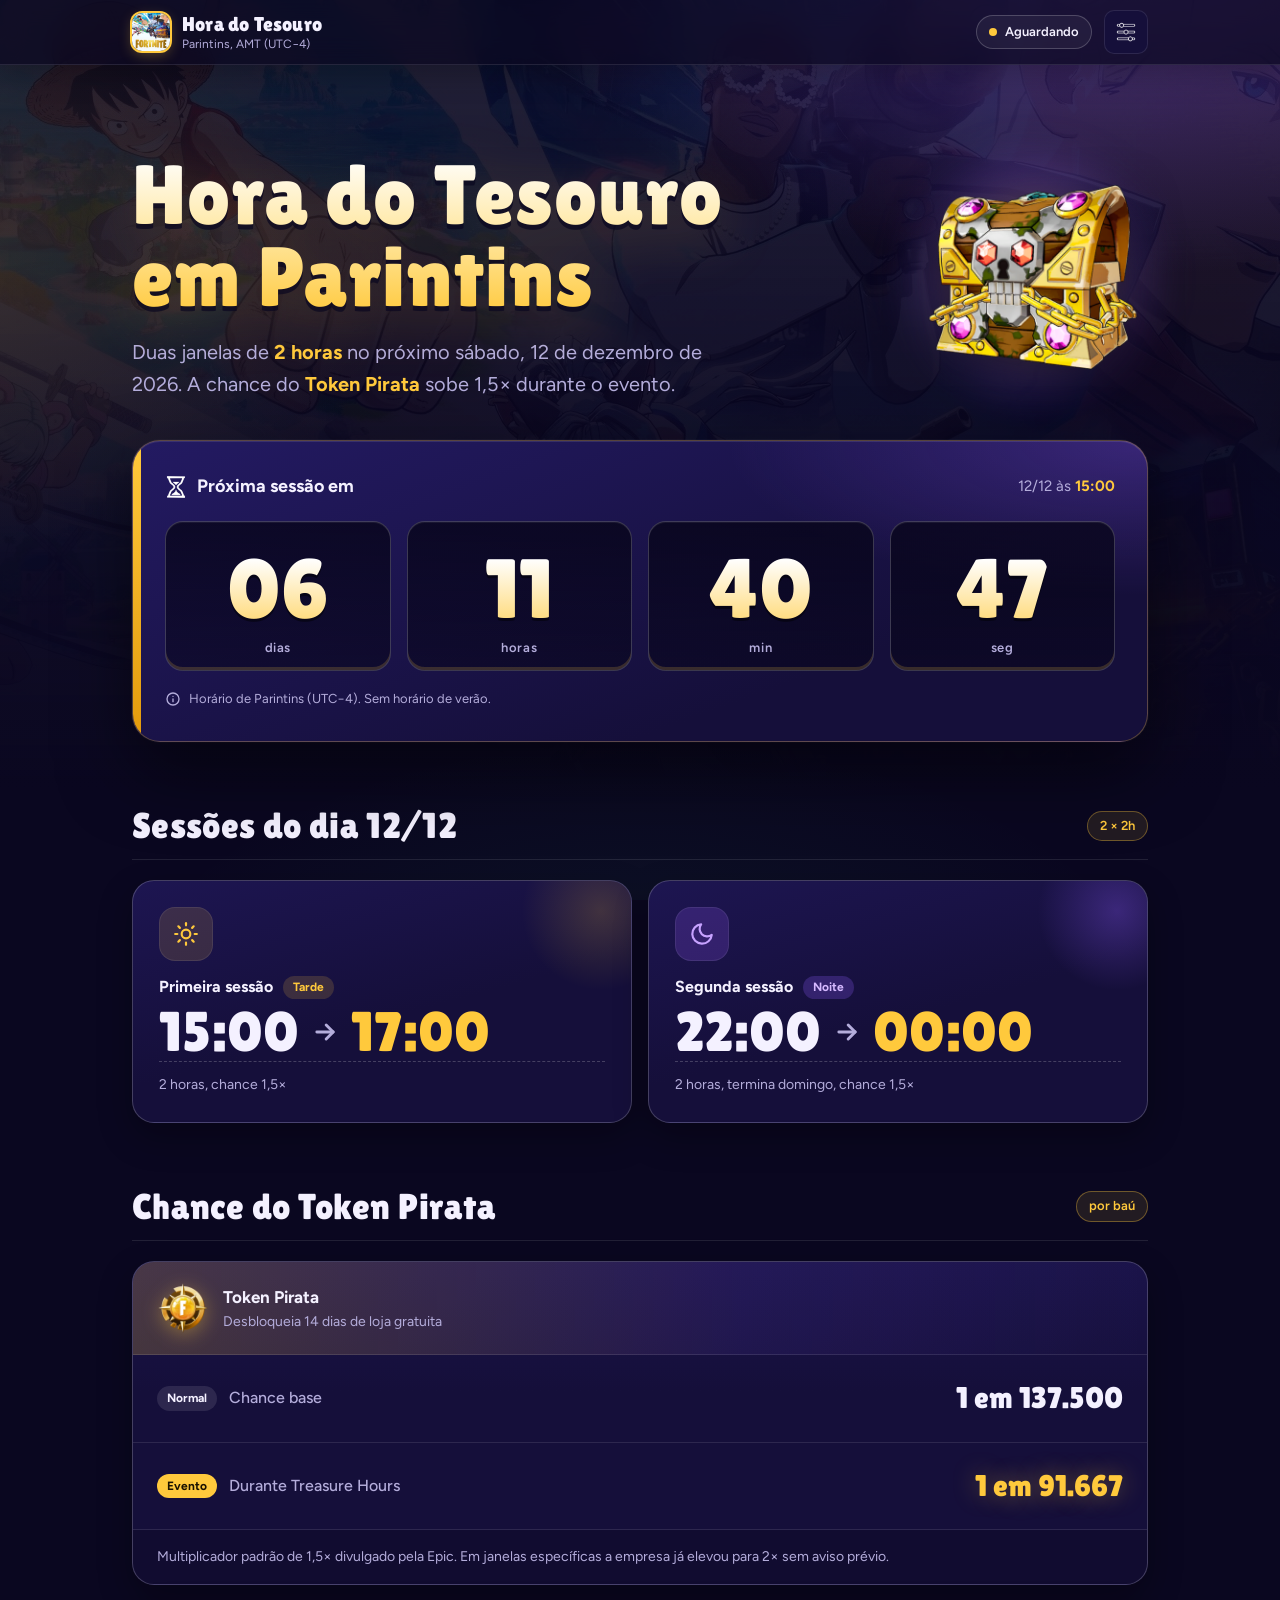
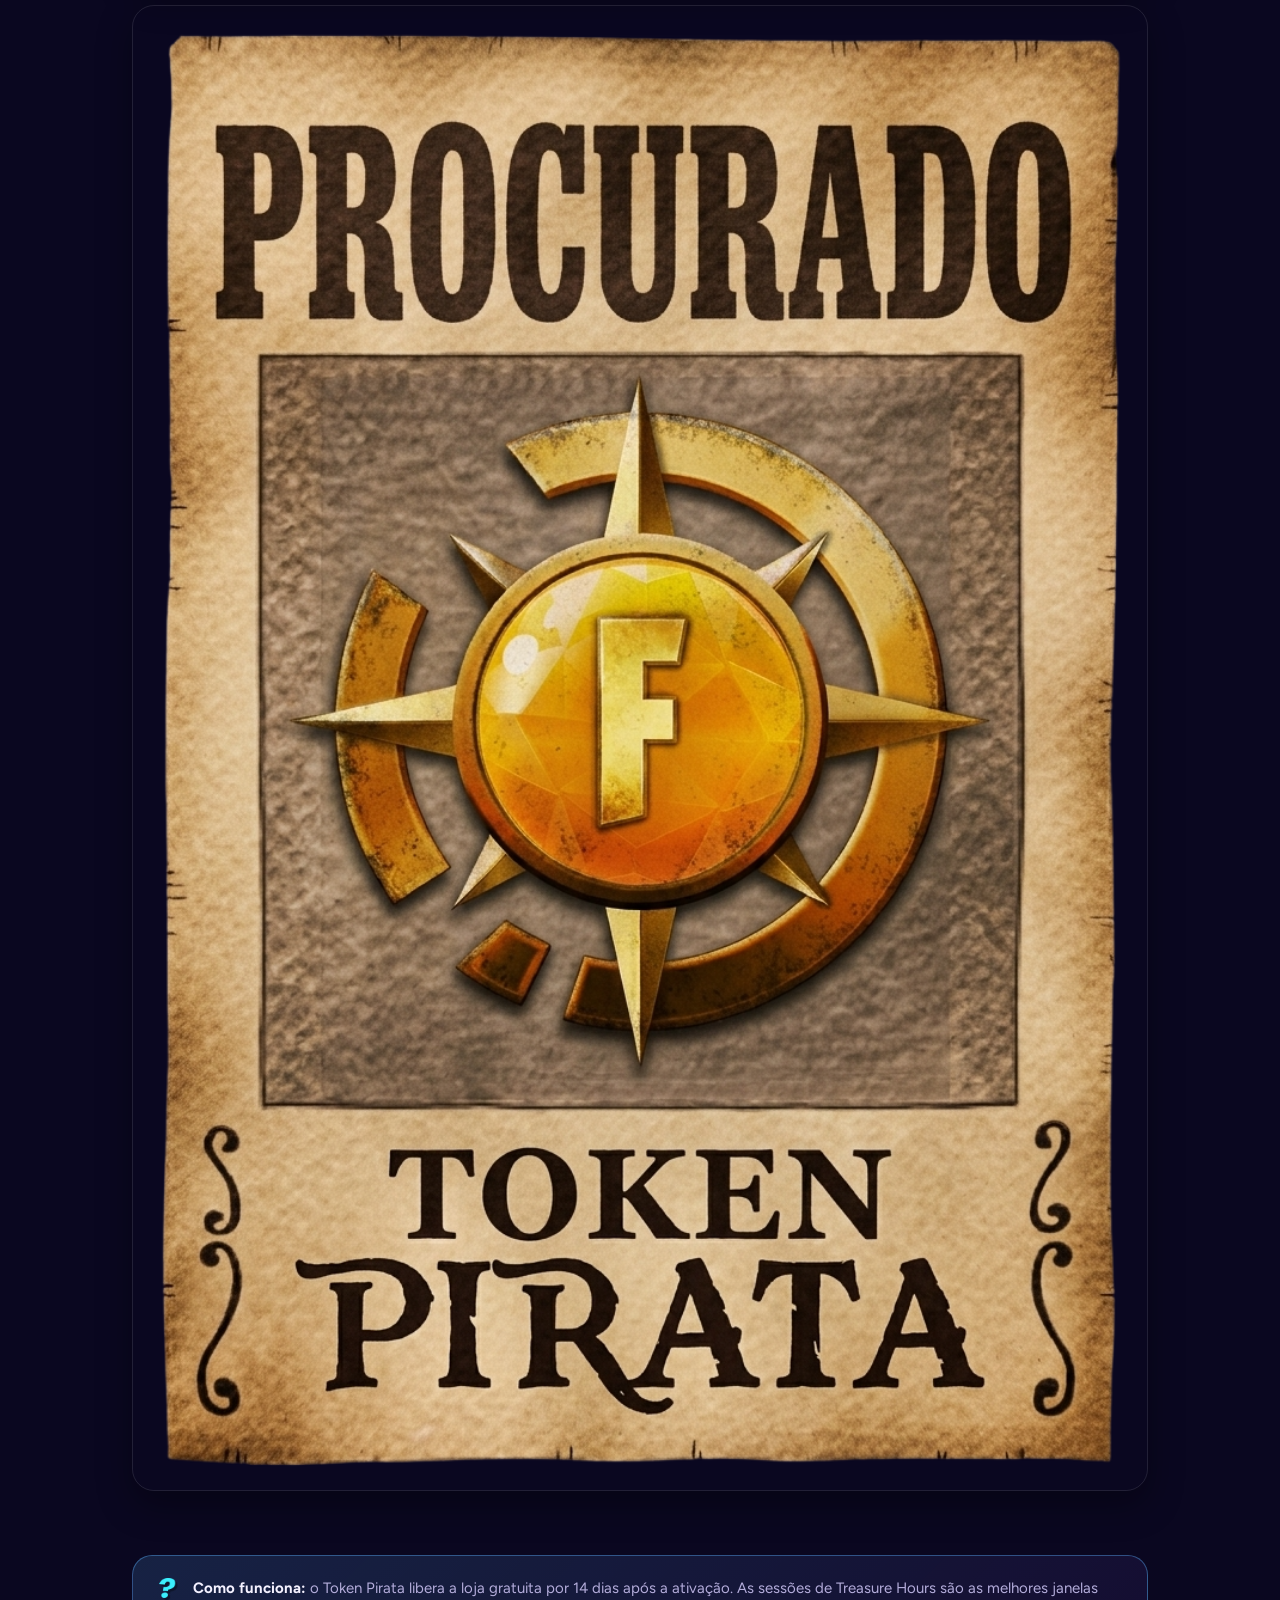
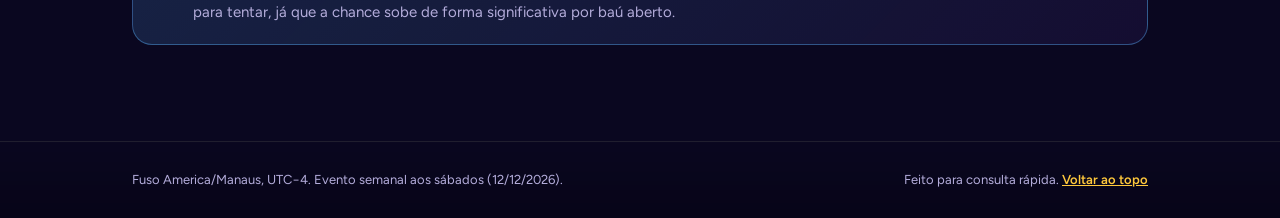
==== commit 08ca2b03: "Renomeia para Horários da Hora do Tesouro Fortnite" ====
--- a/index.html
+++ b/index.html
@@ -3,7 +3,7 @@
 <head>
 <meta charset="UTF-8">
 <meta name="viewport" content="width=device-width, initial-scale=1.0, viewport-fit=cover">
-<title>Baú do Fortnite — Treasure Hours em Parintins</title>
+<title>Horários da Hora do Tesouro — Fortnite em Parintins</title>
 <link rel="icon" type="image/x-icon" href="assets/icone.ico">
 <link rel="icon" type="image/jpeg" href="assets/icone.jpg">
 <link rel="apple-touch-icon" href="assets/icone.jpg">
@@ -12,7 +12,7 @@
 <meta name="description" content="Horários do Baú do Fortnite (Treasure Hours) no fuso de Parintins, com contagem regressiva e chances do Token Pirata.">
 <meta property="og:type" content="website">
 <meta property="og:locale" content="pt_BR">
-<meta property="og:title" content="Baú do Fortnite — Treasure Hours em Parintins">
+<meta property="og:title" content="Horários da Hora do Tesouro — Fortnite em Parintins">
 <meta property="og:description" content="Horários do Baú do Fortnite no fuso de Parintins, com contagem regressiva e chances do Token Pirata.">
 <link rel="preconnect" href="https://fonts.googleapis.com">
 <link rel="preconnect" href="https://fonts.gstatic.com" crossorigin>
@@ -29,7 +29,7 @@
         <div class="header-inner">
             <img src="assets/icone.jpg" alt="" class="header-logo" width="38" height="38" onerror="this.style.display='none'">
             <div>
-                <div class="header-title">Baú do Fortnite</div>
+                <div class="header-title">Hora do Tesouro</div>
                 <div class="header-sub">Parintins, AMT (UTC−4)</div>
             </div>
             <div class="header-status">
